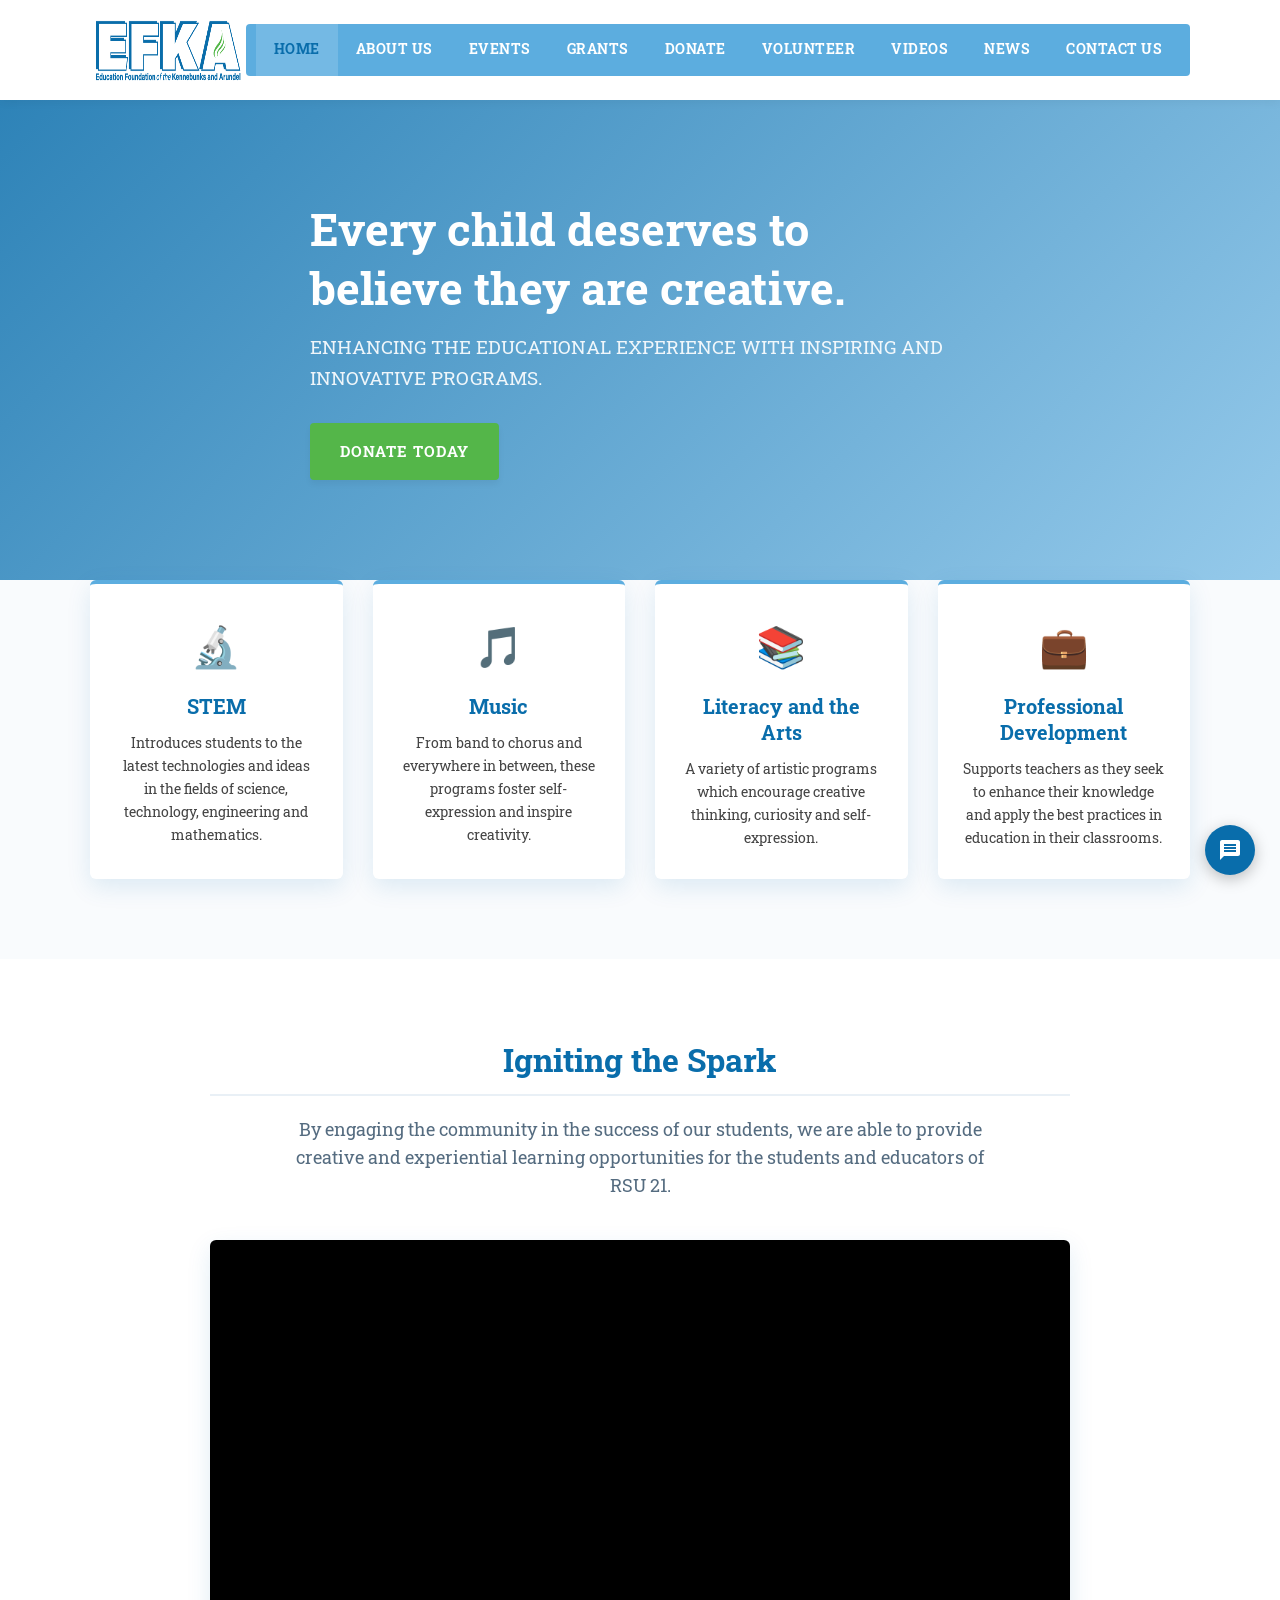
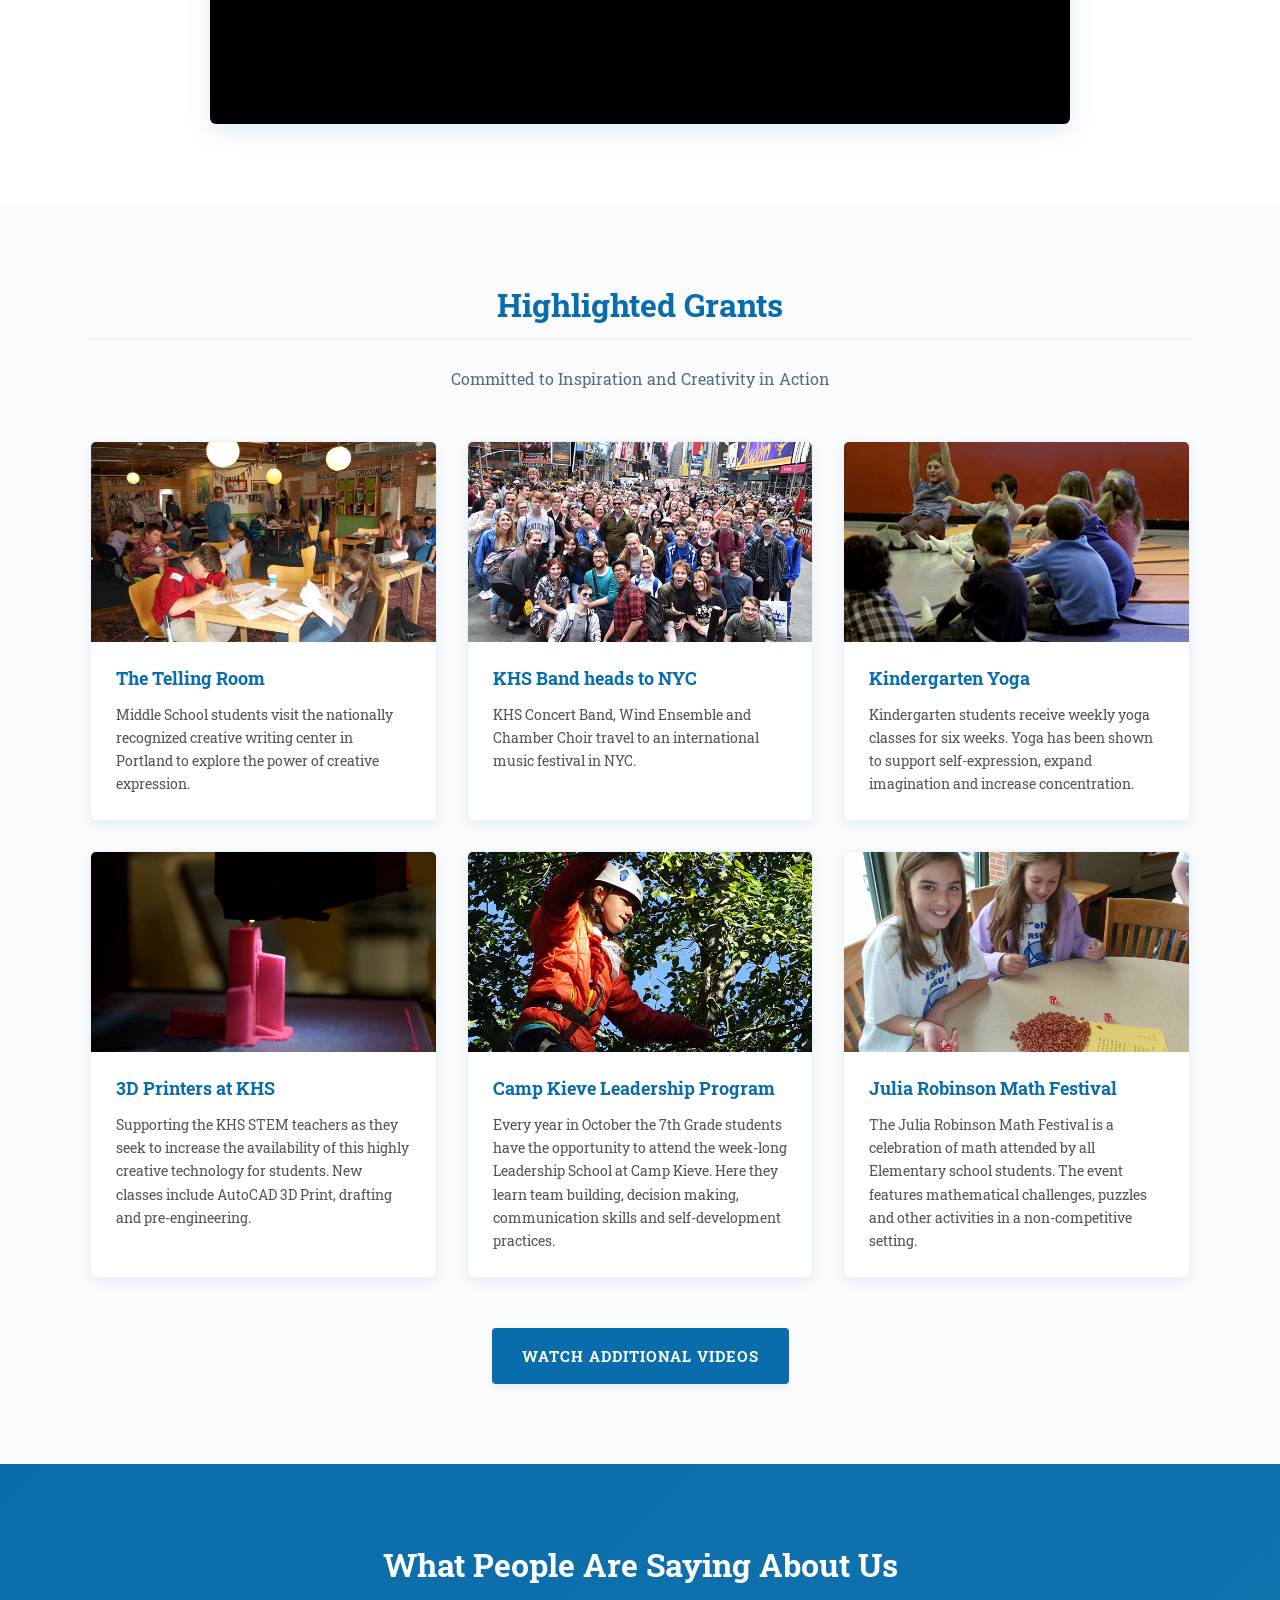
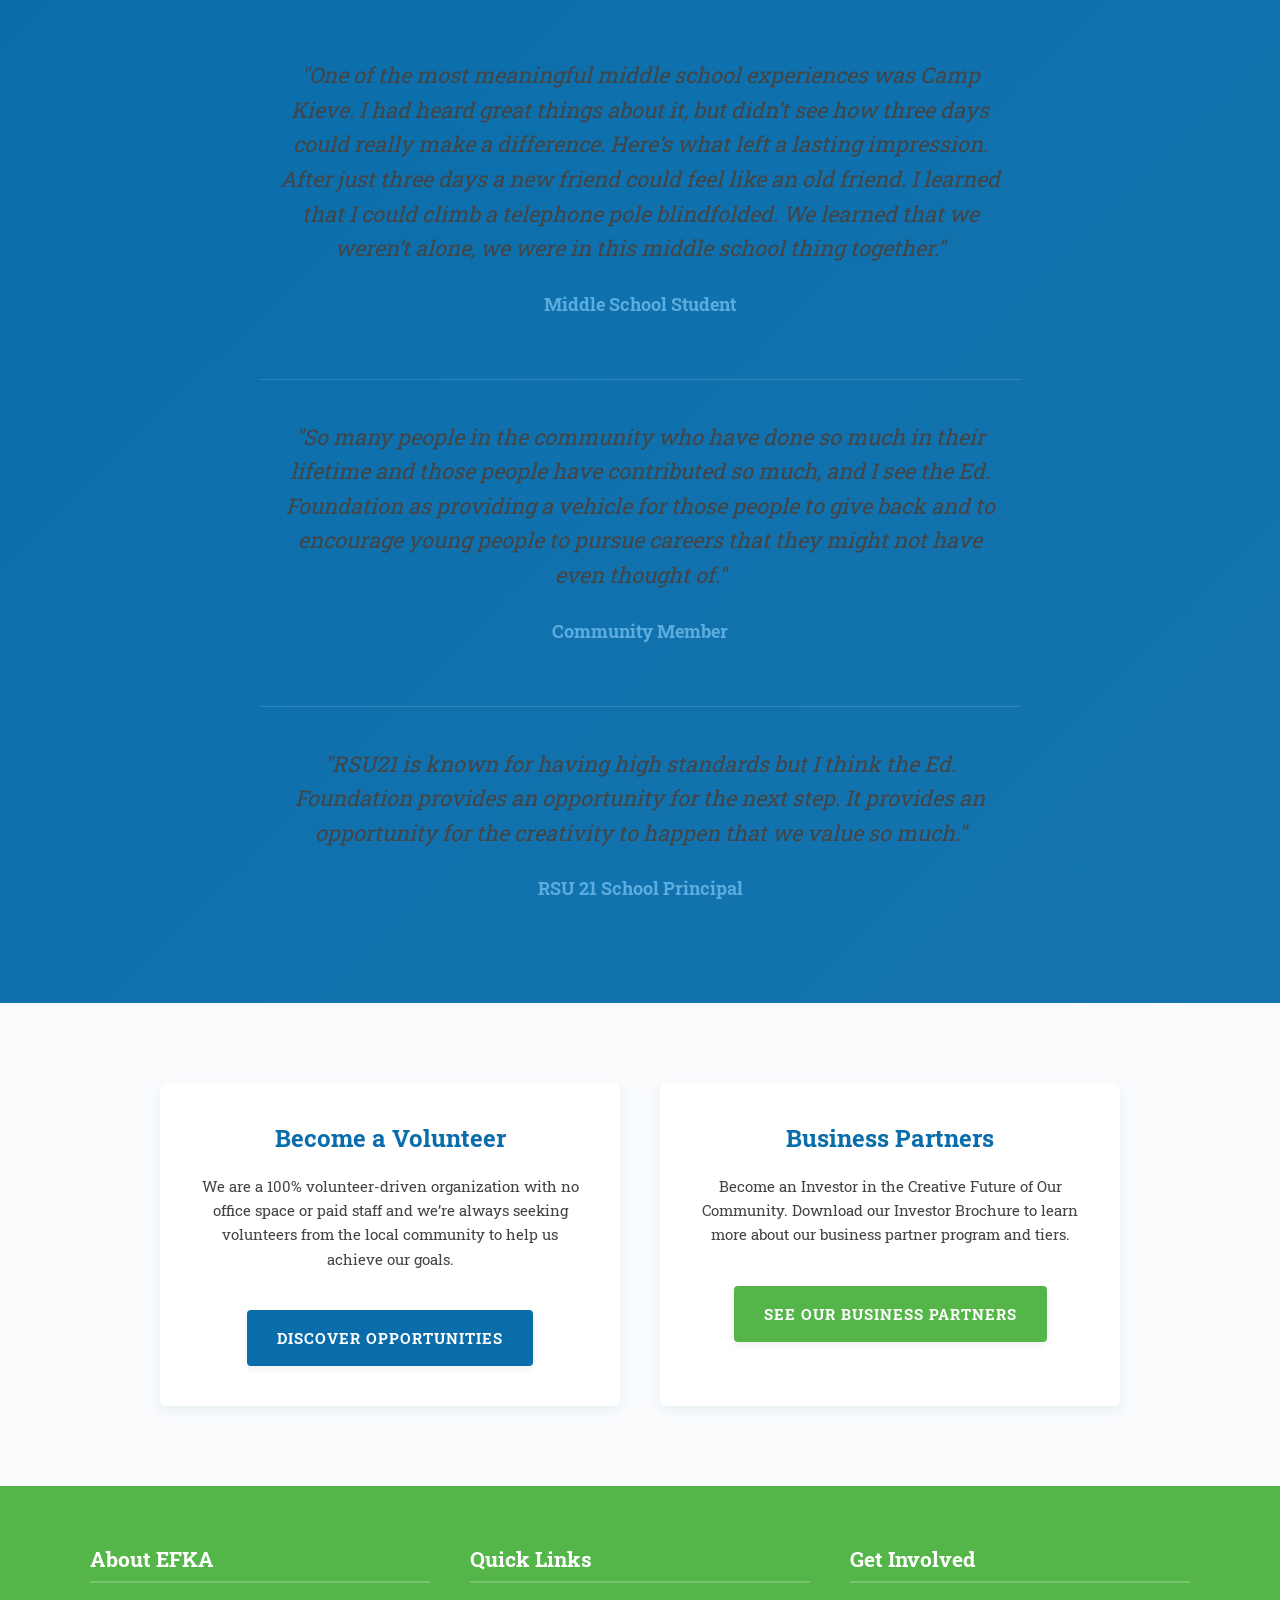
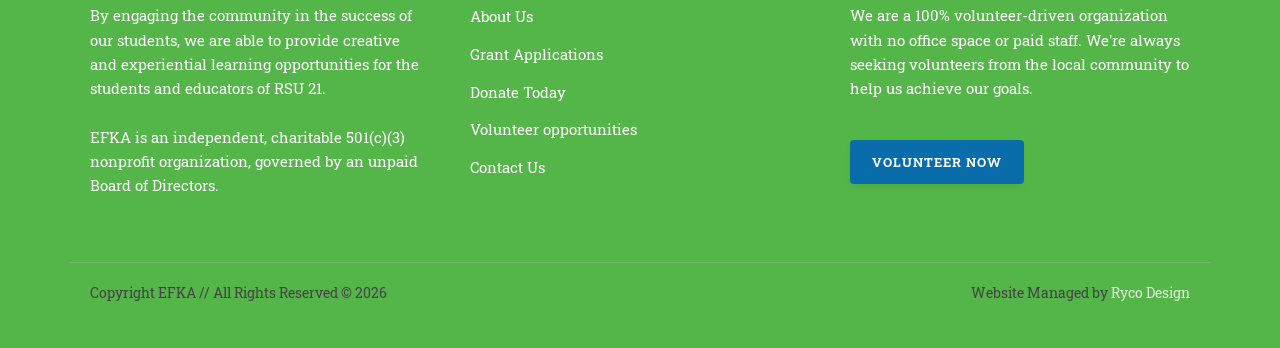
==== index.html @ 8a5f92c3 "feat: initialize website with new pages, styling, assets, and business partner program" ====
<!DOCTYPE html>
<html lang="en">
<head>
    <meta charset="UTF-8">
    <meta name="viewport" content="width=device-width, initial-scale=1.0">
    <title>Home - Education Foundation KA</title>
    <meta name="description" content="Enhancing the educational experience in public schools of Kennebunk, Kennebunkport, and Arundel with inspiring and innovative programs.">
    <link rel="stylesheet" href="css/style.css">
    <link rel="icon" type="image/png" href="assets/images/fav.png">
</head>
<body>

<header class="site-header">
    <div class="container header-container">
        <div class="logo">
            <a href="index.html">
                <img src="assets/images/efka_logo_web.png" alt="Education Foundation of the Kennebunks and Arundel">
            </a>
        </div>
        <button class="mobile-nav-toggle" aria-label="Toggle navigation">
            <span></span>
            <span></span>
            <span></span>
        </button>
        <nav class="nav-container">
            <ul class="main-menu">
                <li class="menu-item active"><a href="index.html">Home</a></li>
                <li class="menu-item "><a href="about-us.html">About Us</a></li>
                <li class="menu-item "><a href="events.html">Events</a></li>
                <li class="menu-item ">
                    <a href="grant-applications.html">Grants</a>
                    <div class="dropdown-menu">
                        <a href="grant-applications.html">Grant Applications</a>
                        <a href="proposal-form.html">Proposal Form</a>
                        <a href="micro-grant.html">Micro Grant</a>
                        <a href="reflection-form.html">Reflection Form</a>
                    </div>
                </li>
                <li class="menu-item ">
                    <a href="donate.html">Donate</a>
                    <div class="dropdown-menu">
                        <a href="donate.html">Donate Today</a>
                        <a href="business-partner-program.html">Business Partner Program</a>
                    </div>
                </li>
                <li class="menu-item "><a href="volunteer.html">Volunteer</a></li>
                <li class="menu-item "><a href="videos.html">Videos</a></li>
                <li class="menu-item "><a href="news.html">News</a></li>
                <li class="menu-item "><a href="contact-us.html">Contact Us</a></li>
            </ul>
        </nav>
    </div>
</header>

<section class="hero">
    <video class="hero-video-bg" autoplay loop muted playsinline>
        <source src="assets/videos/bcp-slide1.mp4" type="video/mp4">
    </video>
    <div class="hero-overlay"></div>
    <div class="container hero-content">
        <h1>Every child deserves to believe they are creative.</h1>
        <p>ENHANCING THE EDUCATIONAL EXPERIENCE WITH INSPIRING AND INNOVATIVE PROGRAMS.</p>
        <a href="donate.html" class="btn btn-accent">Donate Today</a>
    </div>
</section>

<section class="section-padding bg-light" style="padding-top: 40px;">
    <div class="container">
        <div class="pillars-grid">
            <div class="pillar-card">
                <div class="pillar-icon">🔬</div>
                <h3>STEM</h3>
                <p>Introduces students to the latest technologies and ideas in the fields of science, technology, engineering and mathematics.</p>
            </div>
            <div class="pillar-card">
                <div class="pillar-icon">🎵</div>
                <h3>Music</h3>
                <p>From band to chorus and everywhere in between, these programs foster self-expression and inspire creativity.</p>
            </div>
            <div class="pillar-card">
                <div class="pillar-icon">📚</div>
                <h3>Literacy and the Arts</h3>
                <p>A variety of artistic programs which encourage creative thinking, curiosity and self-expression.</p>
            </div>
            <div class="pillar-card">
                <div class="pillar-icon">💼</div>
                <h3>Professional Development</h3>
                <p>Supports teachers as they seek to enhance their knowledge and apply the best practices in education in their classrooms.</p>
            </div>
        </div>
    </div>
</section>

<section class="section-padding">
    <div class="container" style="max-width: 900px; text-align: center;">
        <h2 style="margin-bottom: 20px;">Igniting the Spark</h2>
        <p style="font-size: 1.1rem; max-width: 700px; margin: 0 auto 40px auto; color: var(--text-muted);">
            By engaging the community in the success of our students, we are able to provide creative and experiential learning opportunities for the students and educators of RSU 21.
        </p>
        <div class="video-container" style="box-shadow: var(--shadow-medium); border-radius: 6px;">
            <iframe src="https://player.vimeo.com/video/169864942" width="100%" height="100%" frameborder="0" allow="autoplay; fullscreen" allowfullscreen></iframe>
        </div>
    </div>
</section>

<section class="section-padding bg-light">
    <div class="container">
        <div class="text-center grants-section-header">
            <h2>Highlighted Grants</h2>
            <p class="text-muted">Committed to Inspiration and Creativity in Action</p>
        </div>
        <div class="grants-grid">
            <div class="grant-item">
                <div class="grant-img-wrapper">
                    <img src="assets/images/telling.jpg" alt="The Telling Room">
                </div>
                <div class="grant-item-content">
                    <h3>The Telling Room</h3>
                    <p>Middle School students visit the nationally recognized creative writing center in Portland to explore the power of creative expression.</p>
                </div>
            </div>
            <div class="grant-item">
                <div class="grant-img-wrapper">
                    <img src="assets/images/bandnyc.png" alt="KHS Band heads to NYC">
                </div>
                <div class="grant-item-content">
                    <h3>KHS Band heads to NYC</h3>
                    <p>KHS Concert Band, Wind Ensemble and Chamber Choir travel to an international music festival in NYC.</p>
                </div>
            </div>
            <div class="grant-item">
                <div class="grant-img-wrapper">
                    <img src="assets/images/kinderyoga.png" alt="Kindergarten Yoga">
                </div>
                <div class="grant-item-content">
                    <h3>Kindergarten Yoga</h3>
                    <p>Kindergarten students receive weekly yoga classes for six weeks. Yoga has been shown to support self-expression, expand imagination and increase concentration.</p>
                </div>
            </div>
            <div class="grant-item">
                <div class="grant-img-wrapper">
                    <img src="assets/images/3d.jpg" alt="3D Printers at Kennebunk High School">
                </div>
                <div class="grant-item-content">
                    <h3>3D Printers at KHS</h3>
                    <p>Supporting the KHS STEM teachers as they seek to increase the availability of this highly creative technology for students. New classes include AutoCAD 3D Print, drafting and pre-engineering.</p>
                </div>
            </div>
            <div class="grant-item">
                <div class="grant-img-wrapper">
                    <img src="assets/images/camp.jpg" alt="Camp Kieve Leadership Program">
                </div>
                <div class="grant-item-content">
                    <h3>Camp Kieve Leadership Program</h3>
                    <p>Every year in October the 7th Grade students have the opportunity to attend the week-long Leadership School at Camp Kieve. Here they learn team building, decision making, communication skills and self-development practices.</p>
                </div>
            </div>
            <div class="grant-item">
                <div class="grant-img-wrapper">
                    <img src="assets/images/math.jpg" alt="Julia Robinson Math Festival">
                </div>
                <div class="grant-item-content">
                    <h3>Julia Robinson Math Festival</h3>
                    <p>The Julia Robinson Math Festival is a celebration of math attended by all Elementary school students. The event features mathematical challenges, puzzles and other activities in a non-competitive setting.</p>
                </div>
            </div>
        </div>
        <div class="text-center" style="margin-top: 50px;">
            <a href="videos.html" class="btn btn-primary">Watch Additional Videos</a>
        </div>
    </div>
</section>

<section class="section-padding testimonials-section">
    <div class="container testimonial-container">
        <h2 class="text-center text-light" style="border: none; margin-bottom: 40px;">What People Are Saying About Us</h2>
        <div style="display: flex; flex-direction: column; gap: 40px;">
            <div class="testimonial-card">
                <p class="testimonial-quote">"One of the most meaningful middle school experiences was Camp Kieve. I had heard great things about it, but didn’t see how three days could really make a difference. Here’s what left a lasting impression. After just three days a new friend could feel like an old friend. I learned that I could climb a telephone pole blindfolded. We learned that we weren’t alone, we were in this middle school thing together."</p>
                <div class="testimonial-author">Middle School Student</div>
            </div>
            <div class="testimonial-card" style="border-top: 1px solid rgba(255,255,255,0.15); padding-top: 40px;">
                <p class="testimonial-quote">"So many people in the community who have done so much in their lifetime and those people have contributed so much, and I see the Ed. Foundation as providing a vehicle for those people to give back and to encourage young people to pursue careers that they might not have even thought of."</p>
                <div class="testimonial-author">Community Member</div>
            </div>
            <div class="testimonial-card" style="border-top: 1px solid rgba(255,255,255,0.15); padding-top: 40px;">
                <p class="testimonial-quote">"RSU21 is known for having high standards but I think the Ed. Foundation provides an opportunity for the next step. It provides an opportunity for the creativity to happen that we value so much."</p>
                <div class="testimonial-author">RSU 21 School Principal</div>
            </div>
        </div>
    </div>
</section>

<section class="section-padding bg-light" style="text-align: center;">
    <div class="container" style="display: grid; grid-template-columns: 1fr 1fr; gap: 40px; max-width: 1000px; margin: 0 auto;">
        <div style="background: white; padding: 40px; border-radius: 6px; box-shadow: var(--shadow-subtle);">
            <h3>Become a Volunteer</h3>
            <p style="font-size: 0.95rem; margin-top: 15px;">We are a 100% volunteer-driven organization with no office space or paid staff and we’re always seeking volunteers from the local community to help us achieve our goals.</p>
            <a href="volunteer.html" class="btn btn-primary" style="margin-top: 15px;">Discover Opportunities</a>
        </div>
        <div style="background: white; padding: 40px; border-radius: 6px; box-shadow: var(--shadow-subtle);">
            <h3>Business Partners</h3>
            <p style="font-size: 0.95rem; margin-top: 15px;">Become an Investor in the Creative Future of Our Community. Download our Investor Brochure to learn more about our business partner program and tiers.</p>
            <a href="business-partner-program.html" class="btn btn-accent" style="margin-top: 15px;">See Our Business Partners</a>
        </div>
    </div>
</section>

<footer class="site-footer">
    <div class="container footer-grid">
        <div class="footer-widget">
            <h3>About EFKA</h3>
            <p>By engaging the community in the success of our students, we are able to provide creative and experiential learning opportunities for the students and educators of RSU 21.</p>
            <p style="margin-top: 15px;">EFKA is an independent, charitable 501(c)(3) nonprofit organization, governed by an unpaid Board of Directors.</p>
        </div>
        <div class="footer-widget">
            <h3>Quick Links</h3>
            <ul class="footer-links">
                <li><a href="about-us.html">About Us</a></li>
                <li><a href="grant-applications.html">Grant Applications</a></li>
                <li><a href="donate.html">Donate Today</a></li>
                <li><a href="volunteer.html">Volunteer opportunities</a></li>
                <li><a href="contact-us.html">Contact Us</a></li>
            </ul>
        </div>
        <div class="footer-widget">
            <h3>Get Involved</h3>
            <p>We are a 100% volunteer-driven organization with no office space or paid staff. We're always seeking volunteers from the local community to help us achieve our goals.</p>
            <a href="volunteer.html" class="btn btn-primary" style="margin-top: 15px; font-size: 0.8rem; padding: 10px 20px;">Volunteer Now</a>
        </div>
    </div>
    <div class="container footer-bottom">
        <p>Copyright EFKA // All Rights Reserved &copy; 2026</p>
        <p>Website Managed by <a href="https://www.rycodesign.com" target="_blank" rel="noopener">Ryco Design</a></p>
    </div>
</footer>

<!-- Quick Contact Sliding Drawer Widget -->
<div class="quick-contact-container">
    <button class="quick-contact-trigger" aria-label="Toggle Quick Contact">
        <svg class="message-icon" viewBox="0 0 24 24"><path d="M20 2H4c-1.1 0-1.99.9-1.99 2L2 22l4-4h14c1.1 0 2-.9 2-2V4c0-1.1-.9-2-2-2zm-2 12H6v-2h12v2zm0-3H6V9h12v2zm0-3H6V6h12v2z"/></svg>
        <svg class="close-icon" viewBox="0 0 24 24"><path d="M19 6.41L17.59 5 12 10.59 6.41 5 5 6.41 10.59 12 5 17.59 6.41 19 12 13.41 17.59 19 19 17.59 13.41 12z"/></svg>
    </button>
    <div class="quick-contact-drawer">
        <h3>Quick Contact</h3>
        <p>Send us an email and we'll get back to you asap.</p>
        <form id="quick-contact-form" class="interactive-form">
            <div class="form-group">
                <input type="text" name="qc_name" placeholder="Name" required>
            </div>
            <div class="form-group">
                <input type="email" name="qc_email" placeholder="Email" required>
            </div>
            <div class="form-group">
                <textarea name="qc_message" placeholder="Message" required></textarea>
            </div>
            <div class="checkbox-group">
                <input type="checkbox" id="qc_gdpr" name="qc_gdpr" required>
                <label for="qc_gdpr">I consent to Education Foundation KA collecting my details through this form.</label>
            </div>
            <button type="submit" class="btn btn-accent" style="margin-top: 15px;">Send</button>
        </form>
    </div>
</div>

<script src="js/script.js"></script>
</body>
</html>
---- css/style.css ----
/* 
   EFKA - Education Foundation of the Kennebunks and Arundel
   Shared Brand Stylesheet
*/

@import url('https://fonts.googleapis.com/css2?family=Roboto+Slab:wght@300;400;500;700&display=swap');

:root {
    --primary: #096dab;
    --primary-rgb: 9, 109, 171;
    --primary-light: #5caddf;
    --primary-light-rgb: 92, 173, 223;
    --accent: #54b649;
    --accent-rgb: 84, 182, 73;
    
    --bg-white: #ffffff;
    --bg-light: #f9fbfd;
    --bg-dark: #111e29;
    
    --text-dark: #222222;
    --text-light: #ffffff;
    --text-muted: #556c80;
    
    --border-color: #d8e2eb;
    --border-color-light: #e9f0f6;
    
    --font-sans: 'Roboto Slab', Georgia, serif;
    --transition-smooth: all 0.3s cubic-bezier(0.25, 0.8, 0.25, 1);
    --shadow-subtle: 0 4px 12px rgba(9, 109, 171, 0.08);
    --shadow-medium: 0 8px 24px rgba(9, 109, 171, 0.12);
    --shadow-hover: 0 16px 32px rgba(9, 109, 171, 0.18);
    
    --header-height: 100px;
    --header-sticky-height: 80px;
}

/* ==========================================================================
   Base Reset
   ========================================================================== */
*, *::before, *::after {
    box-sizing: border-box;
    margin: 0;
    padding: 0;
}

body {
    font-family: var(--font-sans);
    font-size: 16px;
    line-height: 1.6;
    color: var(--text-dark);
    background-color: var(--bg-white);
    overflow-x: hidden;
}

a {
    color: var(--primary);
    text-decoration: none;
    transition: var(--transition-smooth);
}

a:hover {
    color: var(--primary-light);
}

ul, ol {
    list-style: none;
}

img {
    max-width: 100%;
    height: auto;
    display: block;
}

iframe {
    border: none;
}

h1, h2, h3, h4, h5, h6 {
    font-weight: 700;
    line-height: 1.3;
    color: var(--primary);
    margin-bottom: 0.8em;
}

h1 { font-size: 2.5rem; }
h2 { font-size: 2rem; border-bottom: 2px solid var(--border-color-light); padding-bottom: 0.4em; }
h3 { font-size: 1.5rem; }
h4 { font-size: 1.2rem; }

p {
    margin-bottom: 1.5rem;
    color: #444444;
}

/* ==========================================================================
   Common Utilities
   ========================================================================== */
.container {
    max-width: 1140px;
    margin: 0 auto;
    padding: 0 20px;
    position: relative;
}

.text-center { text-align: center; }
.text-light { color: var(--text-light) !important; }
.text-muted { color: var(--text-muted) !important; }

.section-padding {
    padding: 80px 0;
}

.bg-light {
    background-color: var(--bg-light);
}

.bg-primary {
    background-color: var(--primary);
    color: var(--text-light);
}

.bg-accent {
    background-color: var(--accent);
    color: var(--text-light);
}

/* Button System */
.btn {
    display: inline-block;
    padding: 14px 28px;
    font-size: 0.95rem;
    font-weight: 700;
    text-transform: uppercase;
    letter-spacing: 1px;
    border-radius: 4px;
    border: 2px solid transparent;
    cursor: pointer;
    transition: var(--transition-smooth);
    text-align: center;
    box-shadow: 0 4px 6px rgba(0, 0, 0, 0.05);
}

.btn-primary {
    background-color: var(--primary);
    color: var(--text-light);
}

.btn-primary:hover {
    background-color: var(--primary-light);
    color: var(--text-light);
    transform: translateY(-2px);
    box-shadow: 0 6px 12px rgba(9, 109, 171, 0.2);
}

.btn-accent {
    background-color: var(--accent);
    color: var(--text-light);
}

.btn-accent:hover {
    background-color: #459a3c;
    color: var(--text-light);
    transform: translateY(-2px);
    box-shadow: 0 6px 12px rgba(84, 182, 73, 0.2);
}

.btn-outline-white {
    background-color: transparent;
    color: var(--text-light);
    border-color: var(--text-light);
}

.btn-outline-white:hover {
    background-color: var(--text-light);
    color: var(--primary);
    transform: translateY(-2px);
}

/* ==========================================================================
   Header & Navigation
   ========================================================================== */
.site-header {
    background-color: var(--bg-white);
    box-shadow: 0 2px 10px rgba(0, 0, 0, 0.05);
    position: relative;
    z-index: 1000;
    transition: var(--transition-smooth);
}

.header-container {
    display: flex;
    justify-content: space-between;
    align-items: center;
    height: var(--header-height);
}

.logo a {
    display: block;
}

.logo img {
    height: 70px;
    width: auto;
    transition: var(--transition-smooth);
}

/* Main Navigation Menu */
.nav-container {
    background-color: var(--primary-light);
    border-radius: 4px;
    padding: 0 10px;
}

.main-menu {
    display: flex;
    align-items: center;
}

.menu-item {
    position: relative;
}

.menu-item > a {
    display: block;
    padding: 15px 18px;
    color: var(--text-light);
    font-size: 0.85rem;
    font-weight: 700;
    text-transform: uppercase;
    letter-spacing: 0.5px;
    white-space: nowrap;
}

.menu-item:hover > a,
.menu-item.active > a {
    color: var(--primary);
    background-color: rgba(255, 255, 255, 0.15);
}

/* Dropdowns */
.dropdown-menu {
    position: absolute;
    top: 100%;
    left: 0;
    background-color: var(--primary);
    min-width: 240px;
    box-shadow: var(--shadow-medium);
    opacity: 0;
    visibility: hidden;
    transform: translateY(10px);
    transition: var(--transition-smooth);
    border-top: 3px solid var(--accent);
    z-index: 1001;
}

.menu-item:hover .dropdown-menu {
    opacity: 1;
    visibility: visible;
    transform: translateY(0);
}

.dropdown-menu a {
    display: block;
    padding: 12px 20px;
    color: var(--text-light);
    font-size: 0.8rem;
    font-weight: 500;
    text-transform: uppercase;
    letter-spacing: 0.5px;
    border-bottom: 1px solid rgba(255, 255, 255, 0.05);
}

.dropdown-menu a:last-child {
    border-bottom: none;
}

.dropdown-menu a:hover {
    background-color: var(--primary-light);
    padding-left: 25px;
}

/* Mobile Nav Trigger */
.mobile-nav-toggle {
    display: none;
    background: none;
    border: none;
    cursor: pointer;
    padding: 10px;
}

.mobile-nav-toggle span {
    display: block;
    width: 25px;
    height: 3px;
    background-color: var(--primary);
    margin: 5px 0;
    transition: var(--transition-smooth);
}

.mobile-nav-toggle.active span:nth-child(1) {
    transform: translateY(8px) rotate(45deg);
}

.mobile-nav-toggle.active span:nth-child(2) {
    opacity: 0;
}

.mobile-nav-toggle.active span:nth-child(3) {
    transform: translateY(-8px) rotate(-45deg);
}

/* ==========================================================================
   Hero Section
   ========================================================================== */
.hero {
    position: relative;
    height: 480px;
    display: flex;
    align-items: center;
    color: var(--text-light);
    overflow: hidden;
}

.hero-video-bg {
    position: absolute;
    top: 50%;
    left: 50%;
    min-width: 100%;
    min-height: 100%;
    width: auto;
    height: auto;
    z-index: 1;
    transform: translate(-50%, -50%);
    object-fit: cover;
}

.hero-overlay {
    position: absolute;
    top: 0;
    left: 0;
    width: 100%;
    height: 100%;
    background: linear-gradient(135deg, rgba(9, 109, 171, 0.85) 0%, rgba(92, 173, 223, 0.65) 100%);
    z-index: 2;
}

.hero-content {
    position: relative;
    z-index: 3;
    max-width: 700px;
}

.hero-content h1 {
    color: var(--text-light);
    font-size: 2.8rem;
    margin-bottom: 15px;
}

.hero-content p {
    color: rgba(255, 255, 255, 0.9);
    font-size: 1.2rem;
    margin-bottom: 30px;
}

/* Page Intro/Hero Banner (for subpages) */
.page-intro {
    background: linear-gradient(135deg, var(--primary) 0%, var(--primary-light) 100%);
    color: var(--text-light);
    padding: 50px 0;
    position: relative;
}

.page-intro h1 {
    color: var(--text-light);
    margin-bottom: 10px;
    font-size: 2.2rem;
}

.page-intro p {
    color: rgba(255, 255, 255, 0.9);
    font-size: 1.1rem;
    margin-bottom: 0;
}

/* ==========================================================================
   Home Pillars of Support
   ========================================================================== */
.pillars-grid {
    display: grid;
    grid-template-columns: repeat(4, 1fr);
    gap: 30px;
    margin-top: -40px;
    position: relative;
    z-index: 10;
}

.pillar-card {
    background-color: var(--bg-white);
    padding: 30px 25px;
    border-radius: 6px;
    box-shadow: var(--shadow-medium);
    text-align: center;
    transition: var(--transition-smooth);
    border-top: 4px solid var(--primary-light);
}

.pillar-card:hover {
    transform: translateY(-5px);
    box-shadow: var(--shadow-hover);
    border-top-color: var(--accent);
}

.pillar-icon {
    font-size: 2.5rem;
    color: var(--primary);
    margin-bottom: 15px;
}

.pillar-card h3 {
    font-size: 1.25rem;
    margin-bottom: 12px;
}

.pillar-card p {
    font-size: 0.9rem;
    margin-bottom: 0;
}

/* ==========================================================================
   Grants in Action / Image Grids
   ========================================================================== */
.grants-section-header {
    margin-bottom: 50px;
}

.grants-grid {
    display: grid;
    grid-template-columns: repeat(3, 1fr);
    gap: 30px;
}

.grant-item {
    background-color: var(--bg-white);
    border-radius: 6px;
    overflow: hidden;
    box-shadow: var(--shadow-subtle);
    transition: var(--transition-smooth);
    border: 1px solid var(--border-color-light);
}

.grant-item:hover {
    transform: translateY(-4px);
    box-shadow: var(--shadow-medium);
}

.grant-img-wrapper {
    position: relative;
    overflow: hidden;
    height: 200px;
}

.grant-img-wrapper img {
    width: 100%;
    height: 100%;
    object-fit: cover;
    transition: var(--transition-smooth);
}

.grant-item:hover .grant-img-wrapper img {
    transform: scale(1.05);
}

.grant-item-content {
    padding: 25px;
}

.grant-item h3 {
    font-size: 1.15rem;
    margin-bottom: 12px;
    color: var(--primary);
}

.grant-item p {
    font-size: 0.9rem;
    color: #555;
    margin-bottom: 0;
}

/* ==========================================================================
   Testimonial Block
   ========================================================================== */
.testimonials-section {
    background: linear-gradient(135deg, var(--primary) 0%, rgba(9, 109, 171, 0.95) 100%);
    color: var(--text-light);
}

.testimonial-container {
    max-width: 800px;
    margin: 0 auto;
}

.testimonial-card {
    text-align: center;
    padding: 20px;
}

.testimonial-quote {
    font-size: 1.35rem;
    font-style: italic;
    line-height: 1.6;
    margin-bottom: 25px;
}

.testimonial-author {
    font-weight: 700;
    color: var(--primary-light);
    font-size: 1.1rem;
}

/* ==========================================================================
   Grids & Content Layouts (FAQ, Board, Forms)
   ========================================================================== */
.about-sections-grid {
    display: grid;
    grid-template-columns: 2fr 1fr;
    gap: 50px;
}

.faq-accordion {
    margin-top: 30px;
}

.faq-item {
    border-bottom: 1px solid var(--border-color);
    margin-bottom: 15px;
}

.faq-question {
    display: flex;
    justify-content: space-between;
    align-items: center;
    padding: 15px 0;
    cursor: pointer;
    font-weight: 700;
    color: var(--primary);
    font-size: 1.1rem;
    user-select: none;
}

.faq-answer {
    padding-bottom: 15px;
    display: none;
}

/* Board of Directors Grid */
.board-grid {
    display: grid;
    grid-template-columns: repeat(5, 1fr);
    gap: 20px;
    margin-top: 40px;
}

.board-member {
    text-align: center;
    background-color: var(--bg-light);
    padding: 20px 10px;
    border-radius: 4px;
    border: 1px solid var(--border-color-light);
}

.board-member img {
    width: 90px;
    height: 90px;
    border-radius: 50%;
    margin: 0 auto 15px auto;
    object-fit: cover;
    background-color: var(--border-color);
}

.board-member h4 {
    font-size: 0.95rem;
    margin-bottom: 5px;
    color: var(--text-dark);
}

.board-member p {
    font-size: 0.8rem;
    color: var(--text-muted);
    margin-bottom: 0;
}

/* Sponsor Grid */
.sponsor-section-title {
    margin: 40px 0 20px 0;
    text-transform: uppercase;
    font-size: 1.1rem;
    letter-spacing: 1px;
    color: var(--primary);
    border-left: 4px solid var(--accent);
    padding-left: 10px;
}

.sponsor-grid {
    display: flex;
    flex-wrap: wrap;
    gap: 30px;
    align-items: center;
    justify-content: center;
    margin-bottom: 50px;
}

.sponsor-logo {
    max-height: 80px;
    max-width: 180px;
    filter: grayscale(100%);
    opacity: 0.7;
    transition: var(--transition-smooth);
}

.sponsor-logo:hover {
    filter: grayscale(0%);
    opacity: 1;
    transform: scale(1.05);
}

.business-tiers-grid {
    display: grid;
    grid-template-columns: repeat(5, 1fr);
    gap: 20px;
}

.tier-card {
    background-color: var(--bg-light);
    border-radius: 6px;
    padding: 25px 15px;
    text-align: center;
    box-shadow: var(--shadow-subtle);
    border: 1px solid var(--border-color);
    transition: var(--transition-smooth);
}

.tier-card:hover {
    transform: translateY(-3px);
    box-shadow: var(--shadow-medium);
}

.tier-card h3 {
    margin-bottom: 10px;
}

.tier-amount {
    font-size: 1.5rem;
    font-weight: 700;
    color: var(--accent);
}

/* Committees Layout */
.committees-grid {
    display: grid;
    grid-template-columns: repeat(3, 1fr);
    gap: 30px;
}

.committee-card {
    background-color: var(--bg-white);
    border: 1px solid var(--border-color);
    border-radius: 6px;
    padding: 25px;
    box-shadow: var(--shadow-subtle);
}

.committee-card h3 {
    font-size: 1.25rem;
}

/* Videos Page Grid */
.videos-grid {
    display: grid;
    grid-template-columns: repeat(2, 1fr);
    gap: 35px;
}

.video-card {
    background-color: var(--bg-white);
    border-radius: 6px;
    overflow: hidden;
    box-shadow: var(--shadow-subtle);
    border: 1px solid var(--border-color-light);
}

.video-container {
    position: relative;
    padding-bottom: 56.25%; /* 16:9 */
    height: 0;
    overflow: hidden;
    background-color: #000;
}

.video-container iframe {
    position: absolute;
    top: 0;
    left: 0;
    width: 100%;
    height: 100%;
}

.video-info {
    padding: 20px;
}

.video-info h3 {
    font-size: 1.15rem;
    margin-bottom: 0;
}

/* ==========================================================================
   Form Styling (Micro-Grant, Reflection, Proposal, Contact)
   ========================================================================== */
.form-container {
    max-width: 900px;
    margin: 0 auto;
    background-color: var(--bg-white);
    padding: 40px;
    border-radius: 8px;
    box-shadow: var(--shadow-medium);
    border: 1px solid var(--border-color-light);
}

.form-info-box {
    background-color: rgba(9, 109, 171, 0.05);
    border-left: 4px solid var(--primary);
    padding: 20px;
    margin-bottom: 30px;
    border-radius: 0 4px 4px 0;
}

.form-info-box p:last-child {
    margin-bottom: 0;
}

.form-section-title {
    font-size: 1.3rem;
    color: var(--primary);
    border-bottom: 2px solid var(--primary-light);
    padding-bottom: 8px;
    margin: 35px 0 20px 0;
}

.form-section-title:first-of-type {
    margin-top: 0;
}

.form-grid {
    display: grid;
    grid-template-columns: repeat(2, 1fr);
    gap: 20px;
}

.form-group {
    margin-bottom: 20px;
}

.form-group.full-width {
    grid-column: span 2;
}

label {
    display: block;
    margin-bottom: 6px;
    font-weight: 500;
    color: var(--text-dark);
    font-size: 0.95rem;
}

.required-star {
    color: #d9534f;
    margin-left: 2px;
}

input[type="text"],
input[type="email"],
input[type="tel"],
input[type="date"],
select,
textarea {
    width: 100%;
    padding: 12px 16px;
    font-family: inherit;
    font-size: 0.95rem;
    color: var(--text-dark);
    background-color: #fdfdfd;
    border: 1px solid #c0d1df;
    border-radius: 4px;
    outline: none;
    transition: var(--transition-smooth);
}

input:focus,
select:focus,
textarea:focus {
    border-color: var(--primary);
    background-color: #ffffff;
    box-shadow: 0 0 0 3px rgba(9, 109, 171, 0.15);
}

textarea {
    resize: vertical;
    min-height: 120px;
}

/* Checkbox specific styles */
.checkbox-group {
    display: flex;
    align-items: flex-start;
    gap: 10px;
    margin-top: 10px;
}

.checkbox-group input[type="checkbox"] {
    margin-top: 5px;
    width: 18px;
    height: 18px;
    cursor: pointer;
}

.checkbox-group label {
    font-size: 0.9rem;
    color: #555;
    cursor: pointer;
    line-height: 1.4;
}

.form-actions {
    display: flex;
    justify-content: flex-end;
    gap: 15px;
    margin-top: 30px;
    border-top: 1px solid var(--border-color-light);
    padding-top: 20px;
}

/* Form success confirmation block */
.form-success-message {
    text-align: center;
    padding: 40px 20px;
}

.success-icon {
    font-size: 4rem;
    color: var(--accent);
    margin-bottom: 20px;
}

/* ==========================================================================
   Footer
   ========================================================================== */
.site-footer {
    background-color: var(--accent);
    color: var(--text-light);
    padding: 60px 0 20px 0;
}

.footer-grid {
    display: grid;
    grid-template-columns: repeat(3, 1fr);
    gap: 40px;
    margin-bottom: 40px;
}

.footer-widget h3 {
    color: var(--text-light);
    font-size: 1.3rem;
    margin-bottom: 20px;
    border-bottom: 2px solid rgba(255, 255, 255, 0.2);
    padding-bottom: 8px;
}

.footer-widget p {
    color: var(--text-light);
    font-size: 0.95rem;
}

.footer-links li {
    margin-bottom: 12px;
}

.footer-links a {
    color: var(--text-light);
    font-size: 0.95rem;
}

.footer-links a:hover {
    color: var(--primary);
    padding-left: 5px;
}

.footer-bottom {
    border-top: 1px solid rgba(255, 255, 255, 0.15);
    padding-top: 20px;
    display: flex;
    justify-content: space-between;
    align-items: center;
    font-size: 0.85rem;
}

.footer-bottom a {
    color: rgba(255, 255, 255, 0.8);
}

.footer-bottom a:hover {
    color: var(--text-light);
}

/* ==========================================================================
   Quick Contact sliding drawer
   ========================================================================== */
.quick-contact-container {
    position: fixed;
    right: 25px;
    bottom: 25px;
    z-index: 9999;
}

.quick-contact-trigger {
    width: 50px;
    height: 50px;
    border-radius: 50%;
    background-color: var(--primary);
    color: var(--text-light);
    border: none;
    box-shadow: 0 4px 15px rgba(0, 0, 0, 0.25);
    cursor: pointer;
    display: flex;
    align-items: center;
    justify-content: center;
    transition: var(--transition-smooth);
}

.quick-contact-trigger:hover {
    background-color: var(--primary-light);
    transform: scale(1.05);
}

.quick-contact-trigger svg {
    width: 24px;
    height: 24px;
    fill: currentColor;
}

.quick-contact-trigger .close-icon {
    display: none;
}

.quick-contact-trigger.active .message-icon {
    display: none;
}

.quick-contact-trigger.active .close-icon {
    display: block;
}

.quick-contact-drawer {
    position: absolute;
    bottom: 65px;
    right: 0;
    width: 320px;
    background-color: #e8e8e8;
    box-shadow: var(--shadow-hover);
    border-radius: 6px;
    padding: 25px;
    opacity: 0;
    visibility: hidden;
    transform: translateY(15px) scale(0.95);
    transform-origin: bottom right;
    transition: var(--transition-smooth);
    border: 1px solid var(--border-color);
}

.quick-contact-drawer.open {
    opacity: 1;
    visibility: visible;
    transform: translateY(0) scale(1);
}

.quick-contact-drawer h3 {
    font-size: 1.15rem;
    margin-bottom: 5px;
    color: var(--primary);
    text-transform: uppercase;
    letter-spacing: 0.5px;
}

.quick-contact-drawer p {
    font-size: 0.85rem;
    color: #666;
    margin-bottom: 15px;
}

.quick-contact-drawer .form-group {
    margin-bottom: 12px;
}

.quick-contact-drawer input[type="text"],
.quick-contact-drawer input[type="email"],
.quick-contact-drawer textarea {
    padding: 10px;
    font-size: 0.85rem;
    border: 1px solid #ccc;
    background-color: #f7f7f7;
}

.quick-contact-drawer textarea {
    min-height: 80px;
}

.quick-contact-drawer .checkbox-group label {
    font-size: 0.75rem;
}

.quick-contact-drawer .checkbox-group input[type="checkbox"] {
    width: 14px;
    height: 14px;
}

.quick-contact-drawer .btn {
    width: 100%;
    padding: 10px;
    font-size: 0.85rem;
}

/* ==========================================================================
   Responsive Breakpoints
   ========================================================================== */
@media (max-width: 1024px) {
    .pillars-grid {
        grid-template-columns: repeat(2, 1fr);
        margin-top: 20px;
    }
    
    .grants-grid {
        grid-template-columns: repeat(2, 1fr);
    }
    
    .about-sections-grid {
        grid-template-columns: 1fr;
        gap: 40px;
    }
    
    .board-grid {
        grid-template-columns: repeat(4, 1fr);
    }
    
    .business-tiers-grid {
        grid-template-columns: repeat(3, 1fr);
    }
    
    .committees-grid {
        grid-template-columns: repeat(2, 1fr);
    }
}

@media (max-width: 768px) {
    :root {
        --header-height: 70px;
    }
    
    h1 { font-size: 2rem; }
    h2 { font-size: 1.6rem; }
    
    .header-container {
        height: var(--header-height);
    }
    
    .logo img {
        height: 45px;
    }
    
    /* Navigation on mobile */
    .mobile-nav-toggle {
        display: block;
    }
    
    .nav-container {
        position: absolute;
        top: 100%;
        left: 0;
        width: 100%;
        background-color: var(--primary-light);
        border-radius: 0;
        box-shadow: 0 4px 10px rgba(0,0,0,0.1);
        max-height: 0;
        overflow: hidden;
        transition: max-height 0.4s ease-out;
        z-index: 999;
    }
    
    .nav-container.open {
        max-height: 500px;
    }
    
    .main-menu {
        flex-direction: column;
        align-items: stretch;
        padding: 10px 0;
    }
    
    .menu-item > a {
        padding: 12px 20px;
        border-bottom: 1px solid rgba(255, 255, 255, 0.08);
    }
    
    .menu-item:hover > a {
        background-color: rgba(255, 255, 255, 0.1);
    }
    
    /* Dropdowns in Mobile nav */
    .dropdown-menu {
        position: static;
        opacity: 1;
        visibility: visible;
        display: none; /* Controlled by JS trigger */
        box-shadow: none;
        transform: none;
        border-top: none;
        background-color: rgba(9, 109, 171, 0.3);
        padding-left: 15px;
    }
    
    .menu-item.active-submenu .dropdown-menu {
        display: block;
    }
    
    /* Hero */
    .hero {
        height: 380px;
    }
    
    .hero-content h1 {
        font-size: 2rem;
    }
    
    .hero-content p {
        font-size: 1rem;
    }
    
    /* Footer */
    .footer-grid {
        grid-template-columns: 1fr;
        gap: 30px;
    }
    
    .footer-bottom {
        flex-direction: column;
        text-align: center;
        gap: 10px;
    }
    
    .board-grid {
        grid-template-columns: repeat(3, 1fr);
    }
    
    .business-tiers-grid {
        grid-template-columns: repeat(2, 1fr);
    }
    
    .videos-grid {
        grid-template-columns: 1fr;
    }
    
    .form-grid {
        grid-template-columns: 1fr;
    }
    
    .form-group.full-width {
        grid-column: span 1;
    }
}

@media (max-width: 580px) {
    .pillars-grid {
        grid-template-columns: 1fr;
    }
    
    .grants-grid {
        grid-template-columns: 1fr;
    }
    
    .board-grid {
        grid-template-columns: repeat(2, 1fr);
    }
    
    .business-tiers-grid {
        grid-template-columns: 1fr;
    }
    
    .committees-grid {
        grid-template-columns: 1fr;
    }
    
    .form-container {
        padding: 20px;
    }
}
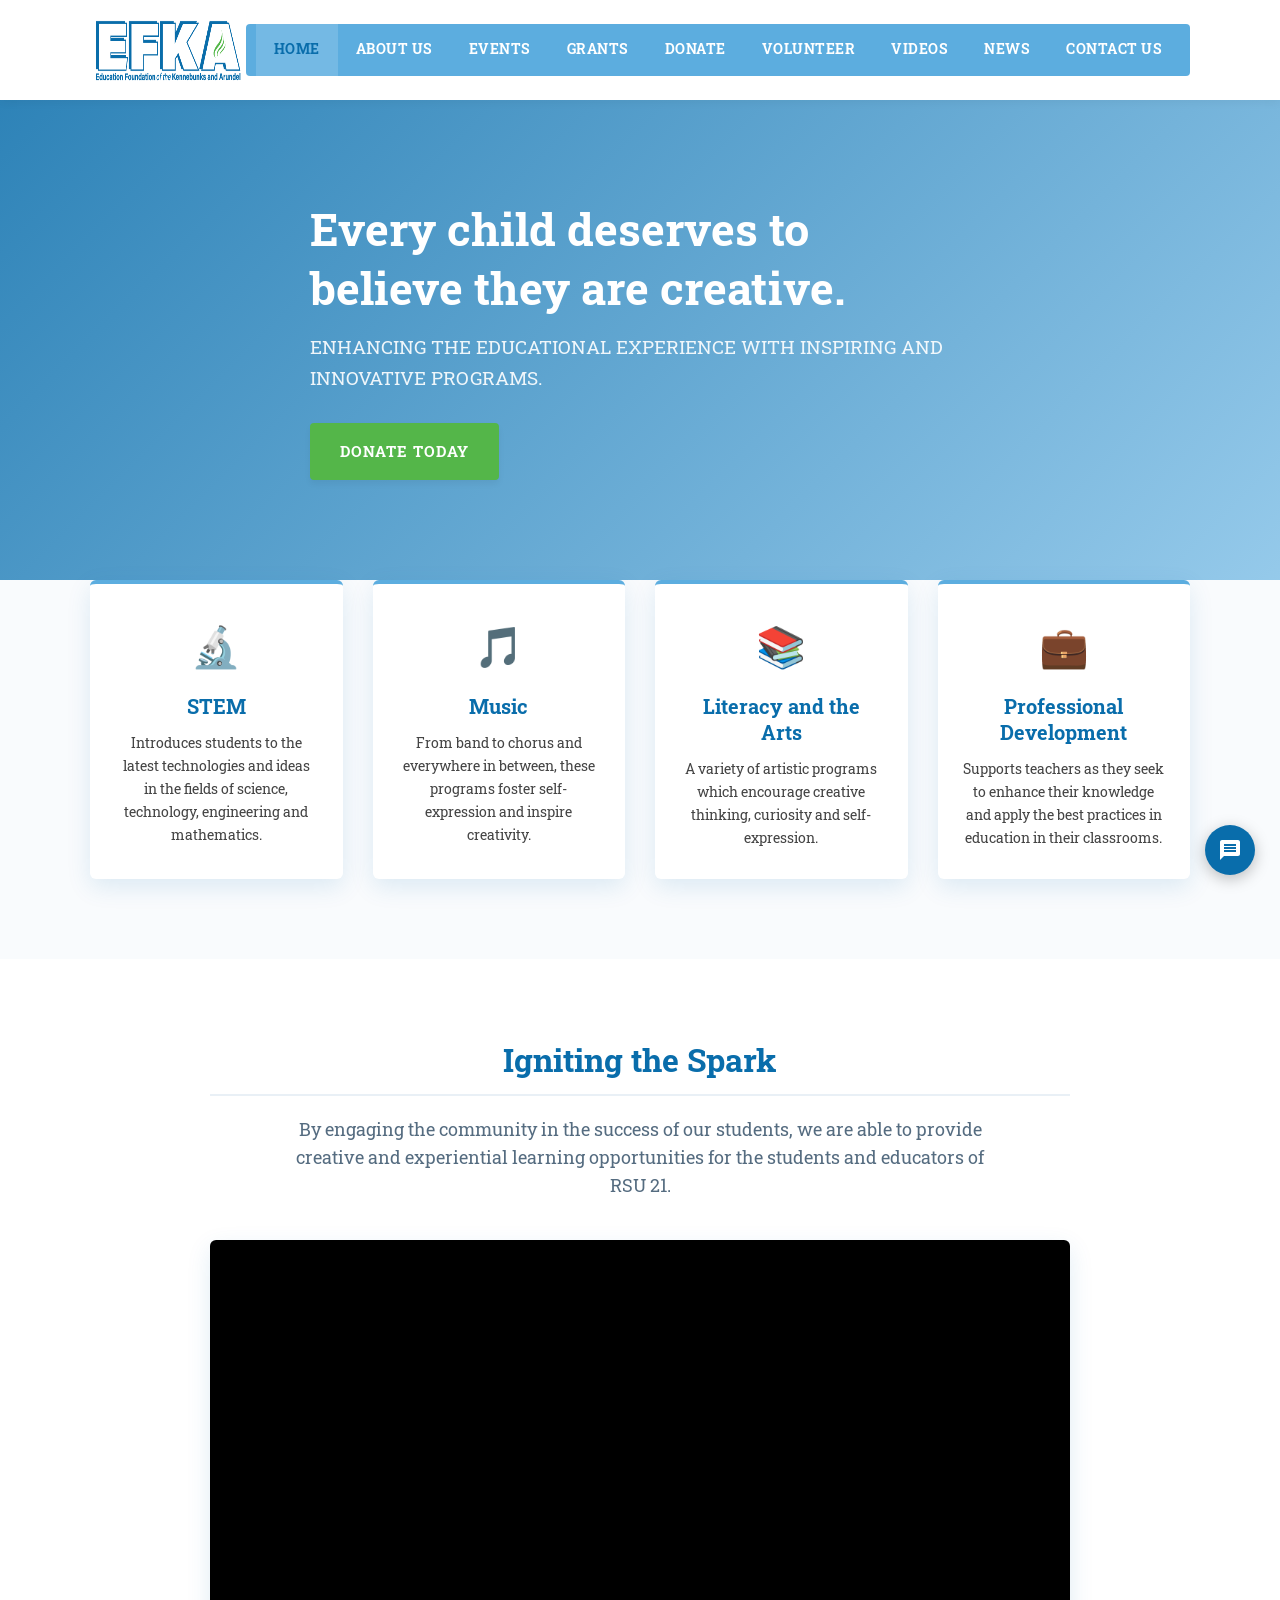
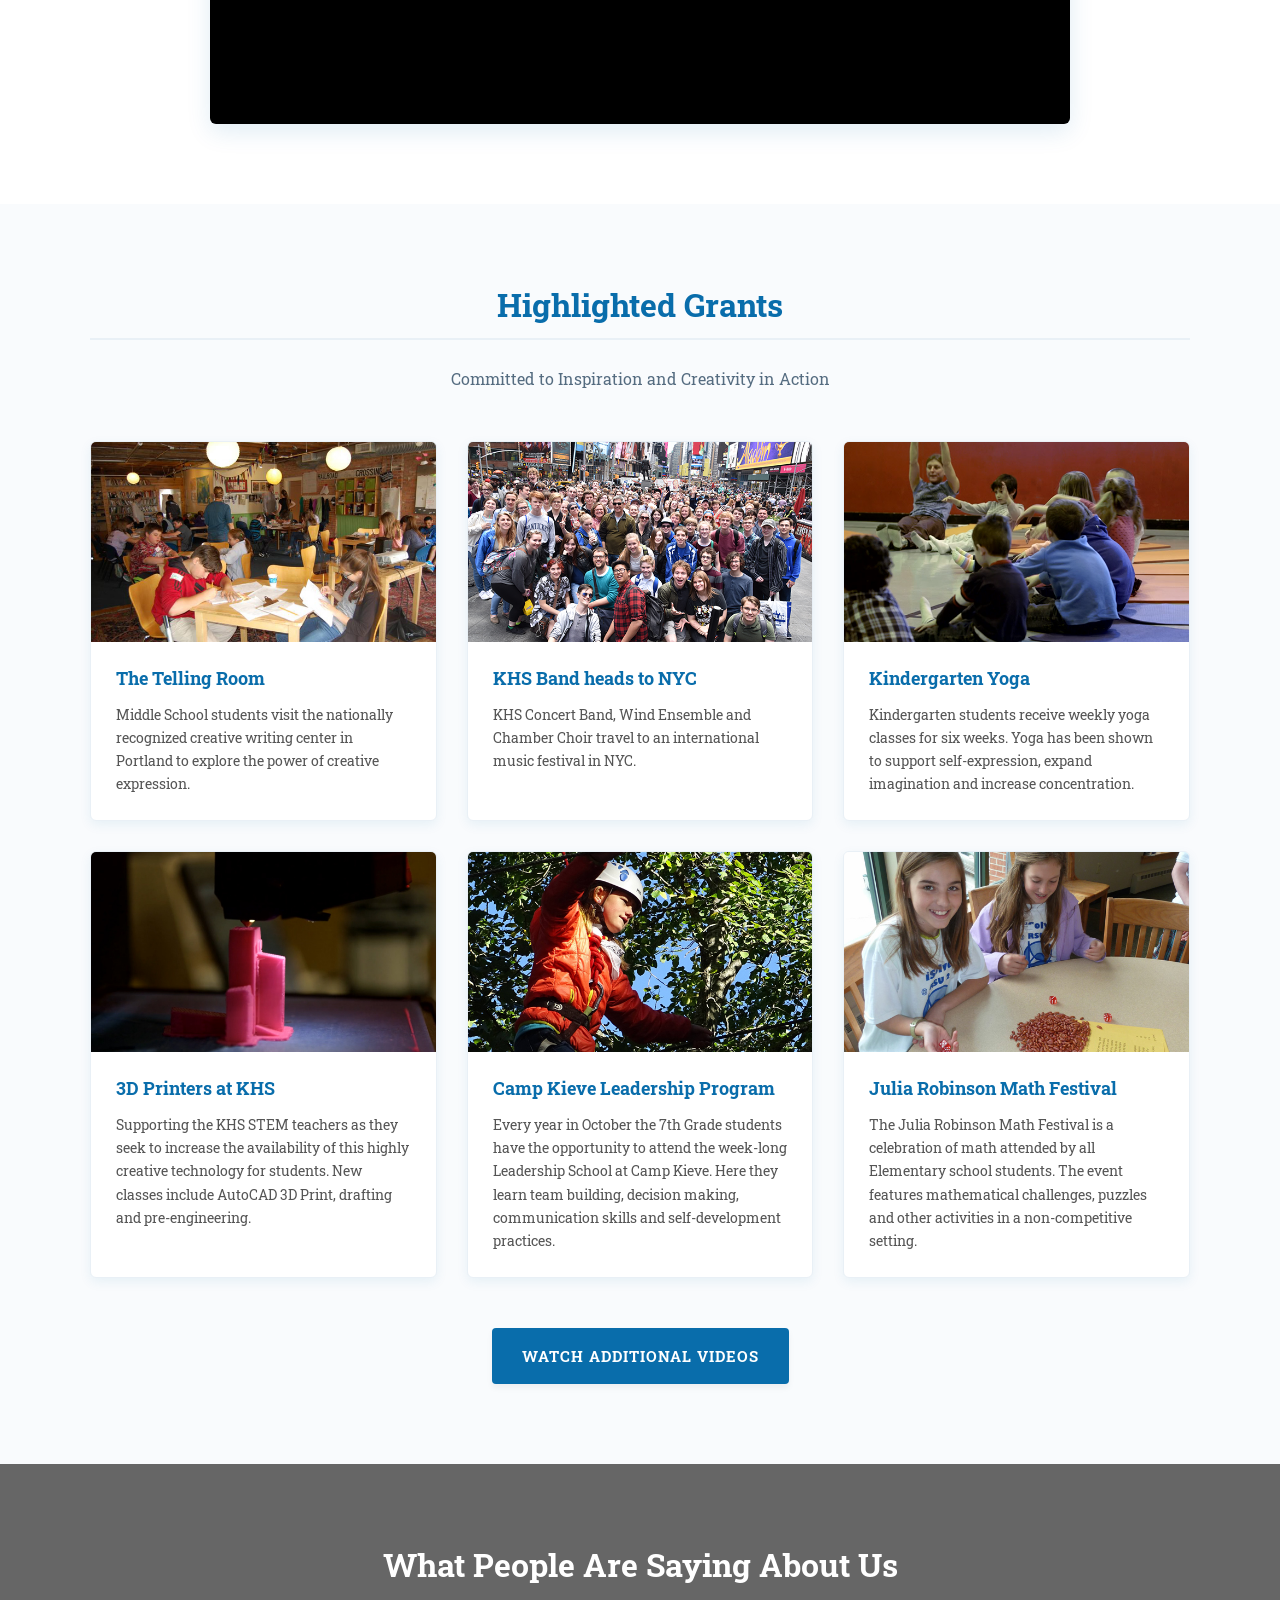
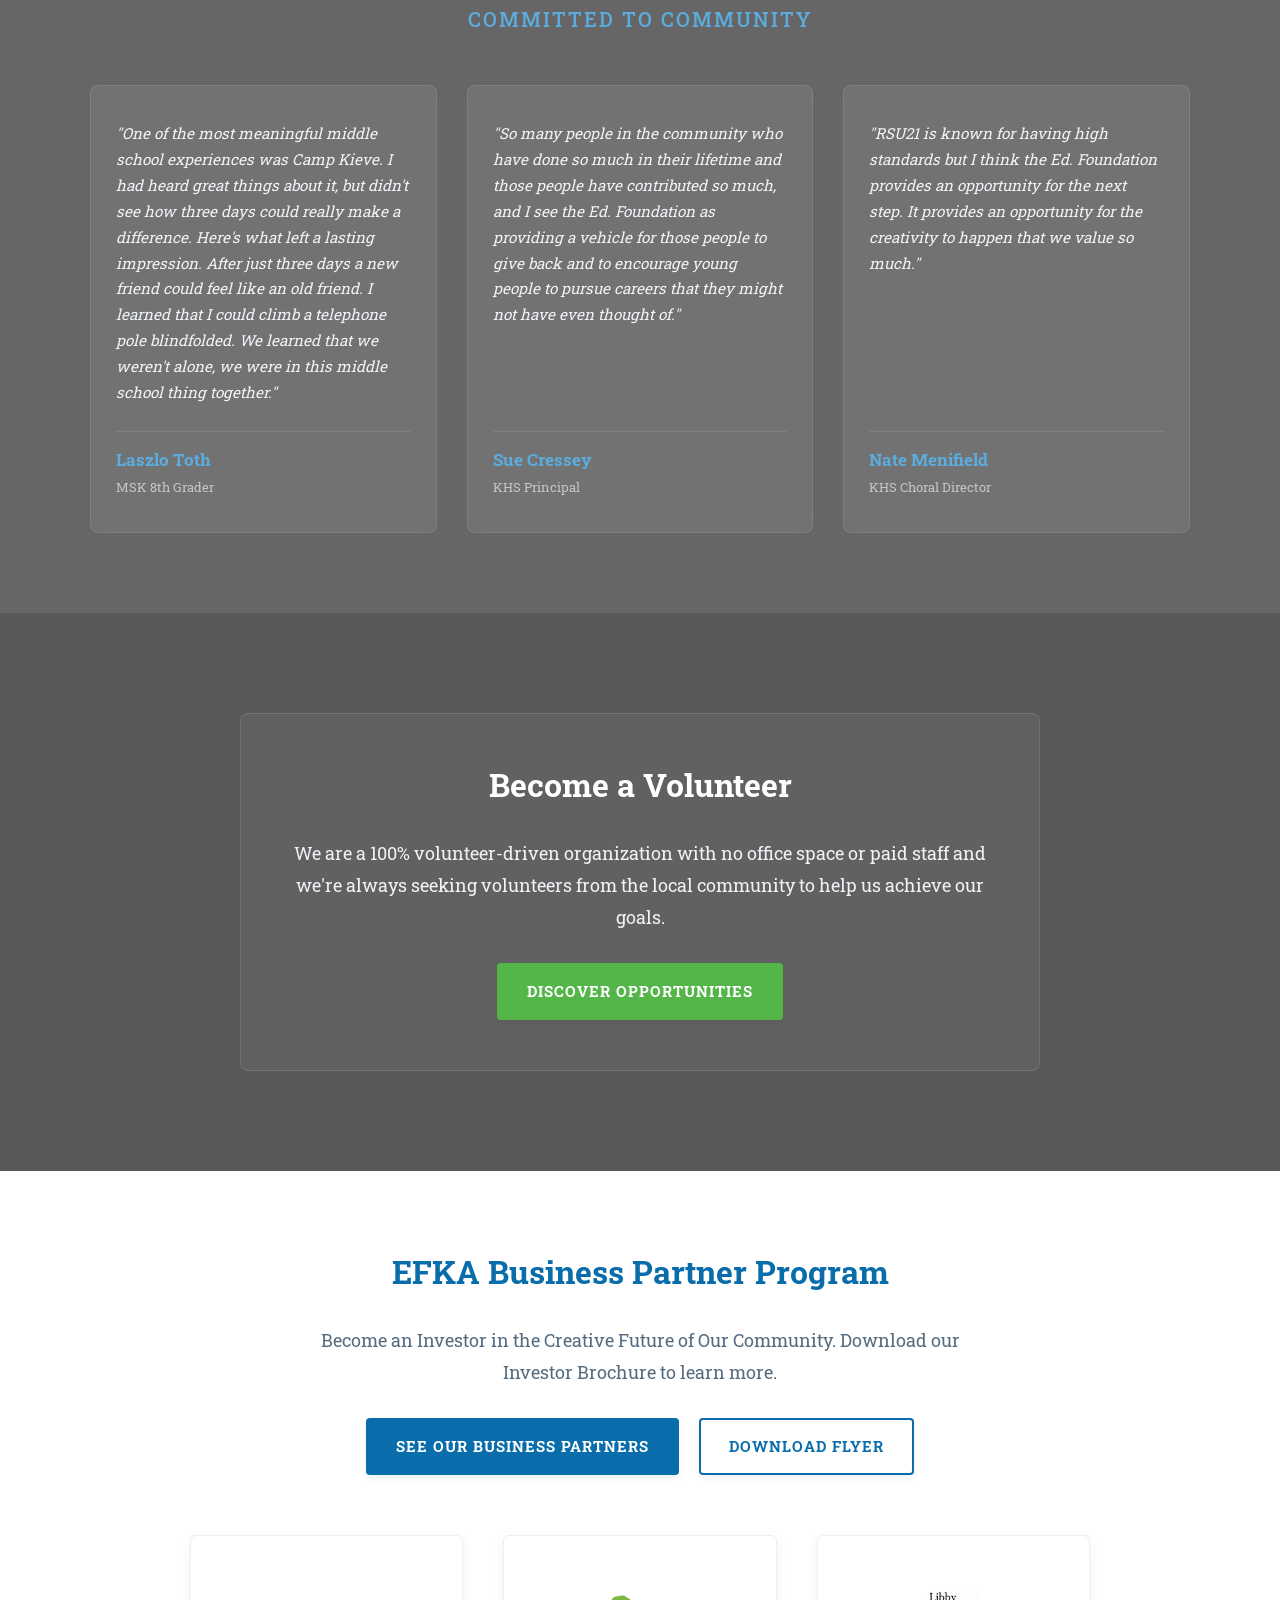
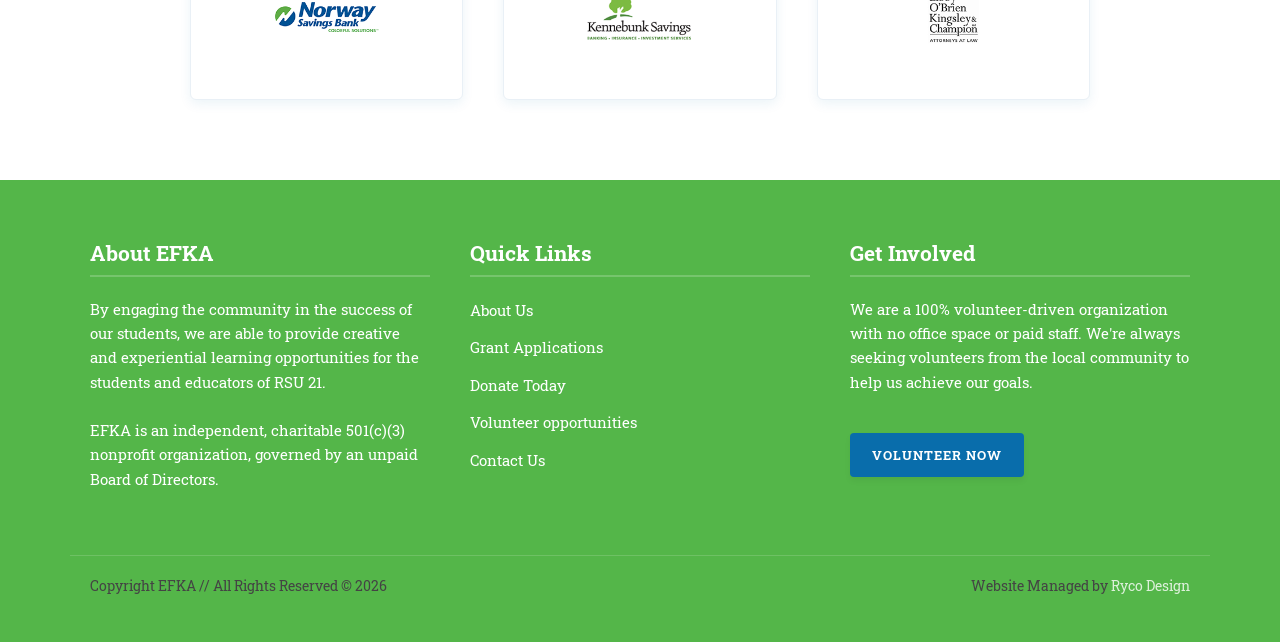
==== commit 394ec978: "feat: add base site styling and project assets for EFKA website" ====
--- a/index.html
+++ b/index.html
@@ -172,36 +172,70 @@
 </section>
 
 <section class="section-padding testimonials-section">
-    <div class="container testimonial-container">
-        <h2 class="text-center text-light" style="border: none; margin-bottom: 40px;">What People Are Saying About Us</h2>
-        <div style="display: flex; flex-direction: column; gap: 40px;">
+    <div class="container text-center">
+        <h2 class="text-light" style="border: none; margin-bottom: 5px;">What People Are Saying About Us</h2>
+        <p class="testimonials-subtitle">Committed to Community</p>
+        <div class="testimonials-grid">
             <div class="testimonial-card">
-                <p class="testimonial-quote">"One of the most meaningful middle school experiences was Camp Kieve. I had heard great things about it, but didn’t see how three days could really make a difference. Here’s what left a lasting impression. After just three days a new friend could feel like an old friend. I learned that I could climb a telephone pole blindfolded. We learned that we weren’t alone, we were in this middle school thing together."</p>
-                <div class="testimonial-author">Middle School Student</div>
-            </div>
-            <div class="testimonial-card" style="border-top: 1px solid rgba(255,255,255,0.15); padding-top: 40px;">
+                <p class="testimonial-quote">"One of the most meaningful middle school experiences was Camp Kieve. I had heard great things about it, but didn't see how three days could really make a difference. Here's what left a lasting impression. After just three days a new friend could feel like an old friend. I learned that I could climb a telephone pole blindfolded. We learned that we weren't alone, we were in this middle school thing together."</p>
+                <div class="testimonial-meta">
+                    <span class="testimonial-author">Laszlo Toth</span>
+                    <span class="testimonial-company">MSK 8th Grader</span>
+                </div>
+            </div>
+            <div class="testimonial-card">
                 <p class="testimonial-quote">"So many people in the community who have done so much in their lifetime and those people have contributed so much, and I see the Ed. Foundation as providing a vehicle for those people to give back and to encourage young people to pursue careers that they might not have even thought of."</p>
-                <div class="testimonial-author">Community Member</div>
-            </div>
-            <div class="testimonial-card" style="border-top: 1px solid rgba(255,255,255,0.15); padding-top: 40px;">
+                <div class="testimonial-meta">
+                    <span class="testimonial-author">Sue Cressey</span>
+                    <span class="testimonial-company">KHS Principal</span>
+                </div>
+            </div>
+            <div class="testimonial-card">
                 <p class="testimonial-quote">"RSU21 is known for having high standards but I think the Ed. Foundation provides an opportunity for the next step. It provides an opportunity for the creativity to happen that we value so much."</p>
-                <div class="testimonial-author">RSU 21 School Principal</div>
-            </div>
-        </div>
-    </div>
-</section>
-
-<section class="section-padding bg-light" style="text-align: center;">
-    <div class="container" style="display: grid; grid-template-columns: 1fr 1fr; gap: 40px; max-width: 1000px; margin: 0 auto;">
-        <div style="background: white; padding: 40px; border-radius: 6px; box-shadow: var(--shadow-subtle);">
-            <h3>Become a Volunteer</h3>
-            <p style="font-size: 0.95rem; margin-top: 15px;">We are a 100% volunteer-driven organization with no office space or paid staff and we’re always seeking volunteers from the local community to help us achieve our goals.</p>
-            <a href="volunteer.html" class="btn btn-primary" style="margin-top: 15px;">Discover Opportunities</a>
-        </div>
-        <div style="background: white; padding: 40px; border-radius: 6px; box-shadow: var(--shadow-subtle);">
-            <h3>Business Partners</h3>
-            <p style="font-size: 0.95rem; margin-top: 15px;">Become an Investor in the Creative Future of Our Community. Download our Investor Brochure to learn more about our business partner program and tiers.</p>
-            <a href="business-partner-program.html" class="btn btn-accent" style="margin-top: 15px;">See Our Business Partners</a>
+                <div class="testimonial-meta">
+                    <span class="testimonial-author">Nate Menifield</span>
+                    <span class="testimonial-company">KHS Choral Director</span>
+                </div>
+            </div>
+        </div>
+    </div>
+</section>
+
+<section class="volunteer-section section-padding">
+    <div class="container text-center">
+        <div class="volunteer-box">
+            <h2 class="text-light" style="border: none; margin-bottom: 20px;">Become a Volunteer</h2>
+            <p style="color: #f0f4f8; font-size: 1.1rem; max-width: 700px; margin: 0 auto 30px auto; line-height: 1.8;">
+                We are a 100% volunteer-driven organization with no office space or paid staff and we're always seeking volunteers from the local community to help us achieve our goals.
+            </p>
+            <a href="volunteer.html" class="btn btn-accent">Discover Opportunities</a>
+        </div>
+    </div>
+</section>
+
+<section class="business-partners-section section-padding bg-white">
+    <div class="container text-center">
+        <h2 style="border: none; margin-bottom: 20px; color: var(--primary);">EFKA Business Partner Program</h2>
+        <p style="font-size: 1.1rem; max-width: 700px; margin: 0 auto 30px auto; color: var(--text-muted); line-height: 1.8;">
+            Become an Investor in the Creative Future of Our Community. Download our Investor Brochure to learn more.
+        </p>
+        <div style="display: flex; justify-content: center; gap: 20px; margin-bottom: 60px; flex-wrap: wrap;">
+            <a href="business-partner-program.html" class="btn btn-primary">See Our Business Partners</a>
+            <a href="assets/pdf/efka_business_partner_flyer-1.pdf" target="_blank" class="btn btn-outline-primary">Download Flyer</a>
+        </div>
+        
+        <div class="partners-logos-container">
+            <div class="partners-logos-grid">
+                <div class="partner-logo-item">
+                    <img src="assets/images/nrway-1.png" alt="Norway Savings Bank">
+                </div>
+                <div class="partner-logo-item">
+                    <img src="assets/images/kenn-1.png" alt="Kennebunk Savings">
+                </div>
+                <div class="partner-logo-item">
+                    <img src="assets/images/libby.png" alt="Libby O'Brien Kingsley & Champion">
+                </div>
+            </div>
         </div>
     </div>
 </section>
--- a/css/style.css
+++ b/css/style.css
@@ -491,31 +491,88 @@
    Testimonial Block
    ========================================================================== */
 .testimonials-section {
-    background: linear-gradient(135deg, var(--primary) 0%, rgba(9, 109, 171, 0.95) 100%);
-    color: var(--text-light);
-}
-
-.testimonial-container {
-    max-width: 800px;
-    margin: 0 auto;
+    position: relative;
+    background-image: url('../assets/images/what-people-are-saying.jpg');
+    background-size: cover;
+    background-position: center;
+    background-repeat: no-repeat;
+    background-attachment: fixed;
+    color: var(--text-light);
+    z-index: 1;
+}
+
+.testimonials-section::before {
+    content: '';
+    position: absolute;
+    top: 0;
+    left: 0;
+    width: 100%;
+    height: 100%;
+    background-color: rgba(0, 0, 0, 0.6);
+    z-index: -1;
+}
+
+.testimonials-subtitle {
+    color: var(--primary-light);
+    font-size: 1.25rem;
+    font-weight: 500;
+    margin-bottom: 50px;
+    text-transform: uppercase;
+    letter-spacing: 2px;
+}
+
+.testimonials-grid {
+    display: grid;
+    grid-template-columns: repeat(3, 1fr);
+    gap: 30px;
 }
 
 .testimonial-card {
-    text-align: center;
-    padding: 20px;
+    background-color: rgba(255, 255, 255, 0.08);
+    backdrop-filter: blur(8px);
+    -webkit-backdrop-filter: blur(8px);
+    border: 1px solid rgba(255, 255, 255, 0.1);
+    border-radius: 8px;
+    padding: 35px 25px;
+    display: flex;
+    flex-direction: column;
+    justify-content: space-between;
+    text-align: left;
+    transition: var(--transition-smooth);
+}
+
+.testimonial-card:hover {
+    transform: translateY(-5px);
+    background-color: rgba(255, 255, 255, 0.12);
+    border-color: rgba(255, 255, 255, 0.2);
+    box-shadow: 0 15px 30px rgba(0, 0, 0, 0.3);
 }
 
 .testimonial-quote {
-    font-size: 1.35rem;
+    font-size: 0.95rem;
     font-style: italic;
-    line-height: 1.6;
+    line-height: 1.7;
+    color: #f0f4f8;
     margin-bottom: 25px;
 }
 
+.testimonial-meta {
+    display: flex;
+    flex-direction: column;
+    border-top: 1px solid rgba(255, 255, 255, 0.1);
+    padding-top: 15px;
+}
+
 .testimonial-author {
+    font-size: 1.05rem;
     font-weight: 700;
     color: var(--primary-light);
-    font-size: 1.1rem;
+}
+
+.testimonial-company {
+    font-size: 0.8rem;
+    color: rgba(255, 255, 255, 0.6);
+    margin-top: 3px;
 }
 
 /* ==========================================================================
@@ -1202,3 +1259,123 @@
         padding: 20px;
     }
 }
+
+/* ==========================================================================
+   Volunteer & Business Partners Blocks
+   ========================================================================== */
+.volunteer-section {
+    position: relative;
+    background-image: url('../assets/images/become-a-volunteer.jpg');
+    background-size: cover;
+    background-position: center;
+    background-repeat: no-repeat;
+    background-attachment: fixed;
+    padding: 100px 0;
+    z-index: 1;
+}
+
+.volunteer-section::before {
+    content: '';
+    position: absolute;
+    top: 0;
+    left: 0;
+    width: 100%;
+    height: 100%;
+    background-color: rgba(0, 0, 0, 0.65);
+    z-index: -1;
+}
+
+.volunteer-box {
+    max-width: 800px;
+    margin: 0 auto;
+    padding: 50px 40px;
+    border-radius: 8px;
+    background-color: rgba(255, 255, 255, 0.05);
+    backdrop-filter: blur(8px);
+    -webkit-backdrop-filter: blur(8px);
+    border: 1px solid rgba(255, 255, 255, 0.1);
+}
+
+.business-partners-section {
+    background-color: #ffffff;
+}
+
+.btn-outline-primary {
+    background-color: transparent;
+    color: var(--primary);
+    border-color: var(--primary);
+}
+
+.btn-outline-primary:hover {
+    background-color: var(--primary);
+    color: var(--text-light);
+    transform: translateY(-2px);
+    box-shadow: 0 6px 12px rgba(9, 109, 171, 0.2);
+}
+
+.partners-logos-grid {
+    display: grid;
+    grid-template-columns: repeat(3, 1fr);
+    gap: 40px;
+    align-items: center;
+    justify-content: center;
+    max-width: 900px;
+    margin: 0 auto;
+}
+
+.partner-logo-item {
+    display: flex;
+    justify-content: center;
+    align-items: center;
+    height: 165px;
+    padding: 25px;
+    background-color: #ffffff;
+    border: 1px solid var(--border-color-light);
+    border-radius: 6px;
+    box-shadow: var(--shadow-subtle);
+    transition: var(--transition-smooth);
+}
+
+.partner-logo-item:hover {
+    transform: translateY(-4px);
+    box-shadow: var(--shadow-medium);
+    border-color: var(--primary-light);
+}
+
+.partner-logo-item img {
+    max-height: 100%;
+    max-width: 100%;
+    object-fit: contain;
+}
+
+/* ==========================================================================
+   Responsive Overrides for Testimonials & Partners
+   ========================================================================== */
+@media (max-width: 992px) {
+    .testimonials-grid {
+        grid-template-columns: 1fr;
+        gap: 20px;
+    }
+}
+
+@media (max-width: 768px) {
+    .testimonials-section,
+    .volunteer-section {
+        background-attachment: scroll;
+        padding: 60px 0;
+    }
+    
+    .volunteer-box {
+        padding: 30px 20px;
+    }
+    
+    .partners-logos-grid {
+        grid-template-columns: 1fr;
+        gap: 20px;
+    }
+    
+    .partner-logo-item {
+        height: 120px;
+        padding: 15px;
+    }
+}
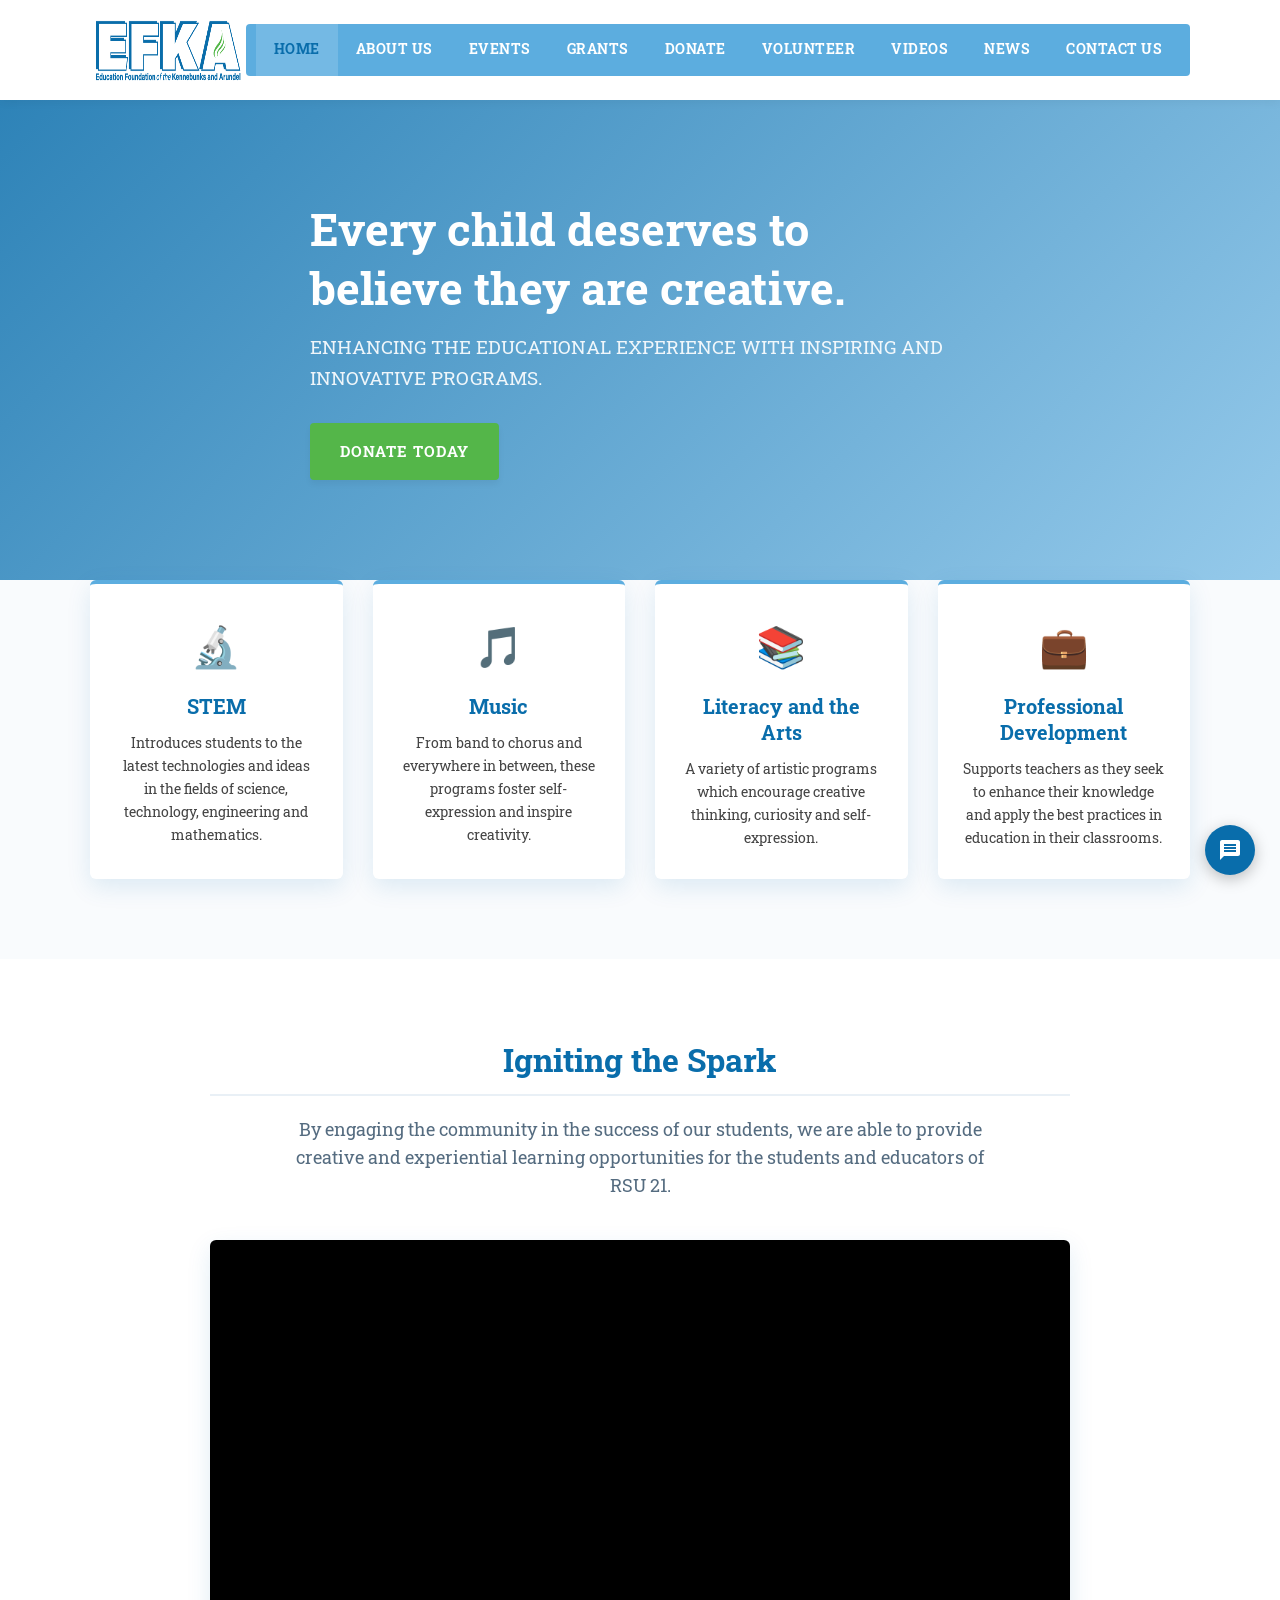
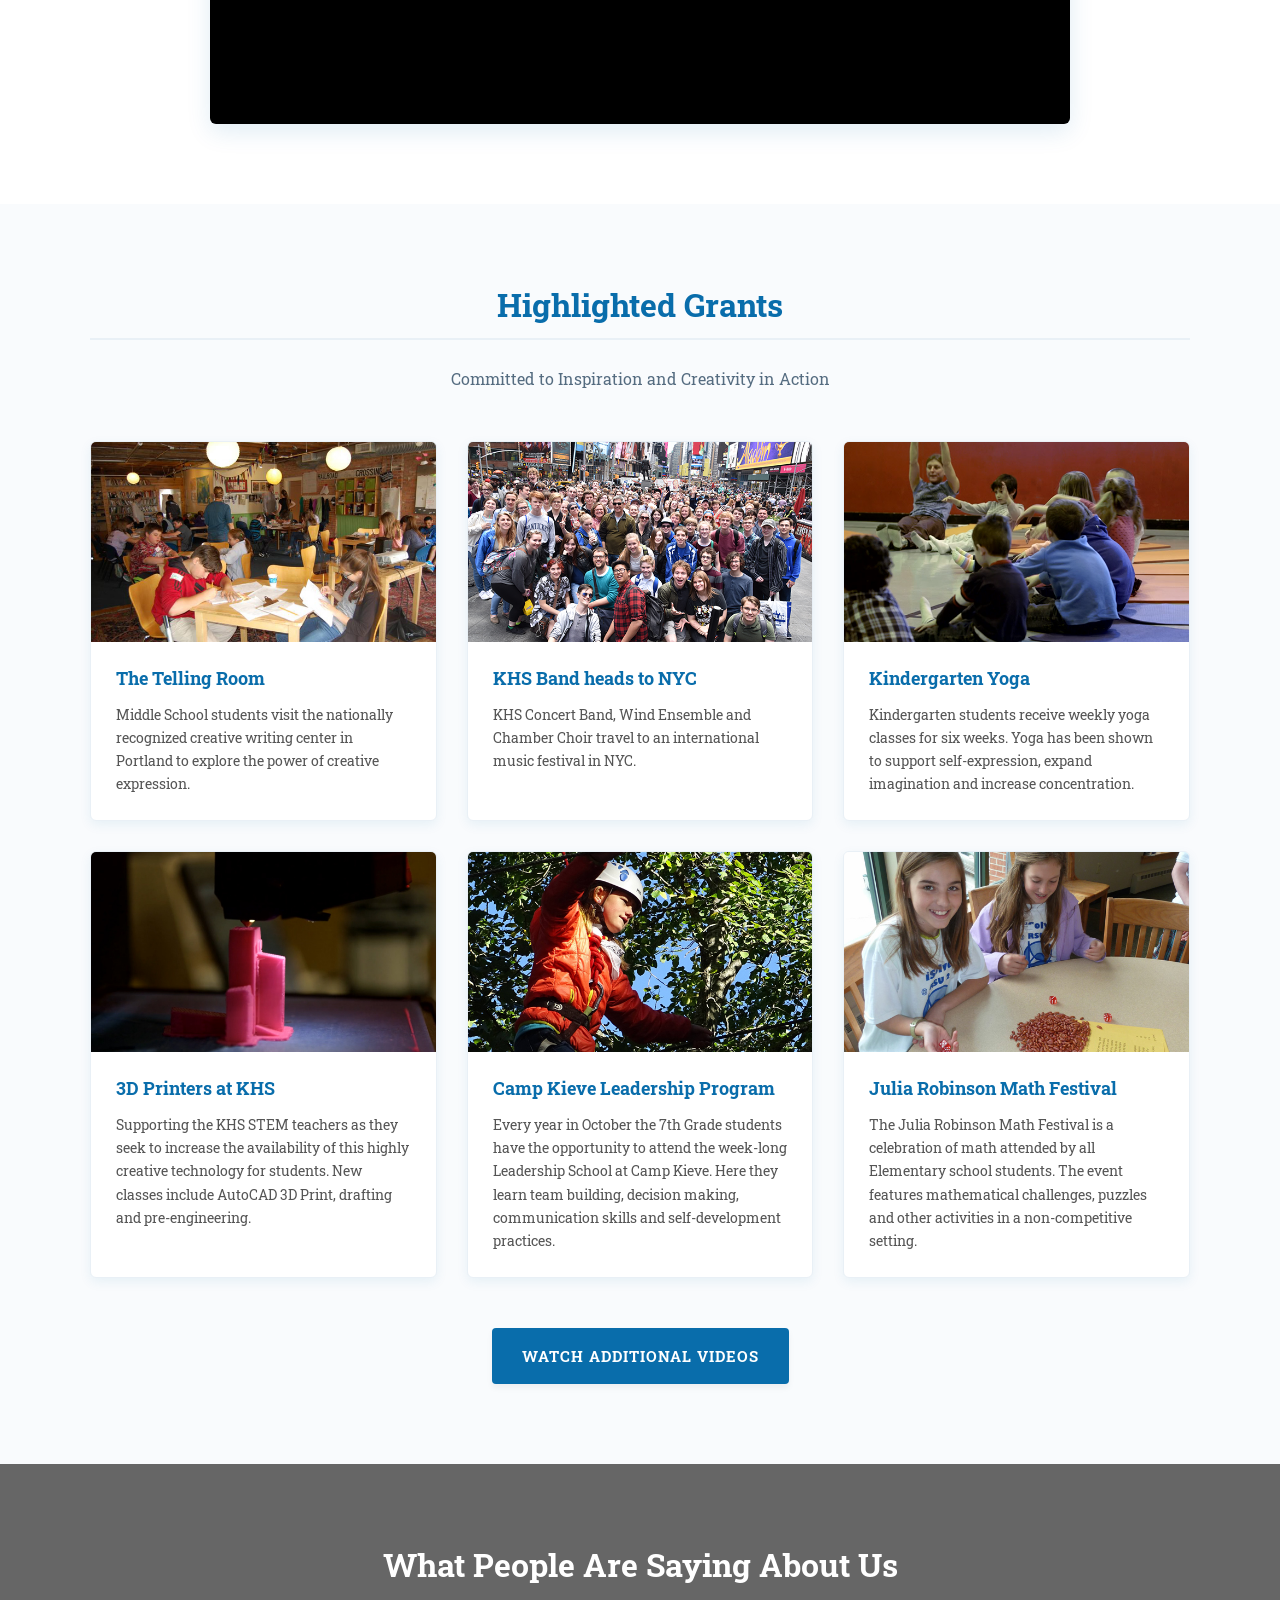
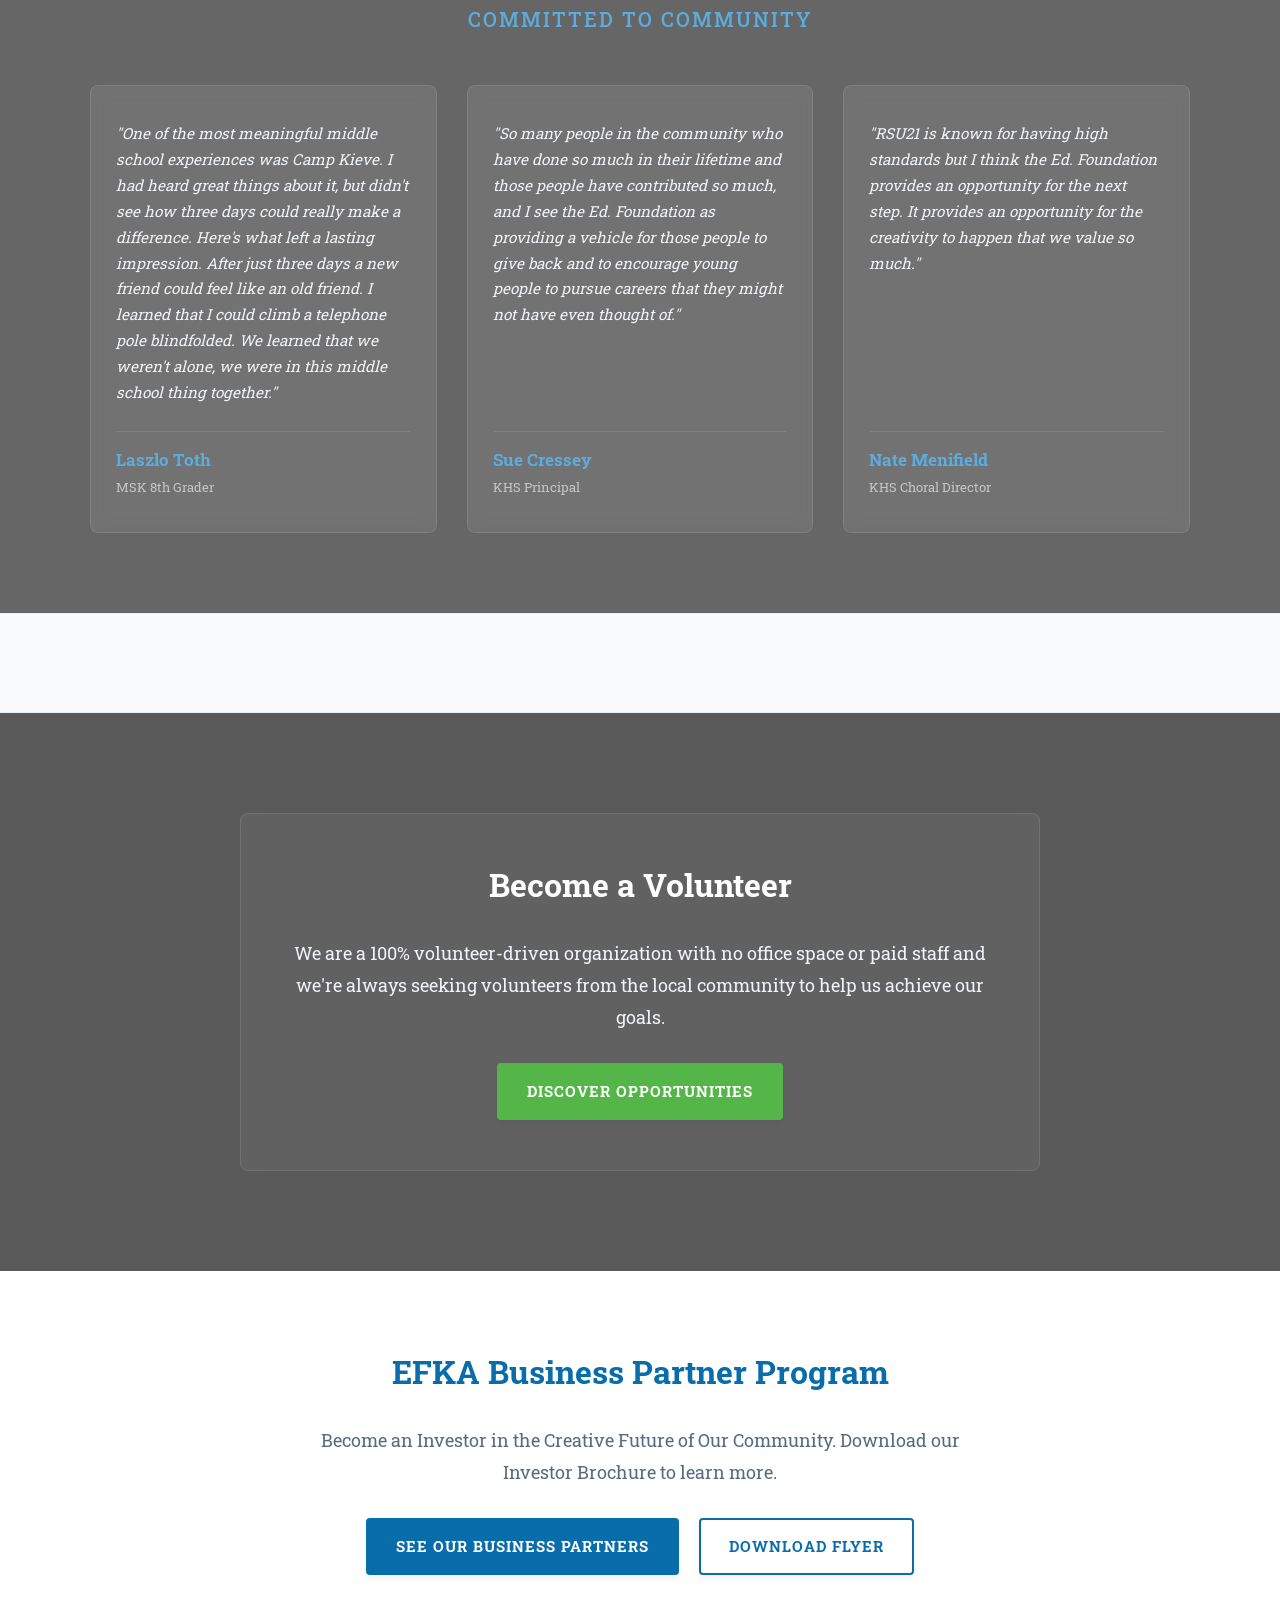
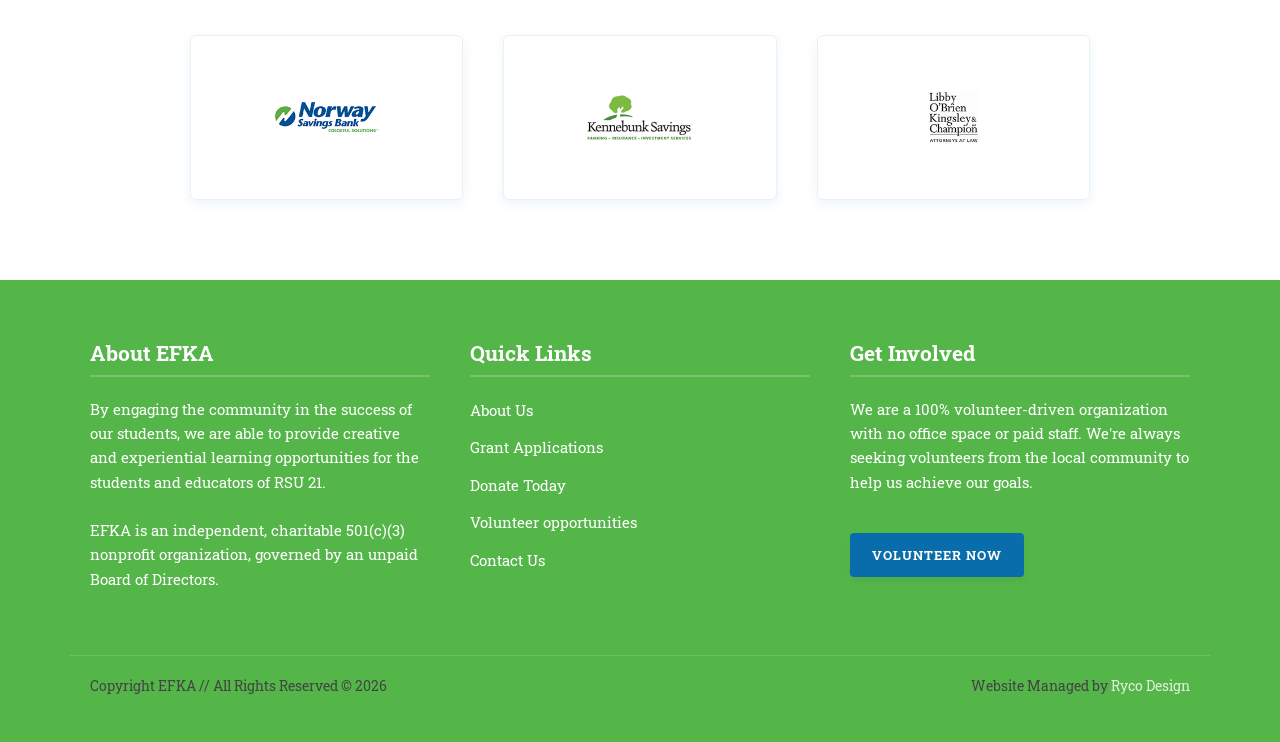
==== commit e670d1ad: "feat: implement global brand styles and add hero video background" ====
--- a/index.html
+++ b/index.html
@@ -201,6 +201,9 @@
     </div>
 </section>
 
+<!-- Visual separator between adjacent photo background blocks to prevent parallax overlap -->
+<div class="section-separator"></div>
+
 <section class="volunteer-section section-padding">
     <div class="container text-center">
         <div class="volunteer-box">
--- a/css/style.css
+++ b/css/style.css
@@ -1296,6 +1296,15 @@
     border: 1px solid rgba(255, 255, 255, 0.1);
 }
 
+.section-separator {
+    height: 100px;
+    background-color: var(--bg-light);
+    border-top: 1px solid var(--border-color-light);
+    border-bottom: 1px solid var(--border-color-light);
+    position: relative;
+    z-index: 2;
+}
+
 .business-partners-section {
     background-color: #ffffff;
 }
@@ -1369,6 +1378,10 @@
         padding: 30px 20px;
     }
     
+    .section-separator {
+        height: 60px;
+    }
+    
     .partners-logos-grid {
         grid-template-columns: 1fr;
         gap: 20px;
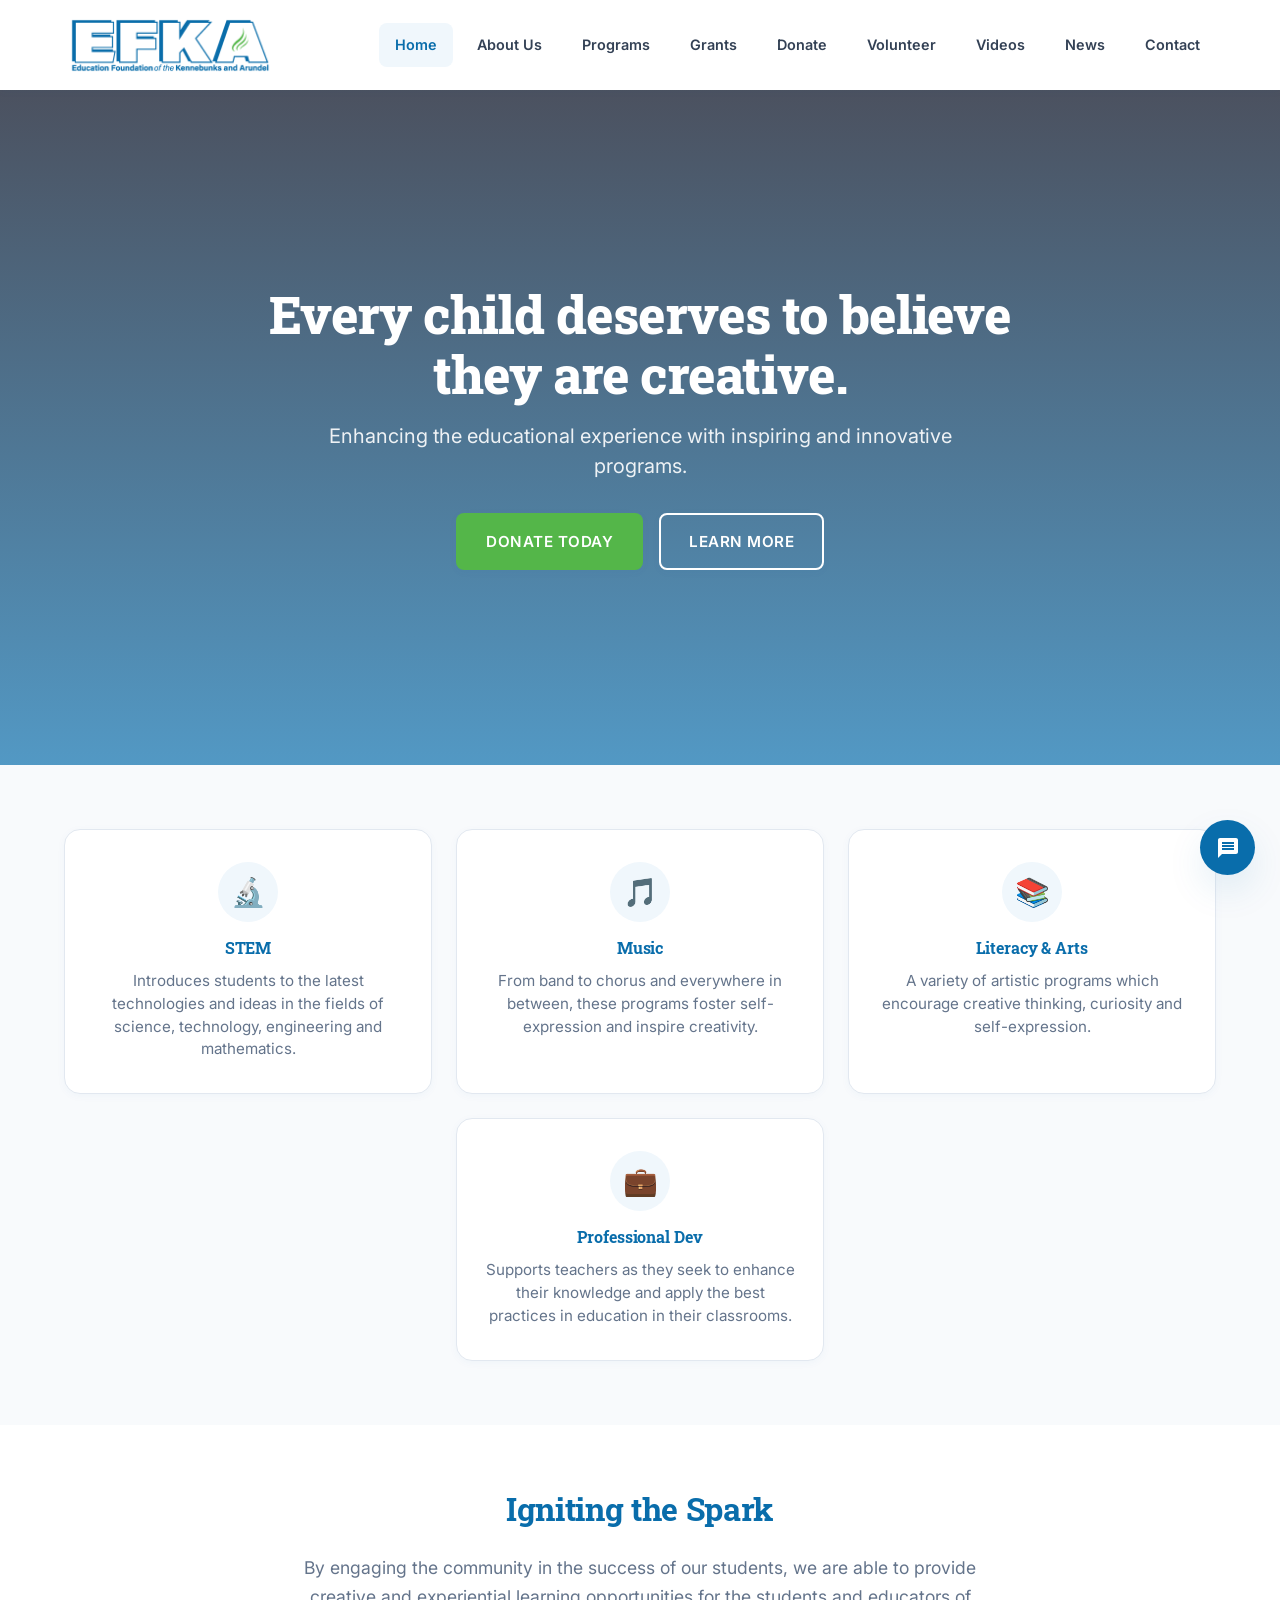
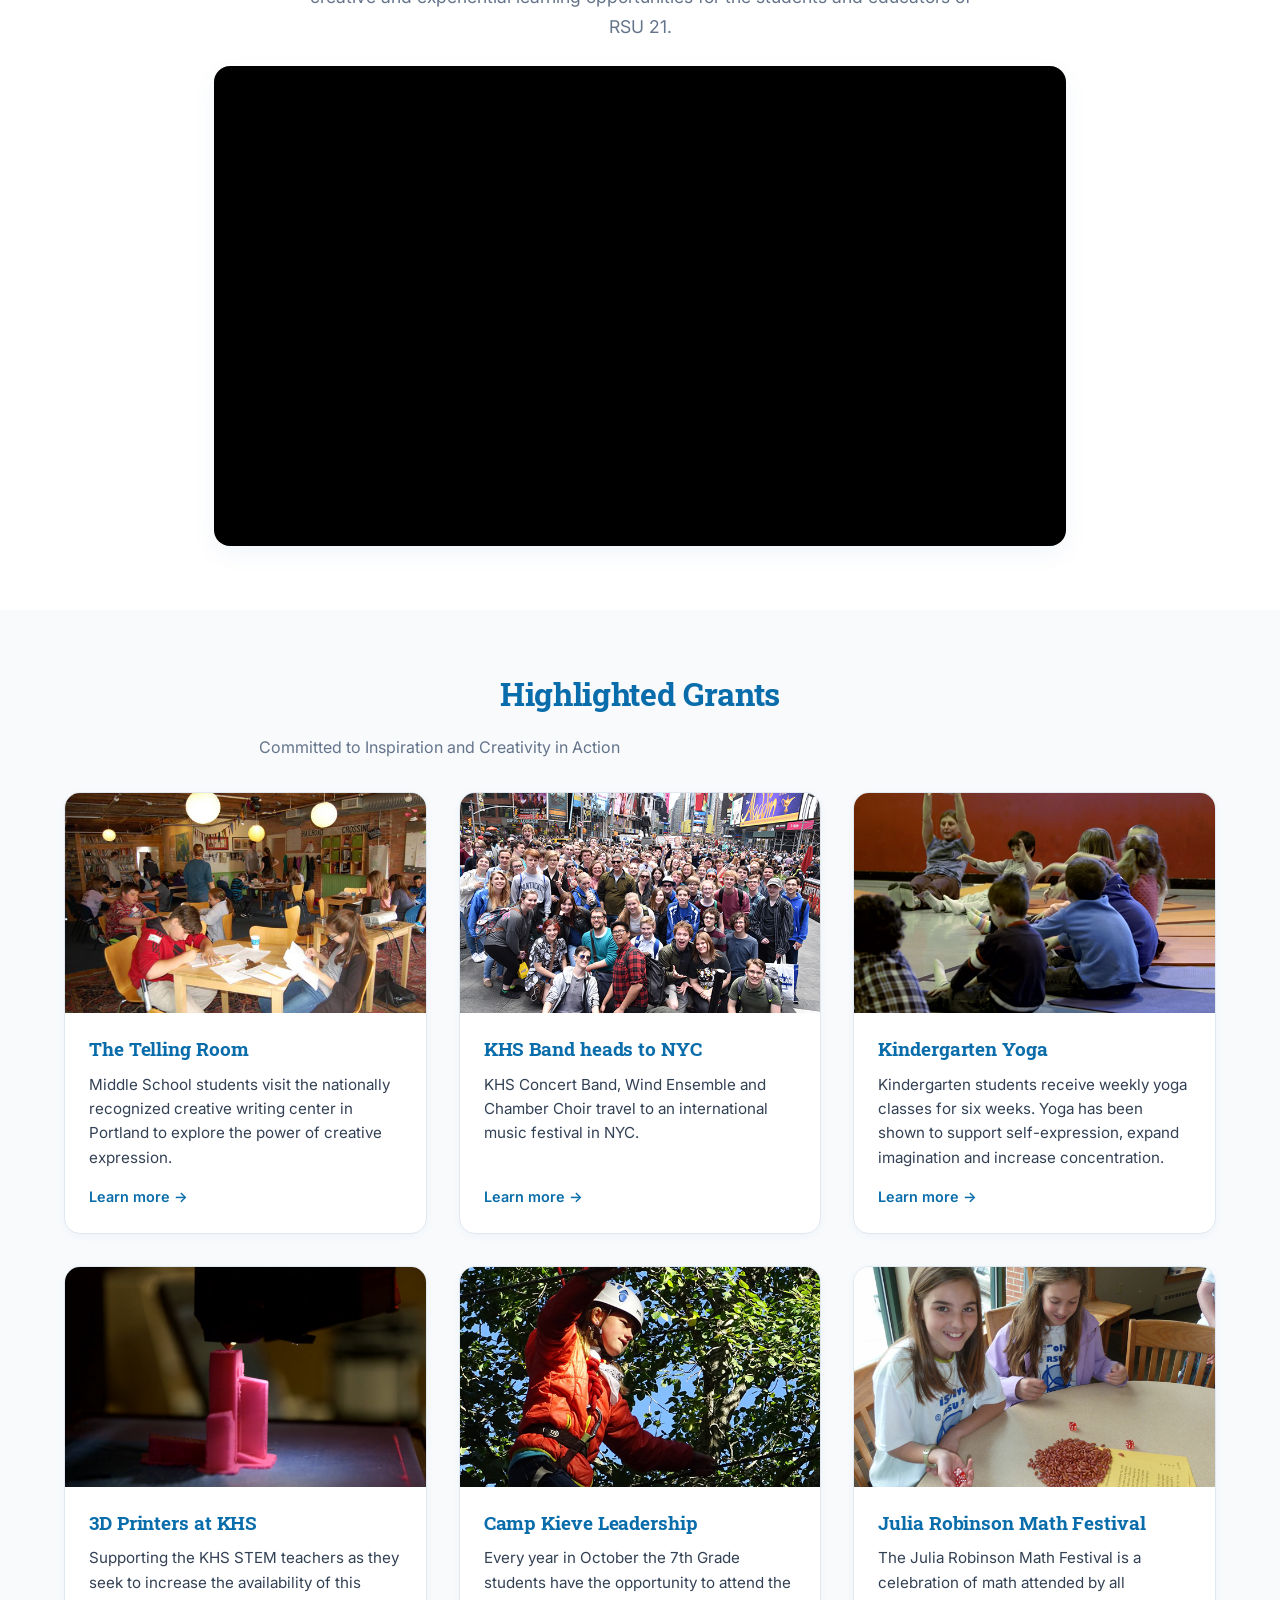
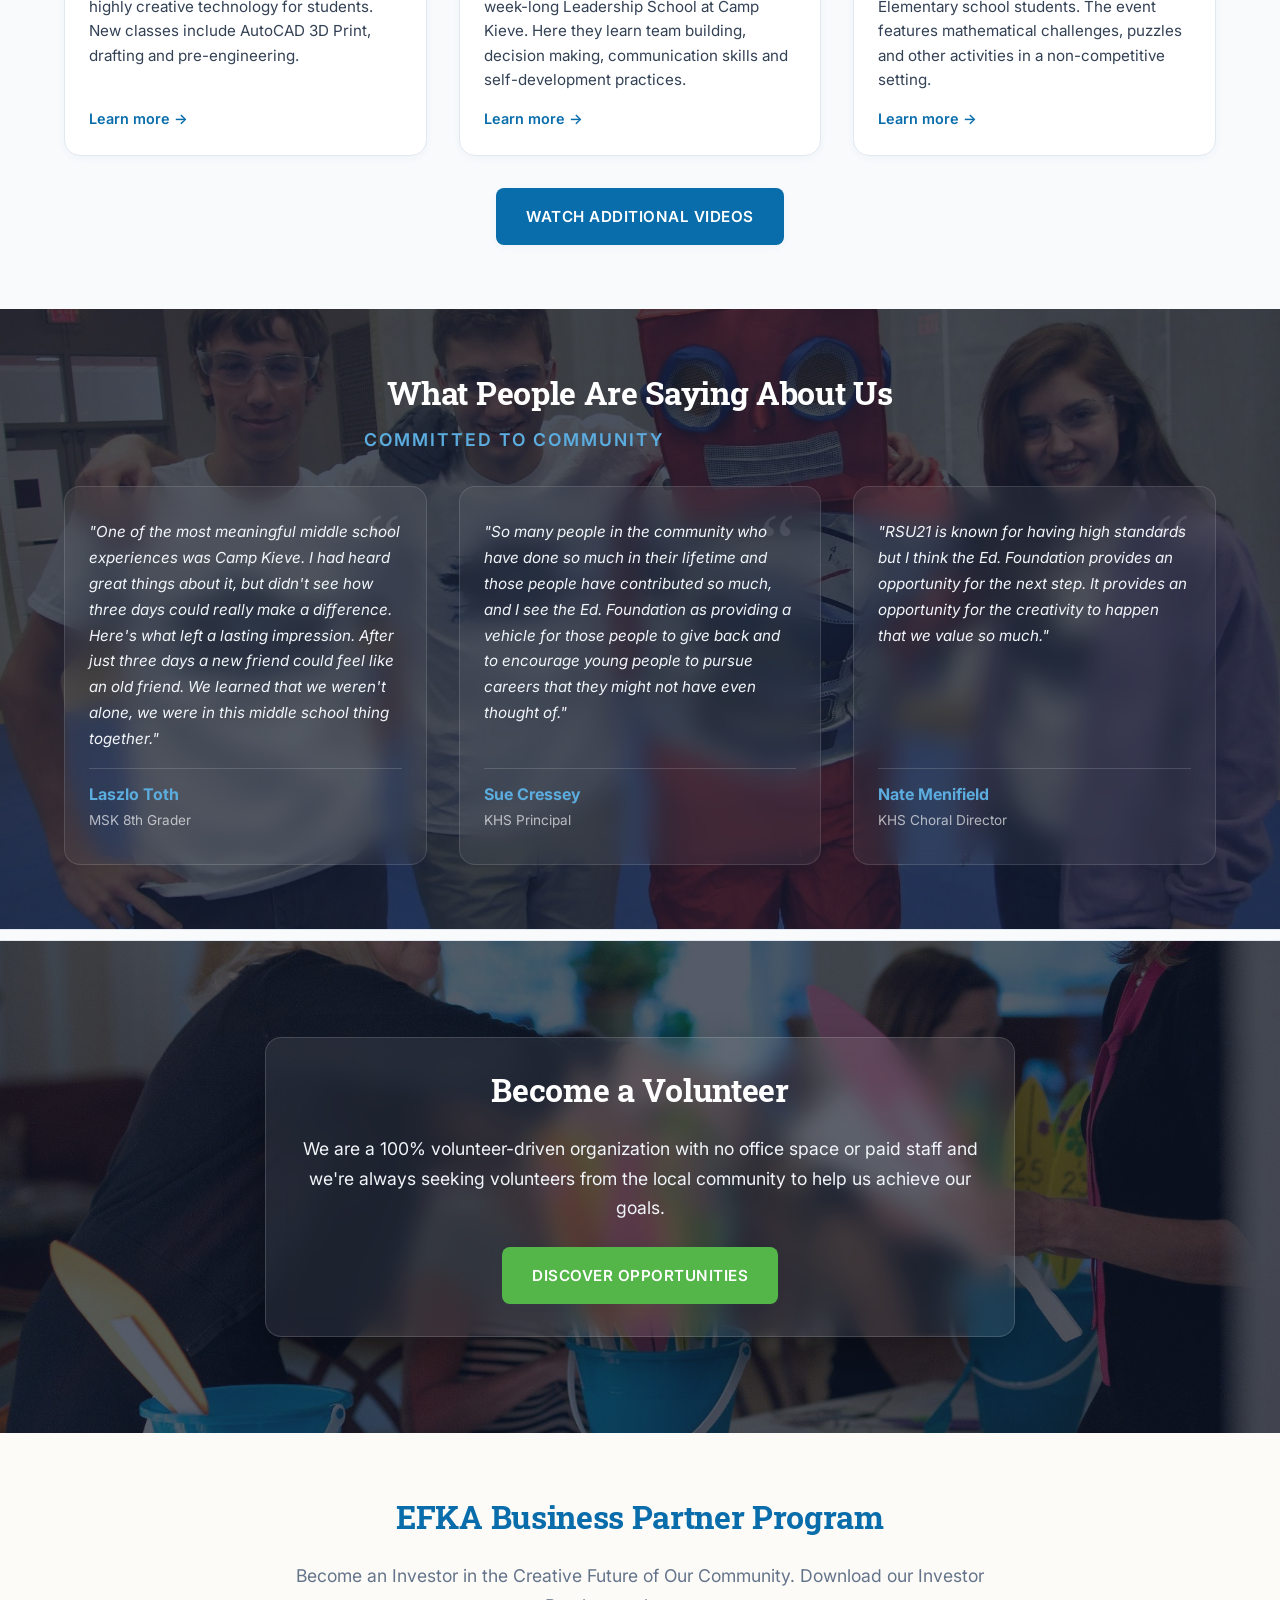
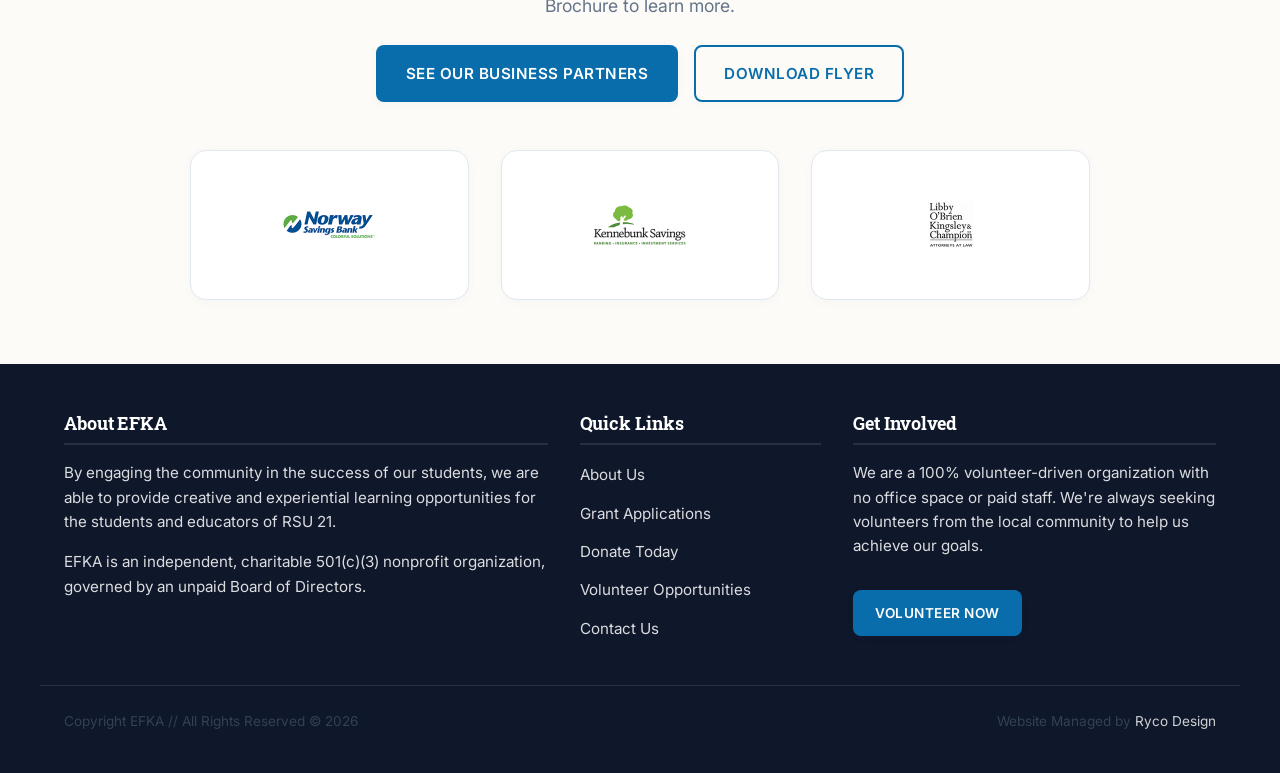
==== commit 38ae6e17: "refactor: update navigation menu to anchor links and clean up index page content" ====
--- a/index.html
+++ b/index.html
@@ -10,6 +10,8 @@
 </head>
 <body>
 
+<a href="#main-content" class="skip-link">Skip to main content</a>
+
 <header class="site-header">
     <div class="container header-container">
         <div class="logo">
@@ -17,18 +19,18 @@
                 <img src="assets/images/efka_logo_web.png" alt="Education Foundation of the Kennebunks and Arundel">
             </a>
         </div>
-        <button class="mobile-nav-toggle" aria-label="Toggle navigation">
+        <button class="mobile-nav-toggle" aria-label="Toggle navigation" aria-expanded="false">
             <span></span>
             <span></span>
             <span></span>
         </button>
-        <nav class="nav-container">
+        <nav class="nav-container" aria-label="Main Navigation">
             <ul class="main-menu">
-                <li class="menu-item active"><a href="index.html">Home</a></li>
-                <li class="menu-item "><a href="about-us.html">About Us</a></li>
-                <li class="menu-item "><a href="events.html">Events</a></li>
-                <li class="menu-item ">
-                    <a href="grant-applications.html">Grants</a>
+                <li class="menu-item active"><a href="#hero">Home</a></li>
+                <li class="menu-item"><a href="about-us.html">About Us</a></li>
+                <li class="menu-item"><a href="#programs">Programs</a></li>
+                <li class="menu-item">
+                    <a href="#grants">Grants</a>
                     <div class="dropdown-menu">
                         <a href="grant-applications.html">Grant Applications</a>
                         <a href="proposal-form.html">Proposal Form</a>
@@ -36,214 +38,231 @@
                         <a href="reflection-form.html">Reflection Form</a>
                     </div>
                 </li>
-                <li class="menu-item ">
+                <li class="menu-item">
                     <a href="donate.html">Donate</a>
                     <div class="dropdown-menu">
                         <a href="donate.html">Donate Today</a>
                         <a href="business-partner-program.html">Business Partner Program</a>
                     </div>
                 </li>
-                <li class="menu-item "><a href="volunteer.html">Volunteer</a></li>
-                <li class="menu-item "><a href="videos.html">Videos</a></li>
-                <li class="menu-item "><a href="news.html">News</a></li>
-                <li class="menu-item "><a href="contact-us.html">Contact Us</a></li>
+                <li class="menu-item">
+                    <a href="#volunteer">Volunteer</a>
+                    <div class="dropdown-menu">
+                        <a href="volunteer.html">Volunteer Opportunities</a>
+                    </div>
+                </li>
+                <li class="menu-item"><a href="videos.html">Videos</a></li>
+                <li class="menu-item"><a href="news.html">News</a></li>
+                <li class="menu-item"><a href="#contact">Contact</a></li>
             </ul>
         </nav>
     </div>
 </header>
 
-<section class="hero">
-    <video class="hero-video-bg" autoplay loop muted playsinline>
-        <source src="assets/videos/bcp-slide1.mp4" type="video/mp4">
-    </video>
-    <div class="hero-overlay"></div>
-    <div class="container hero-content">
-        <h1>Every child deserves to believe they are creative.</h1>
-        <p>ENHANCING THE EDUCATIONAL EXPERIENCE WITH INSPIRING AND INNOVATIVE PROGRAMS.</p>
-        <a href="donate.html" class="btn btn-accent">Donate Today</a>
-    </div>
-</section>
-
-<section class="section-padding bg-light" style="padding-top: 40px;">
-    <div class="container">
-        <div class="pillars-grid">
-            <div class="pillar-card">
-                <div class="pillar-icon">🔬</div>
-                <h3>STEM</h3>
-                <p>Introduces students to the latest technologies and ideas in the fields of science, technology, engineering and mathematics.</p>
-            </div>
-            <div class="pillar-card">
-                <div class="pillar-icon">🎵</div>
-                <h3>Music</h3>
-                <p>From band to chorus and everywhere in between, these programs foster self-expression and inspire creativity.</p>
-            </div>
-            <div class="pillar-card">
-                <div class="pillar-icon">📚</div>
-                <h3>Literacy and the Arts</h3>
-                <p>A variety of artistic programs which encourage creative thinking, curiosity and self-expression.</p>
-            </div>
-            <div class="pillar-card">
-                <div class="pillar-icon">💼</div>
-                <h3>Professional Development</h3>
-                <p>Supports teachers as they seek to enhance their knowledge and apply the best practices in education in their classrooms.</p>
-            </div>
-        </div>
-    </div>
-</section>
-
-<section class="section-padding">
-    <div class="container" style="max-width: 900px; text-align: center;">
-        <h2 style="margin-bottom: 20px;">Igniting the Spark</h2>
-        <p style="font-size: 1.1rem; max-width: 700px; margin: 0 auto 40px auto; color: var(--text-muted);">
-            By engaging the community in the success of our students, we are able to provide creative and experiential learning opportunities for the students and educators of RSU 21.
-        </p>
-        <div class="video-container" style="box-shadow: var(--shadow-medium); border-radius: 6px;">
-            <iframe src="https://player.vimeo.com/video/169864942" width="100%" height="100%" frameborder="0" allow="autoplay; fullscreen" allowfullscreen></iframe>
-        </div>
-    </div>
-</section>
-
-<section class="section-padding bg-light">
-    <div class="container">
-        <div class="text-center grants-section-header">
-            <h2>Highlighted Grants</h2>
-            <p class="text-muted">Committed to Inspiration and Creativity in Action</p>
-        </div>
-        <div class="grants-grid">
-            <div class="grant-item">
-                <div class="grant-img-wrapper">
-                    <img src="assets/images/telling.jpg" alt="The Telling Room">
+<main id="main-content">
+    <section class="hero" id="hero">
+        <video class="hero-video-bg" autoplay loop muted playsinline>
+            <source src="assets/videos/bcp-slide1.mp4" type="video/mp4">
+        </video>
+        <div class="hero-overlay"></div>
+        <div class="container hero-content">
+            <h1>Every child deserves to believe they are creative.</h1>
+            <p>Enhancing the educational experience with inspiring and innovative programs.</p>
+            <div class="hero-ctas">
+                <a href="donate.html" class="btn btn-accent">Donate Today</a>
+                <a href="#programs" class="btn btn-outline-white">Learn More</a>
+            </div>
+        </div>
+    </section>
+
+    <section class="section-padding bg-light" id="programs" aria-label="Programs Overview">
+        <div class="container">
+            <h2 class="sr-only">Our Programs</h2>
+            <div class="pillars-grid">
+                <article class="pillar-card">
+                    <div class="pillar-icon" aria-hidden="true">🔬</div>
+                    <h3>STEM</h3>
+                    <p>Introduces students to the latest technologies and ideas in the fields of science, technology, engineering and mathematics.</p>
+                </article>
+                <article class="pillar-card">
+                    <div class="pillar-icon" aria-hidden="true">🎵</div>
+                    <h3>Music</h3>
+                    <p>From band to chorus and everywhere in between, these programs foster self-expression and inspire creativity.</p>
+                </article>
+                <article class="pillar-card">
+                    <div class="pillar-icon" aria-hidden="true">📚</div>
+                    <h3>Literacy & Arts</h3>
+                    <p>A variety of artistic programs which encourage creative thinking, curiosity and self-expression.</p>
+                </article>
+                <article class="pillar-card">
+                    <div class="pillar-icon" aria-hidden="true">💼</div>
+                    <h3>Professional Dev</h3>
+                    <p>Supports teachers as they seek to enhance their knowledge and apply the best practices in education in their classrooms.</p>
+                </article>
+            </div>
+        </div>
+    </section>
+
+    <section class="section-padding bg-white" id="mission" aria-label="Our Mission">
+        <div class="container text-center" style="max-width: 900px;">
+            <h2 style="margin-bottom: var(--space-4);">Igniting the Spark</h2>
+            <p class="text-muted" style="font-size: 1.1rem; max-width: 700px; margin: 0 auto var(--space-5) auto; line-height: 1.7;">
+                By engaging the community in the success of our students, we are able to provide creative and experiential learning opportunities for the students and educators of RSU 21.
+            </p>
+            <div class="video-container" style="box-shadow: var(--shadow-md); border-radius: var(--radius-lg); overflow: hidden;">
+                <iframe src="https://player.vimeo.com/video/169864942" width="100%" height="100%" allow="autoplay; fullscreen" allowfullscreen title="Igniting the Spark Video"></iframe>
+            </div>
+        </div>
+    </section>
+
+    <section class="section-padding bg-light" id="grants" aria-label="Highlighted Grants">
+        <div class="container">
+            <div class="text-center grants-section-header">
+                <h2>Highlighted Grants</h2>
+                <p class="text-muted">Committed to Inspiration and Creativity in Action</p>
+            </div>
+            <div class="grants-grid">
+                <article class="grant-item">
+                    <div class="grant-img-wrapper">
+                        <img src="assets/images/telling.jpg" alt="The Telling Room class workshop">
+                    </div>
+                    <div class="grant-item-content">
+                        <h3>The Telling Room</h3>
+                        <p>Middle School students visit the nationally recognized creative writing center in Portland to explore the power of creative expression.</p>
+                        <a href="videos.html" class="text-link" style="margin-top: 15px; font-weight: 600; font-size: 0.9rem; display: inline-block;">Learn more &rarr;</a>
+                    </div>
+                </article>
+                <article class="grant-item">
+                    <div class="grant-img-wrapper">
+                        <img src="assets/images/bandnyc.png" alt="KHS Band and instruments">
+                    </div>
+                    <div class="grant-item-content">
+                        <h3>KHS Band heads to NYC</h3>
+                        <p>KHS Concert Band, Wind Ensemble and Chamber Choir travel to an international music festival in NYC.</p>
+                        <a href="videos.html" class="text-link" style="margin-top: 15px; font-weight: 600; font-size: 0.9rem; display: inline-block;">Learn more &rarr;</a>
+                    </div>
+                </article>
+                <article class="grant-item">
+                    <div class="grant-img-wrapper">
+                        <img src="assets/images/kinderyoga.png" alt="Kindergarten students doing Yoga">
+                    </div>
+                    <div class="grant-item-content">
+                        <h3>Kindergarten Yoga</h3>
+                        <p>Kindergarten students receive weekly yoga classes for six weeks. Yoga has been shown to support self-expression, expand imagination and increase concentration.</p>
+                        <a href="videos.html" class="text-link" style="margin-top: 15px; font-weight: 600; font-size: 0.9rem; display: inline-block;">Learn more &rarr;</a>
+                    </div>
+                </article>
+                <article class="grant-item">
+                    <div class="grant-img-wrapper">
+                        <img src="assets/images/3d.jpg" alt="3D printers at school laboratory">
+                    </div>
+                    <div class="grant-item-content">
+                        <h3>3D Printers at KHS</h3>
+                        <p>Supporting the KHS STEM teachers as they seek to increase the availability of this highly creative technology for students. New classes include AutoCAD 3D Print, drafting and pre-engineering.</p>
+                        <a href="videos.html" class="text-link" style="margin-top: 15px; font-weight: 600; font-size: 0.9rem; display: inline-block;">Learn more &rarr;</a>
+                    </div>
+                </article>
+                <article class="grant-item">
+                    <div class="grant-img-wrapper">
+                        <img src="assets/images/camp.jpg" alt="Camp Kieve Leadership Program group">
+                    </div>
+                    <div class="grant-item-content">
+                        <h3>Camp Kieve Leadership</h3>
+                        <p>Every year in October the 7th Grade students have the opportunity to attend the week-long Leadership School at Camp Kieve. Here they learn team building, decision making, communication skills and self-development practices.</p>
+                        <a href="videos.html" class="text-link" style="margin-top: 15px; font-weight: 600; font-size: 0.9rem; display: inline-block;">Learn more &rarr;</a>
+                    </div>
+                </article>
+                <article class="grant-item">
+                    <div class="grant-img-wrapper">
+                        <img src="assets/images/math.jpg" alt="Julia Robinson Math Festival puzzles">
+                    </div>
+                    <div class="grant-item-content">
+                        <h3>Julia Robinson Math Festival</h3>
+                        <p>The Julia Robinson Math Festival is a celebration of math attended by all Elementary school students. The event features mathematical challenges, puzzles and other activities in a non-competitive setting.</p>
+                        <a href="videos.html" class="text-link" style="margin-top: 15px; font-weight: 600; font-size: 0.9rem; display: inline-block;">Learn more &rarr;</a>
+                    </div>
+                </article>
+            </div>
+            <div class="text-center" style="margin-top: var(--space-6);">
+                <a href="videos.html" class="btn btn-primary">Watch Additional Videos</a>
+            </div>
+        </div>
+    </section>
+
+    <section class="section-padding testimonials-section" id="testimonials" aria-label="Testimonials">
+        <div class="container text-center">
+            <h2 class="text-light" style="border: none; margin-bottom: var(--space-1);">What People Are Saying About Us</h2>
+            <p class="testimonials-subtitle">Committed to Community</p>
+            <div class="testimonials-grid">
+                <article class="testimonial-card">
+                    <p class="testimonial-quote">"One of the most meaningful middle school experiences was Camp Kieve. I had heard great things about it, but didn't see how three days could really make a difference. Here's what left a lasting impression. After just three days a new friend could feel like an old friend. We learned that we weren't alone, we were in this middle school thing together."</p>
+                    <div class="testimonial-meta">
+                        <span class="testimonial-author">Laszlo Toth</span>
+                        <span class="testimonial-company">MSK 8th Grader</span>
+                    </div>
+                </article>
+                <article class="testimonial-card">
+                    <p class="testimonial-quote">"So many people in the community who have done so much in their lifetime and those people have contributed so much, and I see the Ed. Foundation as providing a vehicle for those people to give back and to encourage young people to pursue careers that they might not have even thought of."</p>
+                    <div class="testimonial-meta">
+                        <span class="testimonial-author">Sue Cressey</span>
+                        <span class="testimonial-company">KHS Principal</span>
+                    </div>
+                </article>
+                <article class="testimonial-card">
+                    <p class="testimonial-quote">"RSU21 is known for having high standards but I think the Ed. Foundation provides an opportunity for the next step. It provides an opportunity for the creativity to happen that we value so much."</p>
+                    <div class="testimonial-meta">
+                        <span class="testimonial-author">Nate Menifield</span>
+                        <span class="testimonial-company">KHS Choral Director</span>
+                    </div>
+                </article>
+            </div>
+        </div>
+    </section>
+
+    <!-- Visual separator between adjacent photo background blocks to prevent parallax overlap -->
+    <div class="section-separator"></div>
+
+    <section class="volunteer-section section-padding" id="volunteer" aria-label="Volunteer Opportunities">
+        <div class="container text-center">
+            <div class="volunteer-box">
+                <h2 class="text-light" style="border: none; margin-bottom: var(--space-4);">Become a Volunteer</h2>
+                <p style="color: #f1f5f9; font-size: 1.1rem; max-width: 700px; margin: 0 auto var(--space-5) auto; line-height: 1.7;">
+                    We are a 100% volunteer-driven organization with no office space or paid staff and we're always seeking volunteers from the local community to help us achieve our goals.
+                </p>
+                <a href="volunteer.html" class="btn btn-accent">Discover Opportunities</a>
+            </div>
+        </div>
+    </section>
+
+    <section class="business-partners-section section-padding" id="partners" aria-label="Business Partners">
+        <div class="container text-center">
+            <h2 style="border: none; margin-bottom: var(--space-4); color: var(--color-primary);">EFKA Business Partner Program</h2>
+            <p style="font-size: 1.1rem; max-width: 700px; margin: 0 auto var(--space-5) auto; color: var(--color-muted); line-height: 1.7;">
+                Become an Investor in the Creative Future of Our Community. Download our Investor Brochure to learn more.
+            </p>
+            <div style="display: flex; justify-content: center; gap: var(--space-4); margin-bottom: var(--space-7); flex-wrap: wrap;">
+                <a href="business-partner-program.html" class="btn btn-primary">See Our Business Partners</a>
+                <a href="assets/pdf/efka_business_partner_flyer-1.pdf" target="_blank" class="btn btn-outline-primary">Download Flyer</a>
+            </div>
+            
+            <div class="partners-logos-container">
+                <div class="partners-logos-grid">
+                    <div class="partner-logo-item">
+                        <img src="assets/images/nrway-1.png" alt="Norway Savings Bank Logo">
+                    </div>
+                    <div class="partner-logo-item">
+                        <img src="assets/images/kenn-1.png" alt="Kennebunk Savings Logo">
+                    </div>
+                    <div class="partner-logo-item">
+                        <img src="assets/images/libby.png" alt="Libby O'Brien Kingsley & Champion Logo">
+                    </div>
                 </div>
-                <div class="grant-item-content">
-                    <h3>The Telling Room</h3>
-                    <p>Middle School students visit the nationally recognized creative writing center in Portland to explore the power of creative expression.</p>
-                </div>
-            </div>
-            <div class="grant-item">
-                <div class="grant-img-wrapper">
-                    <img src="assets/images/bandnyc.png" alt="KHS Band heads to NYC">
-                </div>
-                <div class="grant-item-content">
-                    <h3>KHS Band heads to NYC</h3>
-                    <p>KHS Concert Band, Wind Ensemble and Chamber Choir travel to an international music festival in NYC.</p>
-                </div>
-            </div>
-            <div class="grant-item">
-                <div class="grant-img-wrapper">
-                    <img src="assets/images/kinderyoga.png" alt="Kindergarten Yoga">
-                </div>
-                <div class="grant-item-content">
-                    <h3>Kindergarten Yoga</h3>
-                    <p>Kindergarten students receive weekly yoga classes for six weeks. Yoga has been shown to support self-expression, expand imagination and increase concentration.</p>
-                </div>
-            </div>
-            <div class="grant-item">
-                <div class="grant-img-wrapper">
-                    <img src="assets/images/3d.jpg" alt="3D Printers at Kennebunk High School">
-                </div>
-                <div class="grant-item-content">
-                    <h3>3D Printers at KHS</h3>
-                    <p>Supporting the KHS STEM teachers as they seek to increase the availability of this highly creative technology for students. New classes include AutoCAD 3D Print, drafting and pre-engineering.</p>
-                </div>
-            </div>
-            <div class="grant-item">
-                <div class="grant-img-wrapper">
-                    <img src="assets/images/camp.jpg" alt="Camp Kieve Leadership Program">
-                </div>
-                <div class="grant-item-content">
-                    <h3>Camp Kieve Leadership Program</h3>
-                    <p>Every year in October the 7th Grade students have the opportunity to attend the week-long Leadership School at Camp Kieve. Here they learn team building, decision making, communication skills and self-development practices.</p>
-                </div>
-            </div>
-            <div class="grant-item">
-                <div class="grant-img-wrapper">
-                    <img src="assets/images/math.jpg" alt="Julia Robinson Math Festival">
-                </div>
-                <div class="grant-item-content">
-                    <h3>Julia Robinson Math Festival</h3>
-                    <p>The Julia Robinson Math Festival is a celebration of math attended by all Elementary school students. The event features mathematical challenges, puzzles and other activities in a non-competitive setting.</p>
-                </div>
-            </div>
-        </div>
-        <div class="text-center" style="margin-top: 50px;">
-            <a href="videos.html" class="btn btn-primary">Watch Additional Videos</a>
-        </div>
-    </div>
-</section>
-
-<section class="section-padding testimonials-section">
-    <div class="container text-center">
-        <h2 class="text-light" style="border: none; margin-bottom: 5px;">What People Are Saying About Us</h2>
-        <p class="testimonials-subtitle">Committed to Community</p>
-        <div class="testimonials-grid">
-            <div class="testimonial-card">
-                <p class="testimonial-quote">"One of the most meaningful middle school experiences was Camp Kieve. I had heard great things about it, but didn't see how three days could really make a difference. Here's what left a lasting impression. After just three days a new friend could feel like an old friend. I learned that I could climb a telephone pole blindfolded. We learned that we weren't alone, we were in this middle school thing together."</p>
-                <div class="testimonial-meta">
-                    <span class="testimonial-author">Laszlo Toth</span>
-                    <span class="testimonial-company">MSK 8th Grader</span>
-                </div>
-            </div>
-            <div class="testimonial-card">
-                <p class="testimonial-quote">"So many people in the community who have done so much in their lifetime and those people have contributed so much, and I see the Ed. Foundation as providing a vehicle for those people to give back and to encourage young people to pursue careers that they might not have even thought of."</p>
-                <div class="testimonial-meta">
-                    <span class="testimonial-author">Sue Cressey</span>
-                    <span class="testimonial-company">KHS Principal</span>
-                </div>
-            </div>
-            <div class="testimonial-card">
-                <p class="testimonial-quote">"RSU21 is known for having high standards but I think the Ed. Foundation provides an opportunity for the next step. It provides an opportunity for the creativity to happen that we value so much."</p>
-                <div class="testimonial-meta">
-                    <span class="testimonial-author">Nate Menifield</span>
-                    <span class="testimonial-company">KHS Choral Director</span>
-                </div>
-            </div>
-        </div>
-    </div>
-</section>
-
-<!-- Visual separator between adjacent photo background blocks to prevent parallax overlap -->
-<div class="section-separator"></div>
-
-<section class="volunteer-section section-padding">
-    <div class="container text-center">
-        <div class="volunteer-box">
-            <h2 class="text-light" style="border: none; margin-bottom: 20px;">Become a Volunteer</h2>
-            <p style="color: #f0f4f8; font-size: 1.1rem; max-width: 700px; margin: 0 auto 30px auto; line-height: 1.8;">
-                We are a 100% volunteer-driven organization with no office space or paid staff and we're always seeking volunteers from the local community to help us achieve our goals.
-            </p>
-            <a href="volunteer.html" class="btn btn-accent">Discover Opportunities</a>
-        </div>
-    </div>
-</section>
-
-<section class="business-partners-section section-padding bg-white">
-    <div class="container text-center">
-        <h2 style="border: none; margin-bottom: 20px; color: var(--primary);">EFKA Business Partner Program</h2>
-        <p style="font-size: 1.1rem; max-width: 700px; margin: 0 auto 30px auto; color: var(--text-muted); line-height: 1.8;">
-            Become an Investor in the Creative Future of Our Community. Download our Investor Brochure to learn more.
-        </p>
-        <div style="display: flex; justify-content: center; gap: 20px; margin-bottom: 60px; flex-wrap: wrap;">
-            <a href="business-partner-program.html" class="btn btn-primary">See Our Business Partners</a>
-            <a href="assets/pdf/efka_business_partner_flyer-1.pdf" target="_blank" class="btn btn-outline-primary">Download Flyer</a>
-        </div>
-        
-        <div class="partners-logos-container">
-            <div class="partners-logos-grid">
-                <div class="partner-logo-item">
-                    <img src="assets/images/nrway-1.png" alt="Norway Savings Bank">
-                </div>
-                <div class="partner-logo-item">
-                    <img src="assets/images/kenn-1.png" alt="Kennebunk Savings">
-                </div>
-                <div class="partner-logo-item">
-                    <img src="assets/images/libby.png" alt="Libby O'Brien Kingsley & Champion">
-                </div>
-            </div>
-        </div>
-    </div>
-</section>
-
-<footer class="site-footer">
+            </div>
+        </div>
+    </section>
+</main>
+
+<footer class="site-footer" id="contact">
     <div class="container footer-grid">
         <div class="footer-widget">
             <h3>About EFKA</h3>
@@ -256,14 +275,14 @@
                 <li><a href="about-us.html">About Us</a></li>
                 <li><a href="grant-applications.html">Grant Applications</a></li>
                 <li><a href="donate.html">Donate Today</a></li>
-                <li><a href="volunteer.html">Volunteer opportunities</a></li>
+                <li><a href="volunteer.html">Volunteer Opportunities</a></li>
                 <li><a href="contact-us.html">Contact Us</a></li>
             </ul>
         </div>
         <div class="footer-widget">
             <h3>Get Involved</h3>
             <p>We are a 100% volunteer-driven organization with no office space or paid staff. We're always seeking volunteers from the local community to help us achieve our goals.</p>
-            <a href="volunteer.html" class="btn btn-primary" style="margin-top: 15px; font-size: 0.8rem; padding: 10px 20px;">Volunteer Now</a>
+            <a href="volunteer.html" class="btn btn-primary" style="margin-top: 15px; font-size: 0.85rem; padding: 10px 20px;">Volunteer Now</a>
         </div>
     </div>
     <div class="container footer-bottom">
@@ -274,28 +293,28 @@
 
 <!-- Quick Contact Sliding Drawer Widget -->
 <div class="quick-contact-container">
-    <button class="quick-contact-trigger" aria-label="Toggle Quick Contact">
+    <button class="quick-contact-trigger" aria-label="Toggle Quick Contact" aria-haspopup="dialog" aria-expanded="false">
         <svg class="message-icon" viewBox="0 0 24 24"><path d="M20 2H4c-1.1 0-1.99.9-1.99 2L2 22l4-4h14c1.1 0 2-.9 2-2V4c0-1.1-.9-2-2-2zm-2 12H6v-2h12v2zm0-3H6V9h12v2zm0-3H6V6h12v2z"/></svg>
         <svg class="close-icon" viewBox="0 0 24 24"><path d="M19 6.41L17.59 5 12 10.59 6.41 5 5 6.41 10.59 12 5 17.59 6.41 19 12 13.41 17.59 19 19 17.59 13.41 12z"/></svg>
     </button>
-    <div class="quick-contact-drawer">
+    <div class="quick-contact-drawer" role="dialog" aria-label="Quick Contact Form">
         <h3>Quick Contact</h3>
         <p>Send us an email and we'll get back to you asap.</p>
         <form id="quick-contact-form" class="interactive-form">
             <div class="form-group">
-                <input type="text" name="qc_name" placeholder="Name" required>
+                <input type="text" name="qc_name" placeholder="Name" aria-label="Your Name" required>
             </div>
             <div class="form-group">
-                <input type="email" name="qc_email" placeholder="Email" required>
+                <input type="email" name="qc_email" placeholder="Email" aria-label="Your Email Address" required>
             </div>
             <div class="form-group">
-                <textarea name="qc_message" placeholder="Message" required></textarea>
+                <textarea name="qc_message" placeholder="Message" aria-label="Your Message" required></textarea>
             </div>
             <div class="checkbox-group">
                 <input type="checkbox" id="qc_gdpr" name="qc_gdpr" required>
                 <label for="qc_gdpr">I consent to Education Foundation KA collecting my details through this form.</label>
             </div>
-            <button type="submit" class="btn btn-accent" style="margin-top: 15px;">Send</button>
+            <button type="submit" class="btn btn-accent">Send Message</button>
         </form>
     </div>
 </div>
--- a/css/style.css
+++ b/css/style.css
@@ -3,7 +3,7 @@
    Shared Brand Stylesheet
 */
 
-@import url('https://fonts.googleapis.com/css2?family=Roboto+Slab:wght@300;400;500;700&display=swap');
+@import url('https://fonts.googleapis.com/css2?family=Inter:wght@300;400;500;600;700;800&family=Roboto+Slab:wght@300;400;500;700&display=swap');
 
 :root {
     --primary: #096dab;
@@ -14,24 +14,53 @@
     --accent-rgb: 84, 182, 73;
     
     --bg-white: #ffffff;
-    --bg-light: #f9fbfd;
-    --bg-dark: #111e29;
-    
-    --text-dark: #222222;
+    --bg-light: #f8fafc;
+    --bg-dark: #0f172a;
+    
+    --text-dark: #1e293b;
     --text-light: #ffffff;
-    --text-muted: #556c80;
-    
-    --border-color: #d8e2eb;
-    --border-color-light: #e9f0f6;
-    
-    --font-sans: 'Roboto Slab', Georgia, serif;
-    --transition-smooth: all 0.3s cubic-bezier(0.25, 0.8, 0.25, 1);
-    --shadow-subtle: 0 4px 12px rgba(9, 109, 171, 0.08);
-    --shadow-medium: 0 8px 24px rgba(9, 109, 171, 0.12);
-    --shadow-hover: 0 16px 32px rgba(9, 109, 171, 0.18);
-    
-    --header-height: 100px;
+    --text-muted: #64748b;
+    
+    --border-color: #e2e8f0;
+    --border-color-light: #f1f5f9;
+    
+    --font-sans: 'Inter', system-ui, -apple-system, BlinkMacSystemFont, "Segoe UI", Roboto, sans-serif;
+    --font-serif: 'Roboto Slab', Georgia, serif;
+    --transition-smooth: all 0.3s cubic-bezier(0.4, 0, 0.2, 1);
+    --shadow-subtle: 0 4px 6px -1px rgba(9, 109, 171, 0.05), 0 2px 4px -1px rgba(9, 109, 171, 0.025);
+    --shadow-medium: 0 10px 15px -3px rgba(9, 109, 171, 0.08), 0 4px 6px -2px rgba(9, 109, 171, 0.04);
+    --shadow-hover: 0 20px 25px -5px rgba(9, 109, 171, 0.12), 0 10px 10px -5px rgba(9, 109, 171, 0.06);
+    
+    --header-height: 90px;
     --header-sticky-height: 80px;
+
+    /* New design system tokens */
+    --color-bg: #ffffff;
+    --color-surface: #ffffff;
+    --color-text: #1e293b;
+    --color-text-charcoal: #334155;
+    --color-muted: #64748b;
+    --color-primary: #096dab;
+    --color-primary-hover: #075687;
+    --color-accent: #54b649;
+    --color-accent-hover: #459a3c;
+    --color-tint-blue: #f0f7fc;
+    --color-tint-gray: #f8fafc;
+    --color-tint-cream: #fdfbf7;
+    --radius-md: 8px;
+    --radius-lg: 16px;
+    --shadow-sm: 0 2px 8px rgba(9, 109, 171, 0.04);
+    --shadow-md: 0 8px 24px rgba(9, 109, 171, 0.06);
+    --shadow-lg: 0 16px 36px rgba(9, 109, 171, 0.1);
+    --space-1: 4px;
+    --space-2: 8px;
+    --space-3: 12px;
+    --space-4: 16px;
+    --space-5: 24px;
+    --space-6: 32px;
+    --space-7: 48px;
+    --space-8: 64px;
+    --space-9: 96px;
 }
 
 /* ==========================================================================
@@ -43,23 +72,30 @@
     padding: 0;
 }
 
+html {
+    scroll-behavior: smooth;
+    scroll-padding-top: var(--header-height);
+}
+
 body {
     font-family: var(--font-sans);
     font-size: 16px;
-    line-height: 1.6;
-    color: var(--text-dark);
-    background-color: var(--bg-white);
+    line-height: 1.65;
+    color: var(--color-text-charcoal);
+    background-color: var(--color-bg);
     overflow-x: hidden;
+    -webkit-font-smoothing: antialiased;
+    -moz-osx-font-smoothing: grayscale;
 }
 
 a {
-    color: var(--primary);
+    color: var(--color-primary);
     text-decoration: none;
     transition: var(--transition-smooth);
 }
 
 a:hover {
-    color: var(--primary-light);
+    color: var(--color-primary-hover);
 }
 
 ul, ol {
@@ -77,51 +113,101 @@
 }
 
 h1, h2, h3, h4, h5, h6 {
+    font-family: var(--font-serif);
     font-weight: 700;
-    line-height: 1.3;
-    color: var(--primary);
-    margin-bottom: 0.8em;
-}
-
-h1 { font-size: 2.5rem; }
-h2 { font-size: 2rem; border-bottom: 2px solid var(--border-color-light); padding-bottom: 0.4em; }
-h3 { font-size: 1.5rem; }
-h4 { font-size: 1.2rem; }
+    line-height: 1.25;
+    color: var(--color-primary);
+    margin-bottom: var(--space-3);
+}
+
+h1 { 
+    font-size: 48px; 
+    letter-spacing: -0.02em;
+}
+
+h2 { 
+    font-size: 32px; 
+    letter-spacing: -0.01em;
+    position: relative;
+    padding-bottom: var(--space-2);
+}
+
+h3 { 
+    font-size: 22px; 
+    letter-spacing: -0.005em;
+}
+
+h4 { 
+    font-size: 18px; 
+}
 
 p {
-    margin-bottom: 1.5rem;
-    color: #444444;
-}
-
-/* ==========================================================================
-   Common Utilities
-   ========================================================================== */
+    margin-bottom: var(--space-4);
+    color: var(--color-text-charcoal);
+    max-width: 75ch;
+}
+
+/* Skip Link for accessibility */
+.skip-link {
+    position: absolute;
+    top: -100px;
+    left: 20px;
+    background: var(--color-primary);
+    color: white;
+    padding: 10px 20px;
+    z-index: 9999;
+    border-radius: var(--radius-md);
+    transition: top 0.2s;
+    font-weight: 600;
+}
+
+.skip-link:focus {
+    top: 20px;
+}
+
+/* Screen reader only utility */
+.sr-only {
+    position: absolute;
+    width: 1px;
+    height: 1px;
+    padding: 0;
+    margin: -1px;
+    overflow: hidden;
+    clip: rect(0, 0, 0, 0);
+    white-space: nowrap;
+    border: 0;
+}
+
 .container {
-    max-width: 1140px;
+    max-width: 1200px;
     margin: 0 auto;
-    padding: 0 20px;
+    padding: 0 var(--space-5);
     position: relative;
 }
 
 .text-center { text-align: center; }
 .text-light { color: var(--text-light) !important; }
-.text-muted { color: var(--text-muted) !important; }
+.text-muted { color: var(--color-muted) !important; }
 
 .section-padding {
-    padding: 80px 0;
+    padding: var(--space-8) 0;
 }
 
 .bg-light {
-    background-color: var(--bg-light);
+    background-color: var(--color-tint-gray);
+}
+
+.bg-white {
+    background-color: var(--color-bg);
 }
 
 .bg-primary {
-    background-color: var(--primary);
+    background-color: var(--color-primary);
     color: var(--text-light);
 }
 
 .bg-accent {
-    background-color: var(--accent);
+    background-color: var(--color-accent);
     color: var(--text-light);
 }
 
@@ -130,39 +216,57 @@
     display: inline-block;
     padding: 14px 28px;
     font-size: 0.95rem;
-    font-weight: 700;
+    font-weight: 600;
     text-transform: uppercase;
-    letter-spacing: 1px;
-    border-radius: 4px;
+    letter-spacing: 0.5px;
+    border-radius: var(--radius-md);
     border: 2px solid transparent;
     cursor: pointer;
     transition: var(--transition-smooth);
     text-align: center;
-    box-shadow: 0 4px 6px rgba(0, 0, 0, 0.05);
+    box-shadow: var(--shadow-sm);
+}
+
+.btn:focus-visible {
+    outline: 3px solid var(--color-primary);
+    outline-offset: 2px;
 }
 
 .btn-primary {
-    background-color: var(--primary);
+    background-color: var(--color-primary);
     color: var(--text-light);
 }
 
 .btn-primary:hover {
-    background-color: var(--primary-light);
+    background-color: var(--color-primary-hover);
     color: var(--text-light);
     transform: translateY(-2px);
-    box-shadow: 0 6px 12px rgba(9, 109, 171, 0.2);
+    box-shadow: var(--shadow-md);
 }
 
 .btn-accent {
-    background-color: var(--accent);
+    background-color: var(--color-accent);
     color: var(--text-light);
 }
 
 .btn-accent:hover {
-    background-color: #459a3c;
+    background-color: var(--color-accent-hover);
     color: var(--text-light);
     transform: translateY(-2px);
-    box-shadow: 0 6px 12px rgba(84, 182, 73, 0.2);
+    box-shadow: var(--shadow-md);
+}
+
+.btn-outline-primary {
+    background-color: transparent;
+    color: var(--color-primary);
+    border-color: var(--color-primary);
+}
+
+.btn-outline-primary:hover {
+    background-color: var(--color-primary);
+    color: var(--text-light);
+    transform: translateY(-2px);
+    box-shadow: var(--shadow-md);
 }
 
 .btn-outline-white {
@@ -173,7 +277,7 @@
 
 .btn-outline-white:hover {
     background-color: var(--text-light);
-    color: var(--primary);
+    color: var(--color-primary);
     transform: translateY(-2px);
 }
 
@@ -181,40 +285,50 @@
    Header & Navigation
    ========================================================================== */
 .site-header {
-    background-color: var(--bg-white);
-    box-shadow: 0 2px 10px rgba(0, 0, 0, 0.05);
-    position: relative;
+    background-color: var(--color-bg);
+    box-shadow: var(--shadow-sm);
+    position: sticky;
+    top: 0;
     z-index: 1000;
     transition: var(--transition-smooth);
+    width: 100%;
 }
 
 .header-container {
     display: flex;
     justify-content: space-between;
     align-items: center;
+    max-width: 1200px;
+    margin: 0 auto;
+    padding: 0 var(--space-5);
     height: var(--header-height);
 }
 
+.logo {
+    margin: 0;
+}
+
 .logo a {
-    display: block;
+    display: flex;
+    align-items: center;
 }
 
 .logo img {
-    height: 70px;
+    height: 60px;
     width: auto;
     transition: var(--transition-smooth);
 }
 
 /* Main Navigation Menu */
 .nav-container {
-    background-color: var(--primary-light);
-    border-radius: 4px;
-    padding: 0 10px;
+    display: flex;
+    align-items: center;
 }
 
 .main-menu {
     display: flex;
     align-items: center;
+    gap: var(--space-2);
 }
 
 .menu-item {
@@ -223,19 +337,19 @@
 
 .menu-item > a {
     display: block;
-    padding: 15px 18px;
-    color: var(--text-light);
-    font-size: 0.85rem;
-    font-weight: 700;
-    text-transform: uppercase;
-    letter-spacing: 0.5px;
-    white-space: nowrap;
+    padding: 10px 16px;
+    color: var(--color-text-charcoal);
+    font-size: 0.9rem;
+    font-weight: 600;
+    text-transform: capitalize;
+    border-radius: var(--radius-md);
+    transition: var(--transition-smooth);
 }
 
 .menu-item:hover > a,
 .menu-item.active > a {
-    color: var(--primary);
-    background-color: rgba(255, 255, 255, 0.15);
+    color: var(--color-primary);
+    background-color: var(--color-tint-blue);
 }
 
 /* Dropdowns */
@@ -243,14 +357,16 @@
     position: absolute;
     top: 100%;
     left: 0;
-    background-color: var(--primary);
+    background-color: var(--color-bg);
     min-width: 240px;
-    box-shadow: var(--shadow-medium);
+    box-shadow: var(--shadow-lg);
+    border-radius: var(--radius-md);
+    padding: var(--space-2) 0;
+    border: 1px solid var(--border-color);
     opacity: 0;
     visibility: hidden;
     transform: translateY(10px);
     transition: var(--transition-smooth);
-    border-top: 3px solid var(--accent);
     z-index: 1001;
 }
 
@@ -262,22 +378,17 @@
 
 .dropdown-menu a {
     display: block;
-    padding: 12px 20px;
-    color: var(--text-light);
-    font-size: 0.8rem;
+    padding: 10px 20px;
+    color: var(--color-text-charcoal);
+    font-size: 0.85rem;
     font-weight: 500;
-    text-transform: uppercase;
-    letter-spacing: 0.5px;
-    border-bottom: 1px solid rgba(255, 255, 255, 0.05);
-}
-
-.dropdown-menu a:last-child {
-    border-bottom: none;
+    transition: var(--transition-smooth);
 }
 
 .dropdown-menu a:hover {
-    background-color: var(--primary-light);
-    padding-left: 25px;
+    background-color: var(--color-tint-blue);
+    color: var(--color-primary);
+    padding-left: 24px;
 }
 
 /* Mobile Nav Trigger */
@@ -287,13 +398,14 @@
     border: none;
     cursor: pointer;
     padding: 10px;
+    z-index: 1002;
 }
 
 .mobile-nav-toggle span {
     display: block;
     width: 25px;
     height: 3px;
-    background-color: var(--primary);
+    background-color: var(--color-primary);
     margin: 5px 0;
     transition: var(--transition-smooth);
 }
@@ -315,11 +427,14 @@
    ========================================================================== */
 .hero {
     position: relative;
-    height: 480px;
+    min-height: 600px;
+    height: 75vh;
     display: flex;
     align-items: center;
+    justify-content: center;
     color: var(--text-light);
     overflow: hidden;
+    text-align: center;
 }
 
 .hero-video-bg {
@@ -341,39 +456,57 @@
     left: 0;
     width: 100%;
     height: 100%;
-    background: linear-gradient(135deg, rgba(9, 109, 171, 0.85) 0%, rgba(92, 173, 223, 0.65) 100%);
+    background: linear-gradient(to bottom, rgba(15, 23, 42, 0.75), rgba(9, 109, 171, 0.7));
     z-index: 2;
 }
 
 .hero-content {
     position: relative;
     z-index: 3;
-    max-width: 700px;
+    max-width: 850px;
+    padding: var(--space-6) var(--space-5);
 }
 
 .hero-content h1 {
     color: var(--text-light);
-    font-size: 2.8rem;
-    margin-bottom: 15px;
+    font-size: 52px;
+    font-weight: 800;
+    line-height: 1.15;
+    margin-bottom: var(--space-4);
+    letter-spacing: -0.02em;
+    font-family: var(--font-serif);
 }
 
 .hero-content p {
     color: rgba(255, 255, 255, 0.9);
-    font-size: 1.2rem;
-    margin-bottom: 30px;
+    font-size: 20px;
+    line-height: 1.5;
+    margin-bottom: var(--space-6);
+    text-transform: none; /* mixed sentence case */
+    font-family: var(--font-sans);
+    max-width: 680px;
+    margin-left: auto;
+    margin-right: auto;
+}
+
+.hero-ctas {
+    display: flex;
+    gap: var(--space-4);
+    justify-content: center;
+    flex-wrap: wrap;
 }
 
 /* Page Intro/Hero Banner (for subpages) */
 .page-intro {
-    background: linear-gradient(135deg, var(--primary) 0%, var(--primary-light) 100%);
-    color: var(--text-light);
-    padding: 50px 0;
+    background: linear-gradient(135deg, var(--color-primary) 0%, var(--primary-light) 100%);
+    color: var(--text-light);
+    padding: var(--space-7) 0;
     position: relative;
 }
 
 .page-intro h1 {
     color: var(--text-light);
-    margin-bottom: 10px;
+    margin-bottom: var(--space-2);
     font-size: 2.2rem;
 }
 
@@ -388,76 +521,104 @@
    ========================================================================== */
 .pillars-grid {
     display: grid;
-    grid-template-columns: repeat(4, 1fr);
-    gap: 30px;
-    margin-top: -40px;
+    grid-template-columns: repeat(3, 1fr);
+    gap: var(--space-5);
     position: relative;
     z-index: 10;
 }
 
+@media (min-width: 1025px) {
+    .pillars-grid .pillar-card:nth-child(4) {
+        grid-column: 2;
+    }
+}
+
 .pillar-card {
-    background-color: var(--bg-white);
-    padding: 30px 25px;
-    border-radius: 6px;
-    box-shadow: var(--shadow-medium);
+    background-color: var(--color-surface);
+    padding: var(--space-6) var(--space-5);
+    border-radius: var(--radius-lg);
+    box-shadow: var(--shadow-sm);
     text-align: center;
     transition: var(--transition-smooth);
-    border-top: 4px solid var(--primary-light);
+    border: 1px solid var(--border-color);
+    display: flex;
+    flex-direction: column;
+    height: 100%;
 }
 
 .pillar-card:hover {
-    transform: translateY(-5px);
-    box-shadow: var(--shadow-hover);
-    border-top-color: var(--accent);
+    transform: translateY(-6px);
+    box-shadow: var(--shadow-lg);
+    border-color: var(--color-primary);
 }
 
 .pillar-icon {
-    font-size: 2.5rem;
-    color: var(--primary);
-    margin-bottom: 15px;
+    font-size: 28px;
+    width: 60px;
+    height: 60px;
+    background-color: var(--color-tint-blue);
+    border-radius: 50%;
+    display: flex;
+    align-items: center;
+    justify-content: center;
+    margin: 0 auto var(--space-4) auto;
+    transition: var(--transition-smooth);
+}
+
+.pillar-card:hover .pillar-icon {
+    background-color: var(--color-primary);
+    color: var(--text-light);
 }
 
 .pillar-card h3 {
-    font-size: 1.25rem;
-    margin-bottom: 12px;
+    font-size: var(--space-4);
+    font-weight: 700;
+    margin-bottom: var(--space-3);
+    font-family: var(--font-serif);
 }
 
 .pillar-card p {
-    font-size: 0.9rem;
+    font-size: 0.95rem;
+    color: var(--color-muted);
     margin-bottom: 0;
+    line-height: 1.5;
 }
 
 /* ==========================================================================
    Grants in Action / Image Grids
    ========================================================================== */
 .grants-section-header {
-    margin-bottom: 50px;
+    margin-bottom: var(--space-6);
 }
 
 .grants-grid {
     display: grid;
     grid-template-columns: repeat(3, 1fr);
-    gap: 30px;
+    gap: var(--space-6);
 }
 
 .grant-item {
-    background-color: var(--bg-white);
-    border-radius: 6px;
+    background-color: var(--color-surface);
+    border-radius: var(--radius-lg);
     overflow: hidden;
-    box-shadow: var(--shadow-subtle);
-    transition: var(--transition-smooth);
-    border: 1px solid var(--border-color-light);
+    box-shadow: var(--shadow-sm);
+    transition: var(--transition-smooth);
+    border: 1px solid var(--border-color);
+    display: flex;
+    flex-direction: column;
+    height: 100%;
 }
 
 .grant-item:hover {
-    transform: translateY(-4px);
-    box-shadow: var(--shadow-medium);
+    transform: translateY(-6px);
+    box-shadow: var(--shadow-lg);
+    border-color: var(--color-primary);
 }
 
 .grant-img-wrapper {
     position: relative;
     overflow: hidden;
-    height: 200px;
+    height: 220px;
 }
 
 .grant-img-wrapper img {
@@ -472,19 +633,26 @@
 }
 
 .grant-item-content {
-    padding: 25px;
+    padding: var(--space-5);
+    display: flex;
+    flex-direction: column;
+    flex-grow: 1;
 }
 
 .grant-item h3 {
-    font-size: 1.15rem;
-    margin-bottom: 12px;
-    color: var(--primary);
+    font-size: 19px;
+    font-weight: 700;
+    margin-bottom: var(--space-3);
+    color: var(--color-primary);
+    font-family: var(--font-serif);
 }
 
 .grant-item p {
-    font-size: 0.9rem;
-    color: #555;
+    font-size: 0.95rem;
+    color: var(--color-text-charcoal);
     margin-bottom: 0;
+    line-height: 1.6;
+    flex-grow: 1;
 }
 
 /* ==========================================================================
@@ -496,7 +664,8 @@
     background-size: cover;
     background-position: center;
     background-repeat: no-repeat;
-    background-attachment: fixed;
+    background-attachment: scroll;
+    padding: var(--space-8) 0;
     color: var(--text-light);
     z-index: 1;
 }
@@ -508,15 +677,15 @@
     left: 0;
     width: 100%;
     height: 100%;
-    background-color: rgba(0, 0, 0, 0.6);
+    background-color: rgba(15, 23, 42, 0.75);
     z-index: -1;
 }
 
 .testimonials-subtitle {
     color: var(--primary-light);
-    font-size: 1.25rem;
-    font-weight: 500;
-    margin-bottom: 50px;
+    font-size: 1.1rem;
+    font-weight: 600;
+    margin-bottom: var(--space-6);
     text-transform: uppercase;
     letter-spacing: 2px;
 }
@@ -524,55 +693,69 @@
 .testimonials-grid {
     display: grid;
     grid-template-columns: repeat(3, 1fr);
-    gap: 30px;
+    gap: var(--space-6);
 }
 
 .testimonial-card {
-    background-color: rgba(255, 255, 255, 0.08);
-    backdrop-filter: blur(8px);
-    -webkit-backdrop-filter: blur(8px);
-    border: 1px solid rgba(255, 255, 255, 0.1);
-    border-radius: 8px;
-    padding: 35px 25px;
+    background-color: rgba(255, 255, 255, 0.06);
+    backdrop-filter: blur(12px);
+    -webkit-backdrop-filter: blur(12px);
+    border: 1px solid rgba(255, 255, 255, 0.12);
+    border-radius: var(--radius-lg);
+    padding: var(--space-6) var(--space-5);
     display: flex;
     flex-direction: column;
     justify-content: space-between;
     text-align: left;
     transition: var(--transition-smooth);
+    position: relative;
+}
+
+.testimonial-card::before {
+    content: '“';
+    position: absolute;
+    top: 15px;
+    right: 25px;
+    font-size: 80px;
+    color: rgba(255, 255, 255, 0.1);
+    font-family: Georgia, serif;
+    line-height: 1;
 }
 
 .testimonial-card:hover {
     transform: translateY(-5px);
-    background-color: rgba(255, 255, 255, 0.12);
-    border-color: rgba(255, 255, 255, 0.2);
-    box-shadow: 0 15px 30px rgba(0, 0, 0, 0.3);
+    background-color: rgba(255, 255, 255, 0.1);
+    border-color: rgba(255, 255, 255, 0.25);
+    box-shadow: 0 20px 40px rgba(0, 0, 0, 0.4);
 }
 
 .testimonial-quote {
     font-size: 0.95rem;
     font-style: italic;
     line-height: 1.7;
-    color: #f0f4f8;
-    margin-bottom: 25px;
+    color: #f1f5f9;
+    margin-bottom: var(--space-4);
+    position: relative;
+    z-index: 2;
 }
 
 .testimonial-meta {
     display: flex;
     flex-direction: column;
-    border-top: 1px solid rgba(255, 255, 255, 0.1);
-    padding-top: 15px;
+    border-top: 1px solid rgba(255, 255, 255, 0.15);
+    padding-top: var(--space-3);
 }
 
 .testimonial-author {
-    font-size: 1.05rem;
+    font-size: 1rem;
     font-weight: 700;
     color: var(--primary-light);
 }
 
 .testimonial-company {
-    font-size: 0.8rem;
-    color: rgba(255, 255, 255, 0.6);
-    margin-top: 3px;
+    font-size: 0.85rem;
+    color: rgba(255, 255, 255, 0.65);
+    margin-top: 2px;
 }
 
 /* ==========================================================================
@@ -913,52 +1096,57 @@
    Footer
    ========================================================================== */
 .site-footer {
-    background-color: var(--accent);
-    color: var(--text-light);
-    padding: 60px 0 20px 0;
+    background-color: var(--bg-dark);
+    color: var(--text-light);
+    padding: var(--space-7) 0 var(--space-5) 0;
 }
 
 .footer-grid {
     display: grid;
-    grid-template-columns: repeat(3, 1fr);
-    gap: 40px;
-    margin-bottom: 40px;
+    grid-template-columns: 2fr 1fr 1.5fr;
+    gap: var(--space-6);
+    margin-bottom: var(--space-6);
 }
 
 .footer-widget h3 {
     color: var(--text-light);
-    font-size: 1.3rem;
-    margin-bottom: 20px;
-    border-bottom: 2px solid rgba(255, 255, 255, 0.2);
-    padding-bottom: 8px;
+    font-size: 1.15rem;
+    font-weight: 700;
+    margin-bottom: var(--space-4);
+    border-bottom: 2px solid rgba(255, 255, 255, 0.1);
+    padding-bottom: var(--space-2);
+    font-family: var(--font-serif);
 }
 
 .footer-widget p {
-    color: var(--text-light);
+    color: rgba(255, 255, 255, 0.85);
     font-size: 0.95rem;
+    line-height: 1.6;
 }
 
 .footer-links li {
-    margin-bottom: 12px;
+    margin-bottom: var(--space-3);
 }
 
 .footer-links a {
-    color: var(--text-light);
+    color: rgba(255, 255, 255, 0.85);
     font-size: 0.95rem;
+    transition: var(--transition-smooth);
 }
 
 .footer-links a:hover {
-    color: var(--primary);
-    padding-left: 5px;
+    color: var(--primary-light);
+    padding-left: 6px;
 }
 
 .footer-bottom {
-    border-top: 1px solid rgba(255, 255, 255, 0.15);
-    padding-top: 20px;
+    border-top: 1px solid rgba(255, 255, 255, 0.1);
+    padding-top: var(--space-5);
     display: flex;
     justify-content: space-between;
     align-items: center;
     font-size: 0.85rem;
+    color: rgba(255, 255, 255, 0.6);
 }
 
 .footer-bottom a {
@@ -980,13 +1168,13 @@
 }
 
 .quick-contact-trigger {
-    width: 50px;
-    height: 50px;
+    width: 55px;
+    height: 55px;
     border-radius: 50%;
-    background-color: var(--primary);
+    background-color: var(--color-primary);
     color: var(--text-light);
     border: none;
-    box-shadow: 0 4px 15px rgba(0, 0, 0, 0.25);
+    box-shadow: var(--shadow-lg);
     cursor: pointer;
     display: flex;
     align-items: center;
@@ -995,7 +1183,7 @@
 }
 
 .quick-contact-trigger:hover {
-    background-color: var(--primary-light);
+    background-color: var(--color-primary-hover);
     transform: scale(1.05);
 }
 
@@ -1019,13 +1207,13 @@
 
 .quick-contact-drawer {
     position: absolute;
-    bottom: 65px;
+    bottom: 70px;
     right: 0;
-    width: 320px;
-    background-color: #e8e8e8;
-    box-shadow: var(--shadow-hover);
-    border-radius: 6px;
-    padding: 25px;
+    width: 340px;
+    background-color: var(--color-surface);
+    box-shadow: var(--shadow-lg);
+    border-radius: var(--radius-lg);
+    padding: var(--space-5);
     opacity: 0;
     visibility: hidden;
     transform: translateY(15px) scale(0.95);
@@ -1041,223 +1229,52 @@
 }
 
 .quick-contact-drawer h3 {
-    font-size: 1.15rem;
-    margin-bottom: 5px;
-    color: var(--primary);
-    text-transform: uppercase;
-    letter-spacing: 0.5px;
+    font-size: 1.2rem;
+    margin-bottom: var(--space-2);
+    color: var(--color-primary);
+    font-family: var(--font-serif);
 }
 
 .quick-contact-drawer p {
-    font-size: 0.85rem;
-    color: #666;
-    margin-bottom: 15px;
+    font-size: 0.9rem;
+    color: var(--color-muted);
+    margin-bottom: var(--space-4);
+    line-height: 1.4;
 }
 
 .quick-contact-drawer .form-group {
-    margin-bottom: 12px;
+    margin-bottom: var(--space-3);
 }
 
 .quick-contact-drawer input[type="text"],
 .quick-contact-drawer input[type="email"],
 .quick-contact-drawer textarea {
-    padding: 10px;
-    font-size: 0.85rem;
-    border: 1px solid #ccc;
-    background-color: #f7f7f7;
+    padding: 10px 14px;
+    font-size: 0.9rem;
+    border: 1px solid var(--border-color);
+    background-color: var(--color-tint-gray);
+    border-radius: var(--radius-md);
 }
 
 .quick-contact-drawer textarea {
-    min-height: 80px;
+    min-height: 90px;
 }
 
 .quick-contact-drawer .checkbox-group label {
     font-size: 0.75rem;
+    color: var(--color-muted);
 }
 
 .quick-contact-drawer .checkbox-group input[type="checkbox"] {
-    width: 14px;
-    height: 14px;
+    width: 16px;
+    height: 16px;
 }
 
 .quick-contact-drawer .btn {
     width: 100%;
-    padding: 10px;
-    font-size: 0.85rem;
-}
-
-/* ==========================================================================
-   Responsive Breakpoints
-   ========================================================================== */
-@media (max-width: 1024px) {
-    .pillars-grid {
-        grid-template-columns: repeat(2, 1fr);
-        margin-top: 20px;
-    }
-    
-    .grants-grid {
-        grid-template-columns: repeat(2, 1fr);
-    }
-    
-    .about-sections-grid {
-        grid-template-columns: 1fr;
-        gap: 40px;
-    }
-    
-    .board-grid {
-        grid-template-columns: repeat(4, 1fr);
-    }
-    
-    .business-tiers-grid {
-        grid-template-columns: repeat(3, 1fr);
-    }
-    
-    .committees-grid {
-        grid-template-columns: repeat(2, 1fr);
-    }
-}
-
-@media (max-width: 768px) {
-    :root {
-        --header-height: 70px;
-    }
-    
-    h1 { font-size: 2rem; }
-    h2 { font-size: 1.6rem; }
-    
-    .header-container {
-        height: var(--header-height);
-    }
-    
-    .logo img {
-        height: 45px;
-    }
-    
-    /* Navigation on mobile */
-    .mobile-nav-toggle {
-        display: block;
-    }
-    
-    .nav-container {
-        position: absolute;
-        top: 100%;
-        left: 0;
-        width: 100%;
-        background-color: var(--primary-light);
-        border-radius: 0;
-        box-shadow: 0 4px 10px rgba(0,0,0,0.1);
-        max-height: 0;
-        overflow: hidden;
-        transition: max-height 0.4s ease-out;
-        z-index: 999;
-    }
-    
-    .nav-container.open {
-        max-height: 500px;
-    }
-    
-    .main-menu {
-        flex-direction: column;
-        align-items: stretch;
-        padding: 10px 0;
-    }
-    
-    .menu-item > a {
-        padding: 12px 20px;
-        border-bottom: 1px solid rgba(255, 255, 255, 0.08);
-    }
-    
-    .menu-item:hover > a {
-        background-color: rgba(255, 255, 255, 0.1);
-    }
-    
-    /* Dropdowns in Mobile nav */
-    .dropdown-menu {
-        position: static;
-        opacity: 1;
-        visibility: visible;
-        display: none; /* Controlled by JS trigger */
-        box-shadow: none;
-        transform: none;
-        border-top: none;
-        background-color: rgba(9, 109, 171, 0.3);
-        padding-left: 15px;
-    }
-    
-    .menu-item.active-submenu .dropdown-menu {
-        display: block;
-    }
-    
-    /* Hero */
-    .hero {
-        height: 380px;
-    }
-    
-    .hero-content h1 {
-        font-size: 2rem;
-    }
-    
-    .hero-content p {
-        font-size: 1rem;
-    }
-    
-    /* Footer */
-    .footer-grid {
-        grid-template-columns: 1fr;
-        gap: 30px;
-    }
-    
-    .footer-bottom {
-        flex-direction: column;
-        text-align: center;
-        gap: 10px;
-    }
-    
-    .board-grid {
-        grid-template-columns: repeat(3, 1fr);
-    }
-    
-    .business-tiers-grid {
-        grid-template-columns: repeat(2, 1fr);
-    }
-    
-    .videos-grid {
-        grid-template-columns: 1fr;
-    }
-    
-    .form-grid {
-        grid-template-columns: 1fr;
-    }
-    
-    .form-group.full-width {
-        grid-column: span 1;
-    }
-}
-
-@media (max-width: 580px) {
-    .pillars-grid {
-        grid-template-columns: 1fr;
-    }
-    
-    .grants-grid {
-        grid-template-columns: 1fr;
-    }
-    
-    .board-grid {
-        grid-template-columns: repeat(2, 1fr);
-    }
-    
-    .business-tiers-grid {
-        grid-template-columns: 1fr;
-    }
-    
-    .committees-grid {
-        grid-template-columns: 1fr;
-    }
-    
-    .form-container {
-        padding: 20px;
-    }
+    padding: 12px;
+    font-size: 0.9rem;
+    margin-top: var(--space-3);
 }
 
 /* ==========================================================================
@@ -1269,8 +1286,8 @@
     background-size: cover;
     background-position: center;
     background-repeat: no-repeat;
-    background-attachment: fixed;
-    padding: 100px 0;
+    background-attachment: scroll;
+    padding: var(--space-9) 0;
     z-index: 1;
 }
 
@@ -1281,51 +1298,39 @@
     left: 0;
     width: 100%;
     height: 100%;
-    background-color: rgba(0, 0, 0, 0.65);
+    background-color: rgba(15, 23, 42, 0.7);
     z-index: -1;
 }
 
 .volunteer-box {
-    max-width: 800px;
+    max-width: 750px;
     margin: 0 auto;
-    padding: 50px 40px;
-    border-radius: 8px;
-    background-color: rgba(255, 255, 255, 0.05);
-    backdrop-filter: blur(8px);
-    -webkit-backdrop-filter: blur(8px);
-    border: 1px solid rgba(255, 255, 255, 0.1);
+    padding: var(--space-6) var(--space-5);
+    border-radius: var(--radius-lg);
+    background-color: rgba(255, 255, 255, 0.08);
+    backdrop-filter: blur(12px);
+    -webkit-backdrop-filter: blur(12px);
+    border: 1px solid rgba(255, 255, 255, 0.15);
+    box-shadow: 0 20px 40px rgba(0, 0, 0, 0.3);
 }
 
 .section-separator {
-    height: 100px;
-    background-color: var(--bg-light);
-    border-top: 1px solid var(--border-color-light);
-    border-bottom: 1px solid var(--border-color-light);
+    height: var(--space-3);
+    background-color: var(--color-tint-gray);
+    border-top: 1px solid var(--border-color);
+    border-bottom: 1px solid var(--border-color);
     position: relative;
     z-index: 2;
 }
 
 .business-partners-section {
-    background-color: #ffffff;
-}
-
-.btn-outline-primary {
-    background-color: transparent;
-    color: var(--primary);
-    border-color: var(--primary);
-}
-
-.btn-outline-primary:hover {
-    background-color: var(--primary);
-    color: var(--text-light);
-    transform: translateY(-2px);
-    box-shadow: 0 6px 12px rgba(9, 109, 171, 0.2);
+    background-color: var(--color-tint-cream);
 }
 
 .partners-logos-grid {
     display: grid;
     grid-template-columns: repeat(3, 1fr);
-    gap: 40px;
+    gap: var(--space-6);
     align-items: center;
     justify-content: center;
     max-width: 900px;
@@ -1336,19 +1341,19 @@
     display: flex;
     justify-content: center;
     align-items: center;
-    height: 165px;
-    padding: 25px;
-    background-color: #ffffff;
-    border: 1px solid var(--border-color-light);
-    border-radius: 6px;
-    box-shadow: var(--shadow-subtle);
+    height: 150px;
+    padding: var(--space-5);
+    background-color: var(--color-surface);
+    border: 1px solid var(--border-color);
+    border-radius: var(--radius-lg);
+    box-shadow: var(--shadow-sm);
     transition: var(--transition-smooth);
 }
 
 .partner-logo-item:hover {
     transform: translateY(-4px);
-    box-shadow: var(--shadow-medium);
-    border-color: var(--primary-light);
+    box-shadow: var(--shadow-md);
+    border-color: var(--color-primary);
 }
 
 .partner-logo-item img {
@@ -1358,37 +1363,199 @@
 }
 
 /* ==========================================================================
-   Responsive Overrides for Testimonials & Partners
+   Responsive Breakpoints
    ========================================================================== */
-@media (max-width: 992px) {
+@media (max-width: 1024px) {
+    .pillars-grid {
+        grid-template-columns: repeat(2, 1fr);
+    }
+    
+    .grants-grid {
+        grid-template-columns: repeat(2, 1fr);
+    }
+    
+    .testimonials-grid {
+        grid-template-columns: repeat(2, 1fr);
+    }
+    
+    .testimonials-grid .testimonial-card:nth-child(3) {
+        grid-column: span 2;
+    }
+    
+    .about-sections-grid {
+        grid-template-columns: 1fr;
+        gap: var(--space-6);
+    }
+    
+    .board-grid {
+        grid-template-columns: repeat(3, 1fr);
+    }
+    
+    .business-tiers-grid {
+        grid-template-columns: repeat(3, 1fr);
+    }
+    
+    .committees-grid {
+        grid-template-columns: repeat(2, 1fr);
+    }
+}
+
+@media (max-width: 768px) {
+    :root {
+        --header-height: 80px;
+    }
+    
+    h1 { font-size: 34px; }
+    h2 { font-size: 26px; }
+    h3 { font-size: 20px; }
+    
+    .header-container {
+        padding: 0 var(--space-4);
+    }
+    
+    .logo img {
+        height: 50px;
+    }
+    
+    /* Navigation on mobile */
+    .mobile-nav-toggle {
+        display: block;
+    }
+    
+    .nav-container {
+        position: absolute;
+        top: 100%;
+        left: 0;
+        width: 100%;
+        background-color: var(--color-bg);
+        border-top: 1px solid var(--border-color);
+        box-shadow: var(--shadow-md);
+        max-height: 0;
+        overflow: hidden;
+        transition: max-height 0.3s ease-in-out;
+        z-index: 999;
+    }
+    
+    .nav-container.open {
+        max-height: 80vh;
+        overflow-y: auto;
+    }
+    
+    .main-menu {
+        flex-direction: column;
+        align-items: stretch;
+        gap: 0;
+        padding: var(--space-3) 0;
+    }
+    
+    .menu-item > a {
+        padding: var(--space-4) var(--space-5);
+        border-radius: 0;
+        border-bottom: 1px solid var(--border-color-light);
+    }
+    
+    .menu-item:hover > a {
+        background-color: var(--color-tint-blue);
+    }
+    
+    /* Dropdowns in Mobile nav */
+    .dropdown-menu {
+        position: static;
+        opacity: 1;
+        visibility: visible;
+        display: none; /* Controlled by JS trigger */
+        box-shadow: none;
+        transform: none;
+        border: none;
+        border-radius: 0;
+        background-color: var(--color-tint-gray);
+        padding-left: var(--space-5);
+    }
+    
+    .menu-item.active-submenu .dropdown-menu {
+        display: block;
+    }
+    
+    /* Hero */
+    .hero {
+        min-height: 500px;
+        height: 60vh;
+    }
+    
+    .hero-content h1 {
+        font-size: 36px;
+    }
+    
+    .hero-content p {
+        font-size: 16px;
+    }
+    
+    /* Grids to 1 col on mobile */
+    .pillars-grid {
+        grid-template-columns: 1fr;
+    }
+    
+    .pillars-grid .pillar-card:nth-child(4) {
+        grid-column: auto;
+    }
+    
+    .grants-grid {
+        grid-template-columns: 1fr;
+    }
+    
     .testimonials-grid {
         grid-template-columns: 1fr;
-        gap: 20px;
-    }
-}
-
-@media (max-width: 768px) {
-    .testimonials-section,
+    }
+    
+    .testimonials-grid .testimonial-card:nth-child(3) {
+        grid-column: auto;
+    }
+    
+    /* Footer */
+    .footer-grid {
+        grid-template-columns: 1fr;
+        gap: var(--space-5);
+    }
+    
+    .footer-bottom {
+        flex-direction: column;
+        text-align: center;
+        gap: var(--space-3);
+    }
+    
     .volunteer-section {
-        background-attachment: scroll;
-        padding: 60px 0;
+        padding: var(--space-7) 0;
     }
     
     .volunteer-box {
-        padding: 30px 20px;
-    }
-    
-    .section-separator {
-        height: 60px;
+        padding: var(--space-5) var(--space-4);
     }
     
     .partners-logos-grid {
         grid-template-columns: 1fr;
-        gap: 20px;
+        gap: var(--space-4);
     }
     
     .partner-logo-item {
         height: 120px;
-        padding: 15px;
-    }
-}
+        padding: var(--space-4);
+    }
+}
+
+@media (max-width: 480px) {
+    .board-grid {
+        grid-template-columns: repeat(2, 1fr);
+    }
+    
+    .business-tiers-grid {
+        grid-template-columns: 1fr;
+    }
+    
+    .committees-grid {
+        grid-template-columns: 1fr;
+    }
+    
+    .form-container {
+        padding: var(--space-4) var(--space-3);
+    }
+}
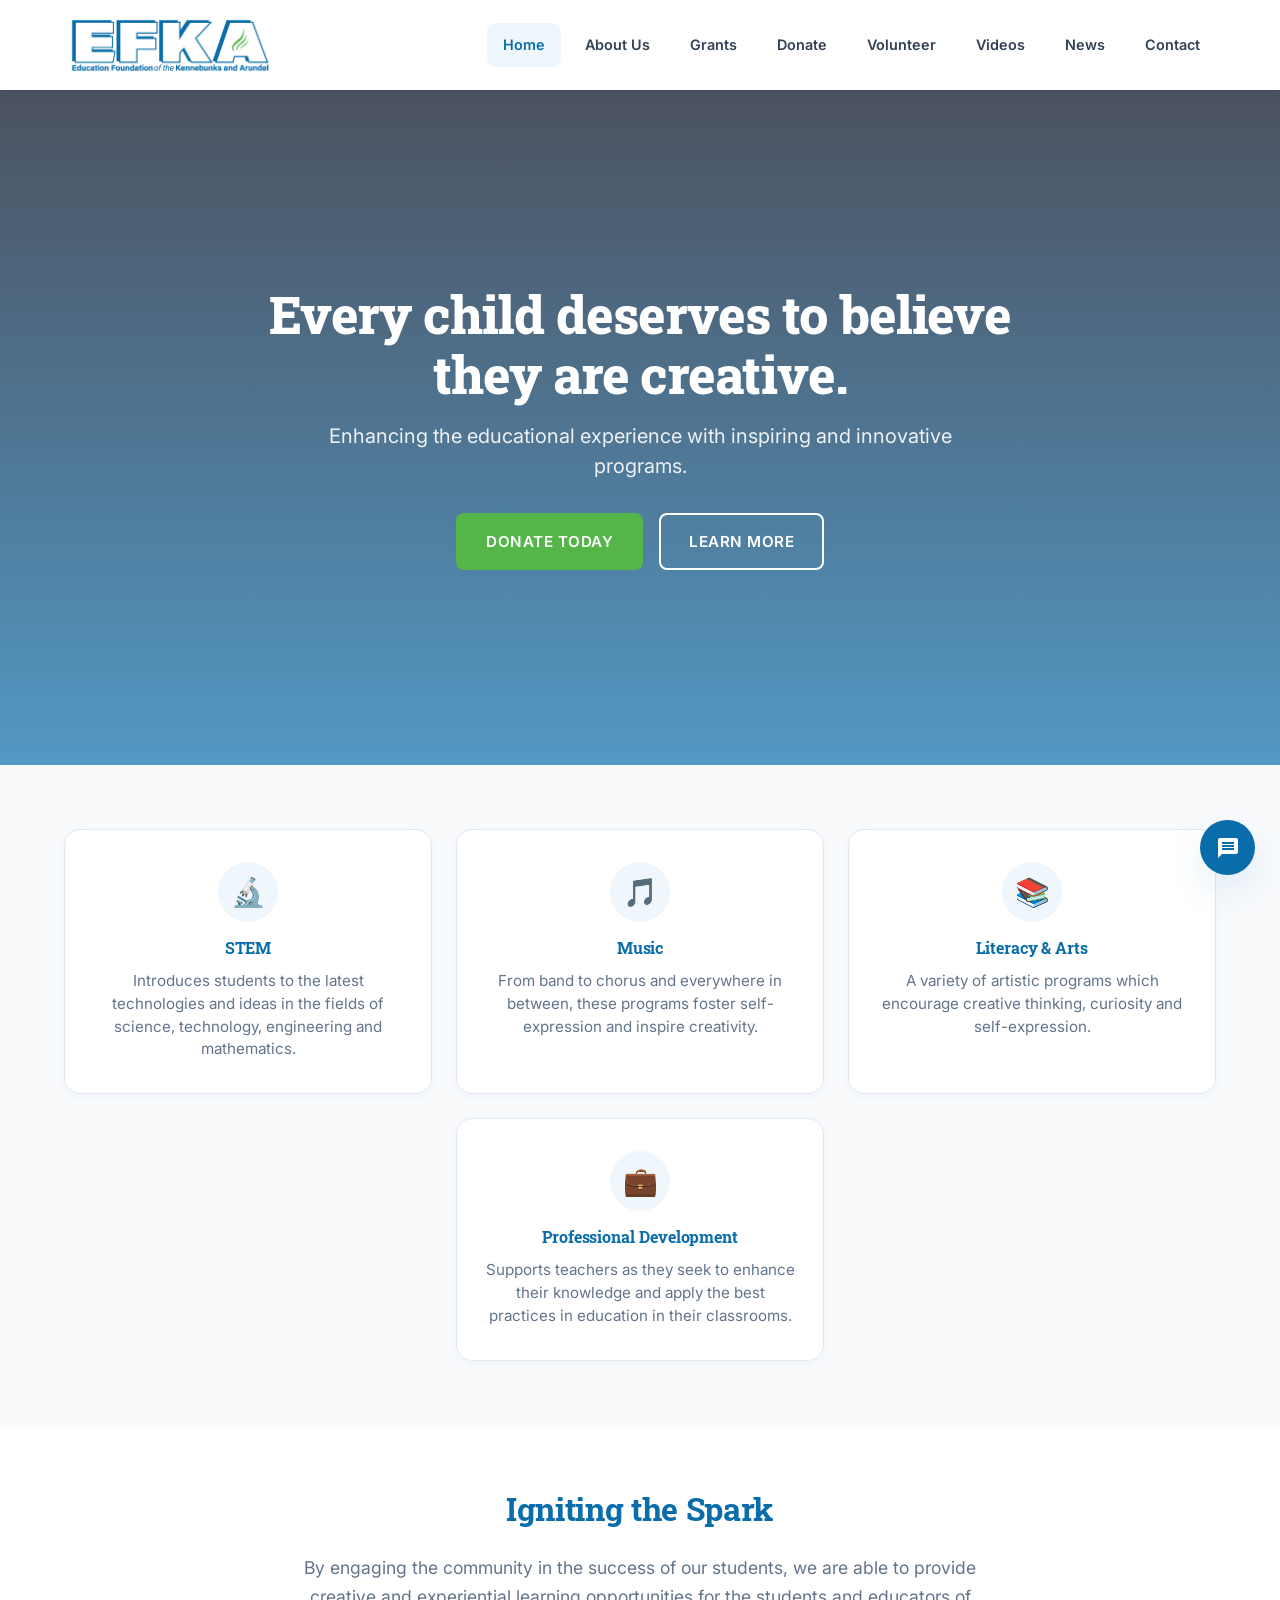
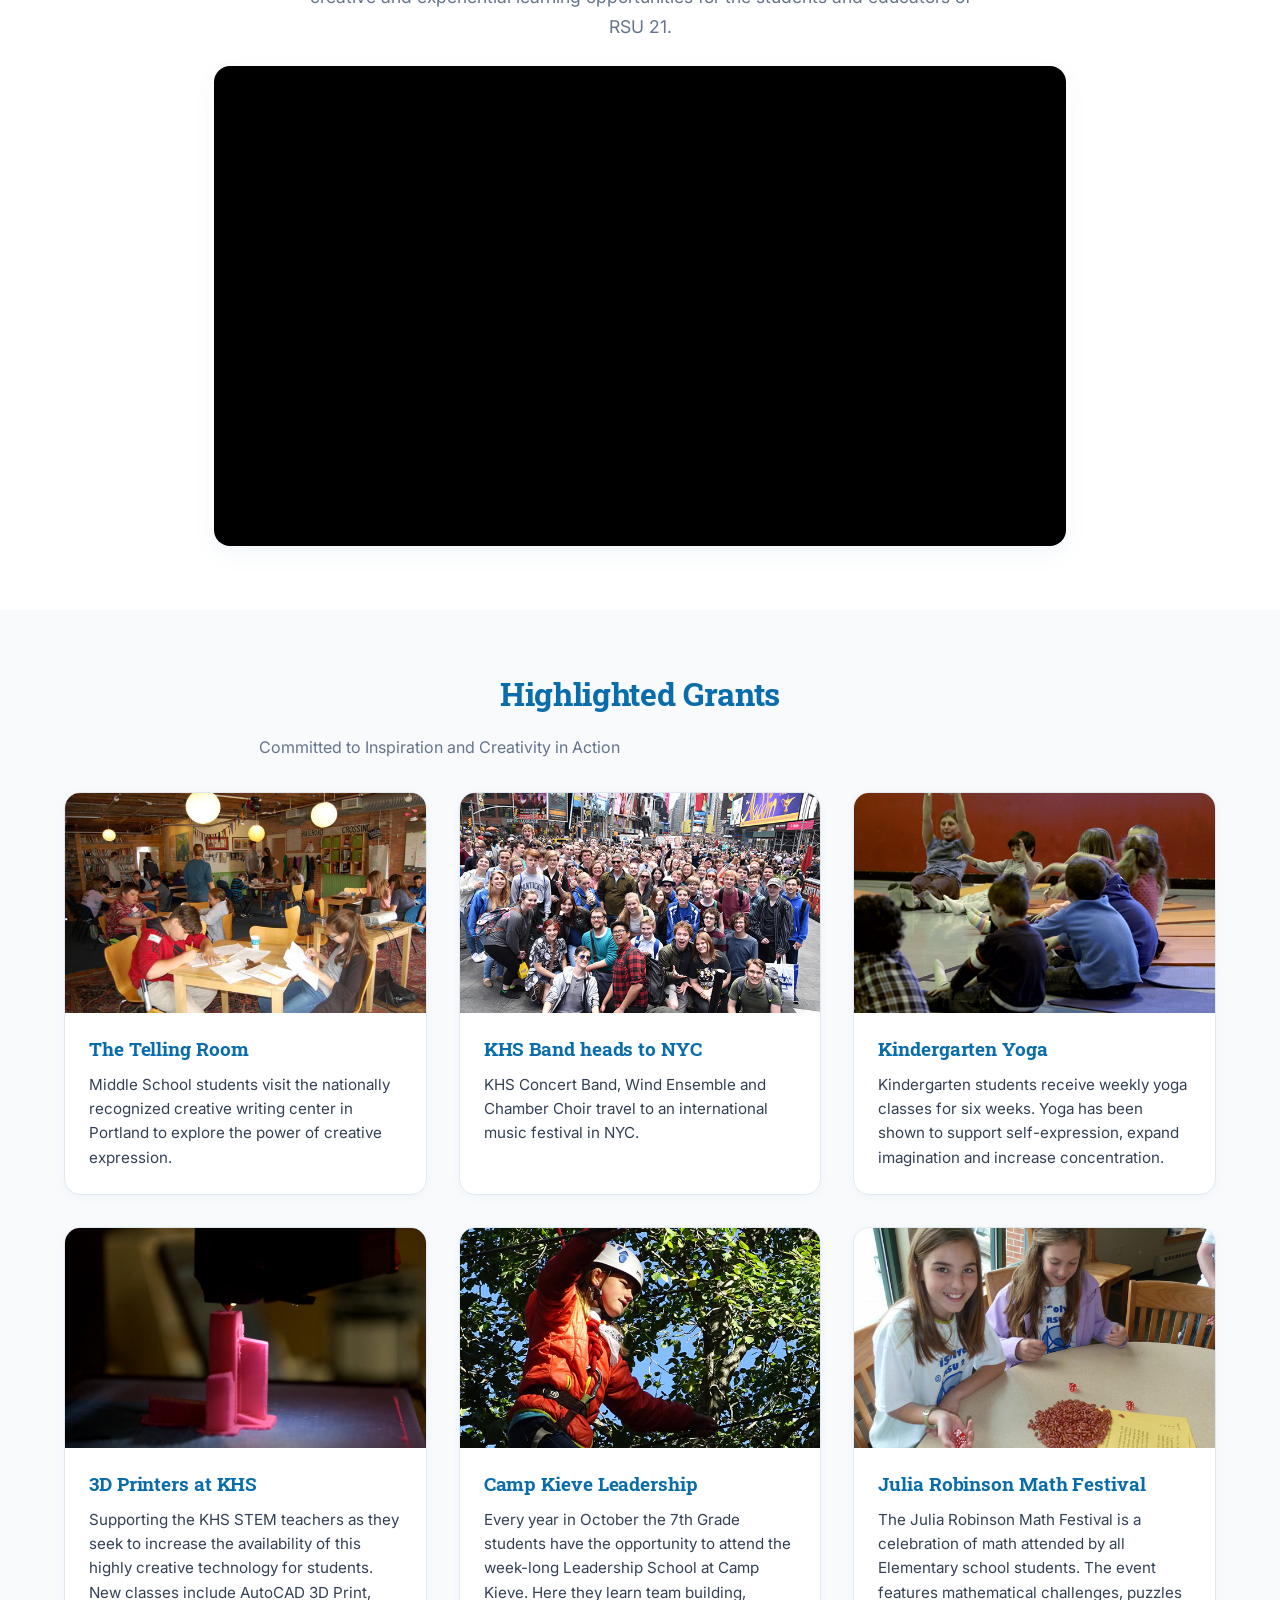
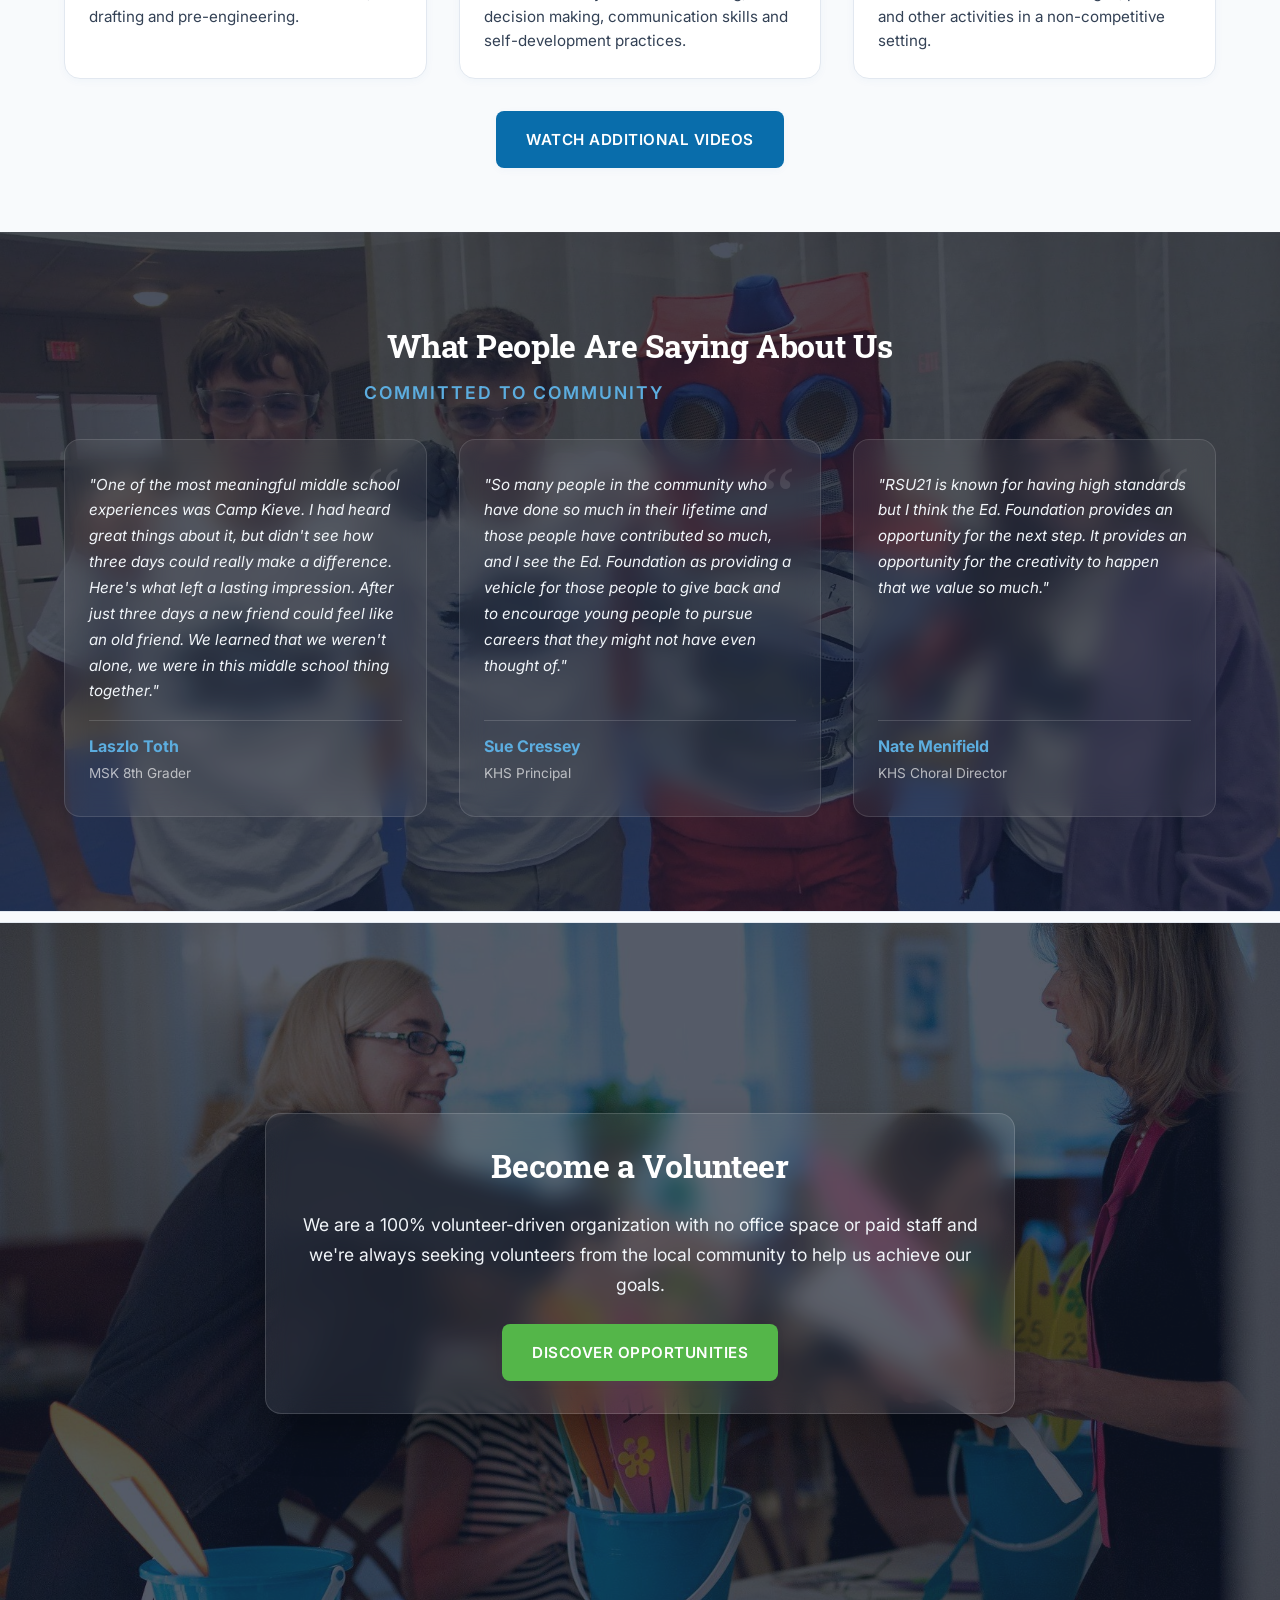
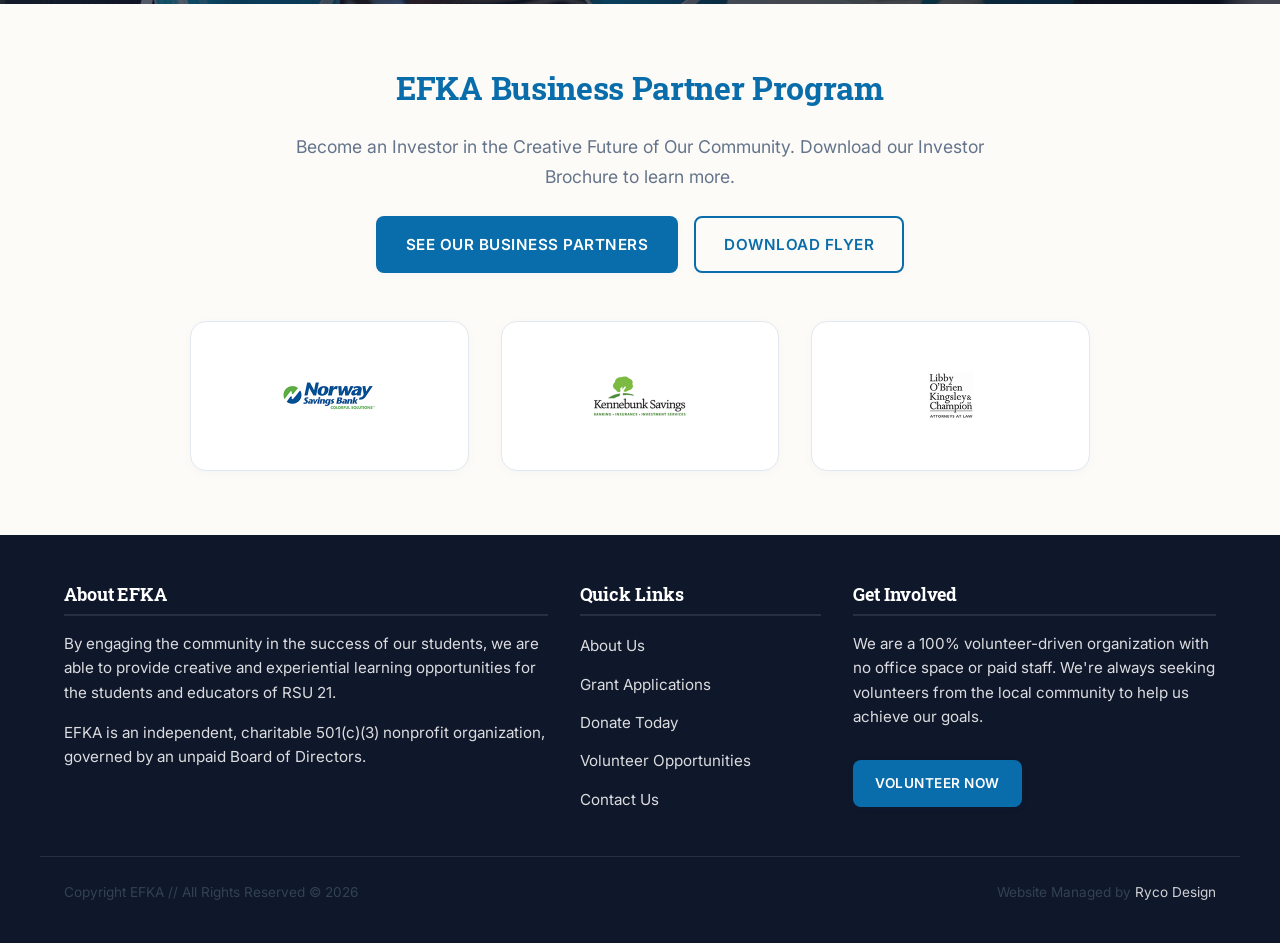
==== commit de90a19c: "feat: update site structure with dynamic header, footer, and standardized main content containers ac" ====
--- a/index.html
+++ b/index.html
@@ -28,7 +28,6 @@
             <ul class="main-menu">
                 <li class="menu-item active"><a href="#hero">Home</a></li>
                 <li class="menu-item"><a href="about-us.html">About Us</a></li>
-                <li class="menu-item"><a href="#programs">Programs</a></li>
                 <li class="menu-item">
                     <a href="#grants">Grants</a>
                     <div class="dropdown-menu">
@@ -53,7 +52,7 @@
                 </li>
                 <li class="menu-item"><a href="videos.html">Videos</a></li>
                 <li class="menu-item"><a href="news.html">News</a></li>
-                <li class="menu-item"><a href="#contact">Contact</a></li>
+                <li class="menu-item"><a href="contact-us.html">Contact</a></li>
             </ul>
         </nav>
     </div>
@@ -96,7 +95,7 @@
                 </article>
                 <article class="pillar-card">
                     <div class="pillar-icon" aria-hidden="true">💼</div>
-                    <h3>Professional Dev</h3>
+                    <h3>Professional Development</h3>
                     <p>Supports teachers as they seek to enhance their knowledge and apply the best practices in education in their classrooms.</p>
                 </article>
             </div>
@@ -129,7 +128,6 @@
                     <div class="grant-item-content">
                         <h3>The Telling Room</h3>
                         <p>Middle School students visit the nationally recognized creative writing center in Portland to explore the power of creative expression.</p>
-                        <a href="videos.html" class="text-link" style="margin-top: 15px; font-weight: 600; font-size: 0.9rem; display: inline-block;">Learn more &rarr;</a>
                     </div>
                 </article>
                 <article class="grant-item">
@@ -139,7 +137,6 @@
                     <div class="grant-item-content">
                         <h3>KHS Band heads to NYC</h3>
                         <p>KHS Concert Band, Wind Ensemble and Chamber Choir travel to an international music festival in NYC.</p>
-                        <a href="videos.html" class="text-link" style="margin-top: 15px; font-weight: 600; font-size: 0.9rem; display: inline-block;">Learn more &rarr;</a>
                     </div>
                 </article>
                 <article class="grant-item">
@@ -149,7 +146,6 @@
                     <div class="grant-item-content">
                         <h3>Kindergarten Yoga</h3>
                         <p>Kindergarten students receive weekly yoga classes for six weeks. Yoga has been shown to support self-expression, expand imagination and increase concentration.</p>
-                        <a href="videos.html" class="text-link" style="margin-top: 15px; font-weight: 600; font-size: 0.9rem; display: inline-block;">Learn more &rarr;</a>
                     </div>
                 </article>
                 <article class="grant-item">
@@ -159,7 +155,6 @@
                     <div class="grant-item-content">
                         <h3>3D Printers at KHS</h3>
                         <p>Supporting the KHS STEM teachers as they seek to increase the availability of this highly creative technology for students. New classes include AutoCAD 3D Print, drafting and pre-engineering.</p>
-                        <a href="videos.html" class="text-link" style="margin-top: 15px; font-weight: 600; font-size: 0.9rem; display: inline-block;">Learn more &rarr;</a>
                     </div>
                 </article>
                 <article class="grant-item">
@@ -169,7 +164,6 @@
                     <div class="grant-item-content">
                         <h3>Camp Kieve Leadership</h3>
                         <p>Every year in October the 7th Grade students have the opportunity to attend the week-long Leadership School at Camp Kieve. Here they learn team building, decision making, communication skills and self-development practices.</p>
-                        <a href="videos.html" class="text-link" style="margin-top: 15px; font-weight: 600; font-size: 0.9rem; display: inline-block;">Learn more &rarr;</a>
                     </div>
                 </article>
                 <article class="grant-item">
@@ -179,7 +173,6 @@
                     <div class="grant-item-content">
                         <h3>Julia Robinson Math Festival</h3>
                         <p>The Julia Robinson Math Festival is a celebration of math attended by all Elementary school students. The event features mathematical challenges, puzzles and other activities in a non-competitive setting.</p>
-                        <a href="videos.html" class="text-link" style="margin-top: 15px; font-weight: 600; font-size: 0.9rem; display: inline-block;">Learn more &rarr;</a>
                     </div>
                 </article>
             </div>
--- a/css/style.css
+++ b/css/style.css
@@ -662,7 +662,7 @@
     position: relative;
     background-image: url('../assets/images/what-people-are-saying.jpg');
     background-size: cover;
-    background-position: center;
+    background-position: top center;
     background-repeat: no-repeat;
     background-attachment: scroll;
     padding: var(--space-8) 0;
@@ -1284,7 +1284,7 @@
     position: relative;
     background-image: url('../assets/images/become-a-volunteer.jpg');
     background-size: cover;
-    background-position: center;
+    background-position: top center;
     background-repeat: no-repeat;
     background-attachment: scroll;
     padding: var(--space-9) 0;
@@ -1559,3 +1559,29 @@
         padding: var(--space-4) var(--space-3);
     }
 }
+
+/* Custom aspect ratio height overrides for background blocks on desktop */
+@media (min-width: 1025px) {
+    .testimonials-section {
+        aspect-ratio: 2048 / 1087;
+        display: flex;
+        align-items: center;
+        justify-content: center;
+        padding: 0;
+    }
+    .testimonials-section .container {
+        width: 100%;
+    }
+    
+    .volunteer-section {
+        aspect-ratio: 1755 / 934;
+        display: flex;
+        align-items: center;
+        justify-content: center;
+        padding: 0;
+    }
+    .volunteer-section .container {
+        width: 100%;
+    }
+}
+
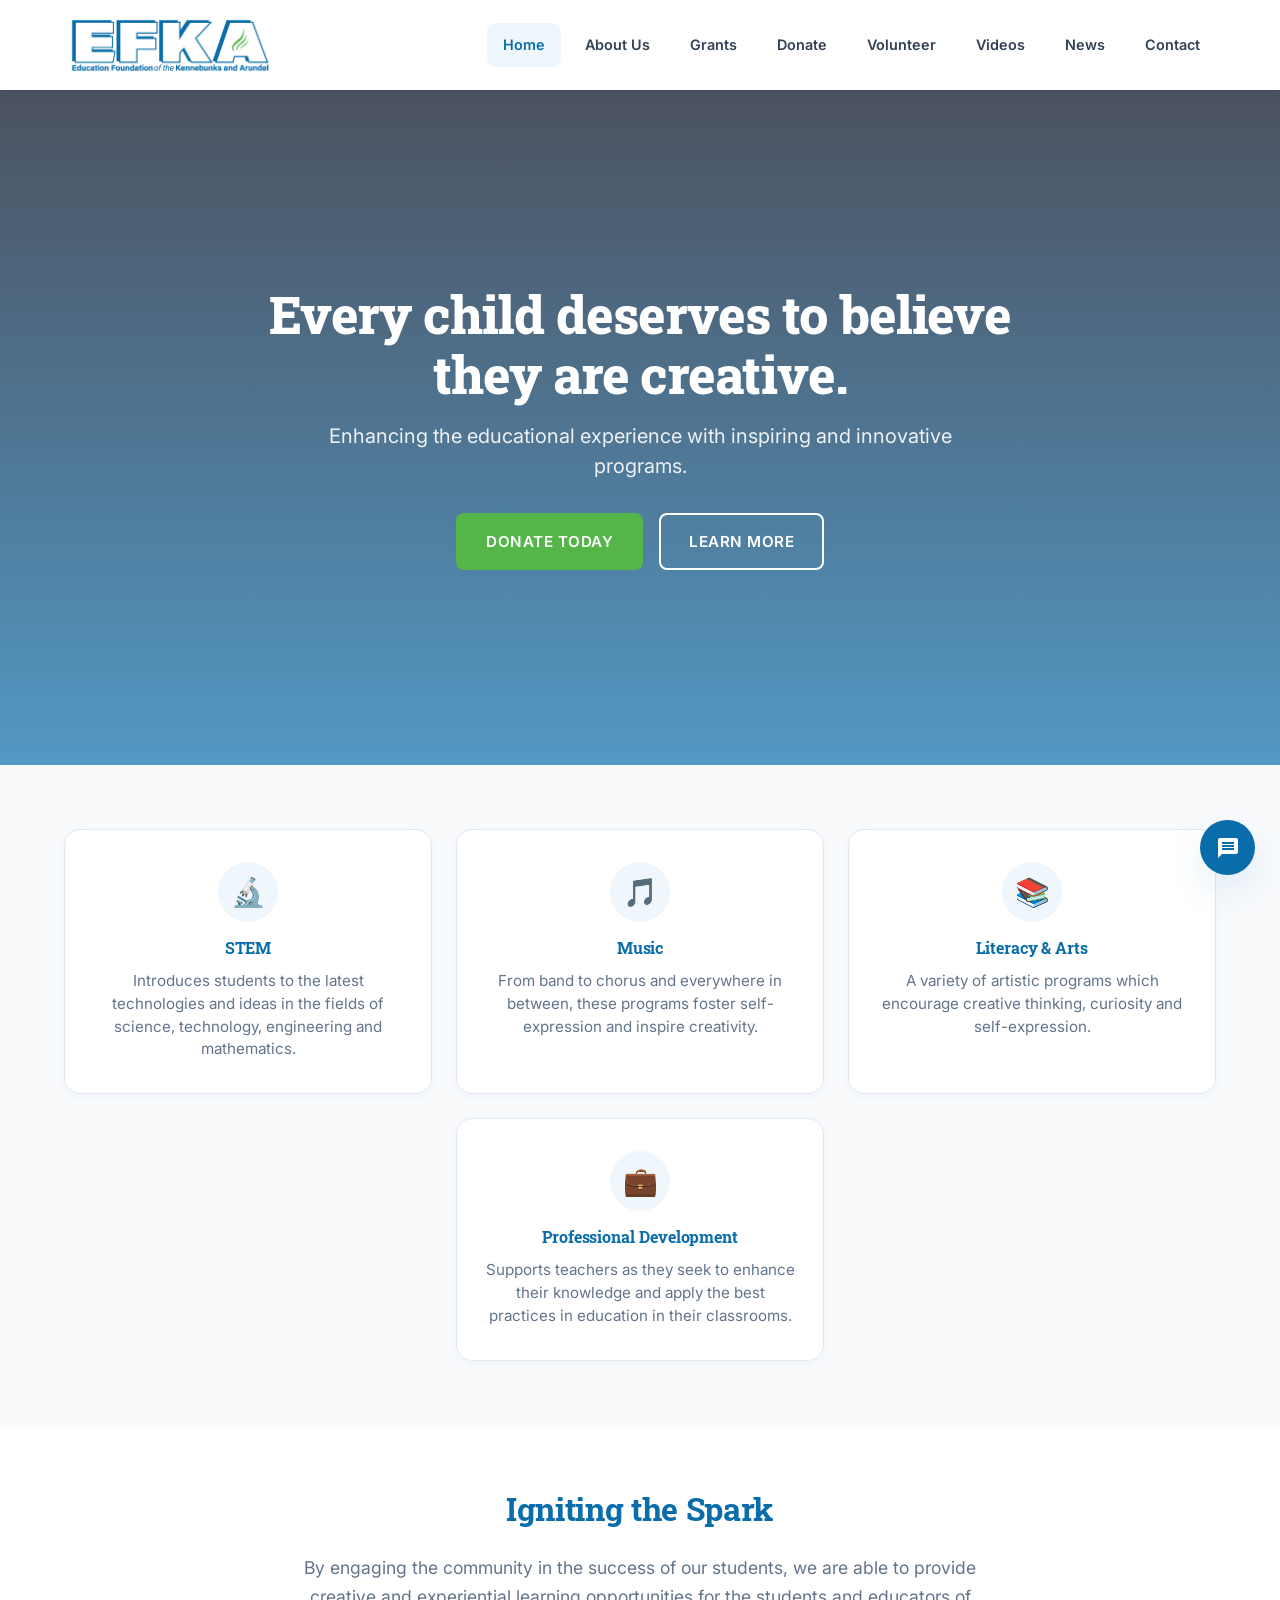
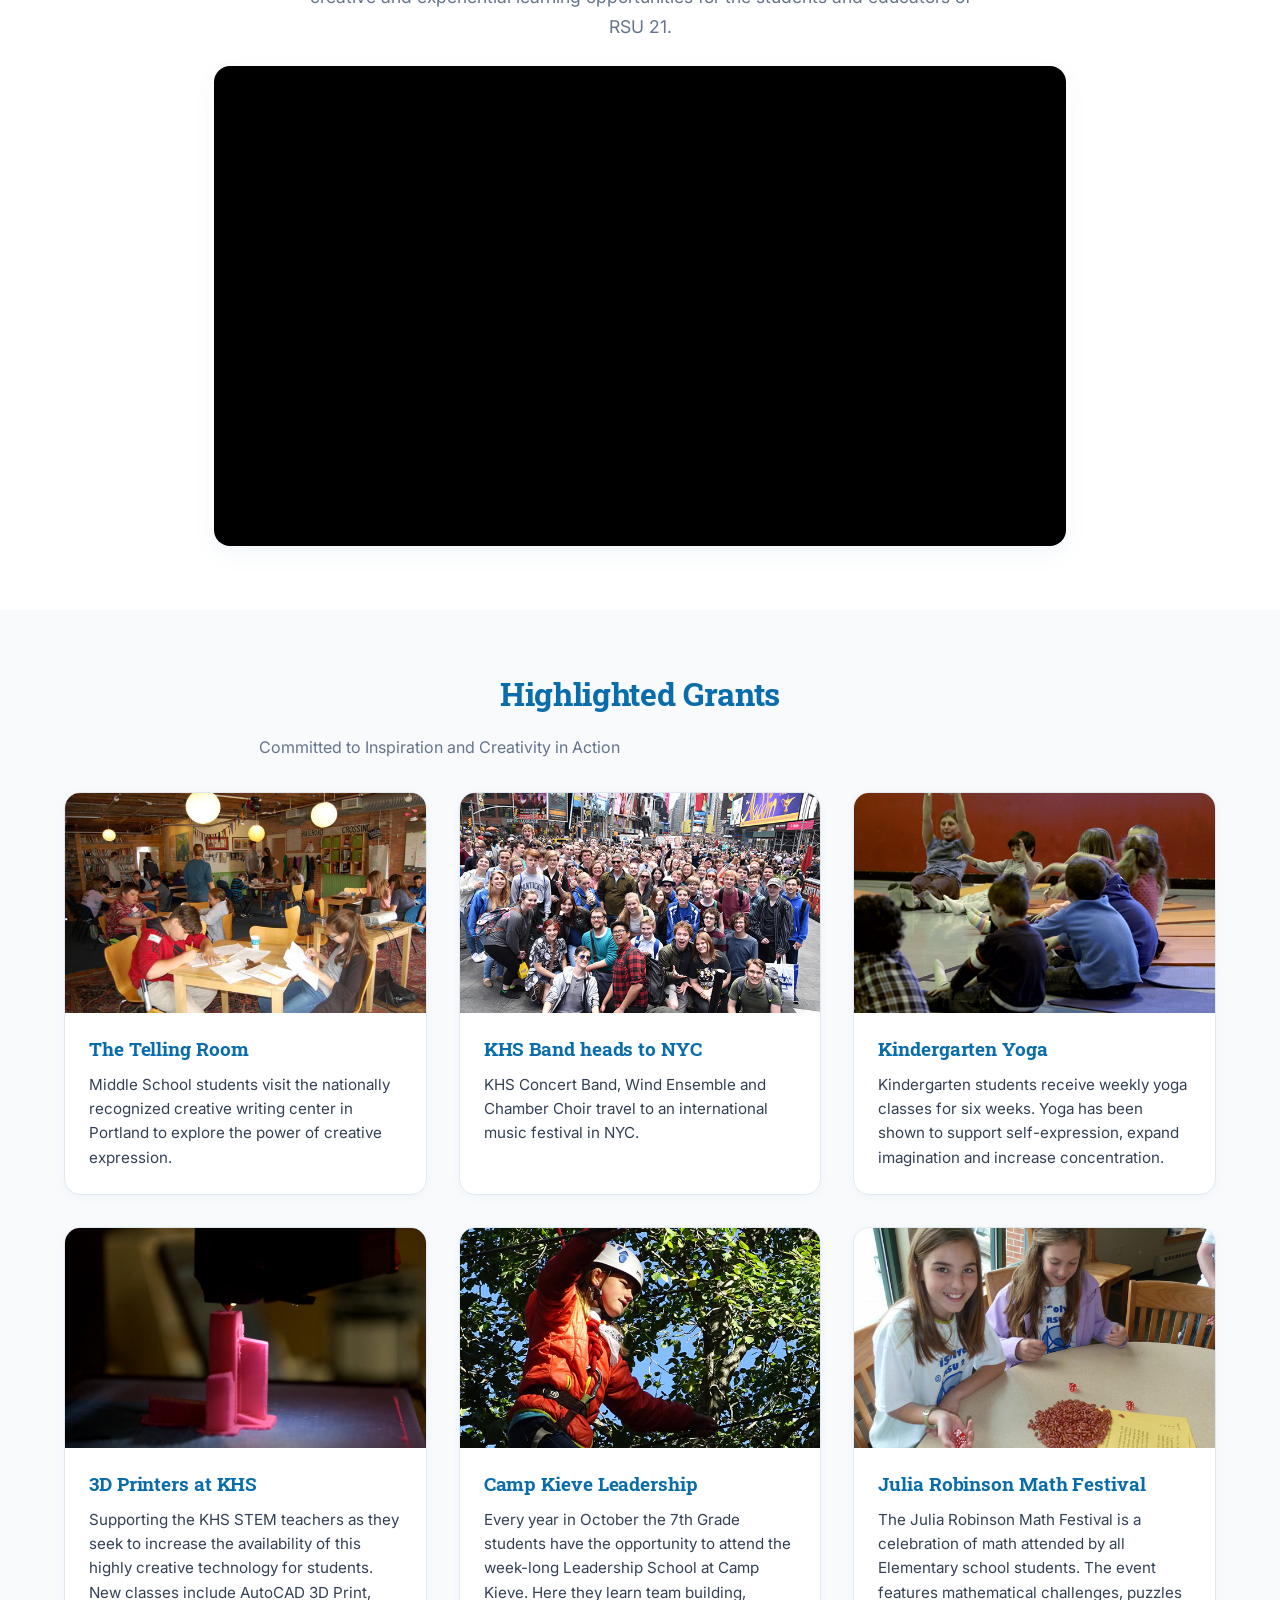
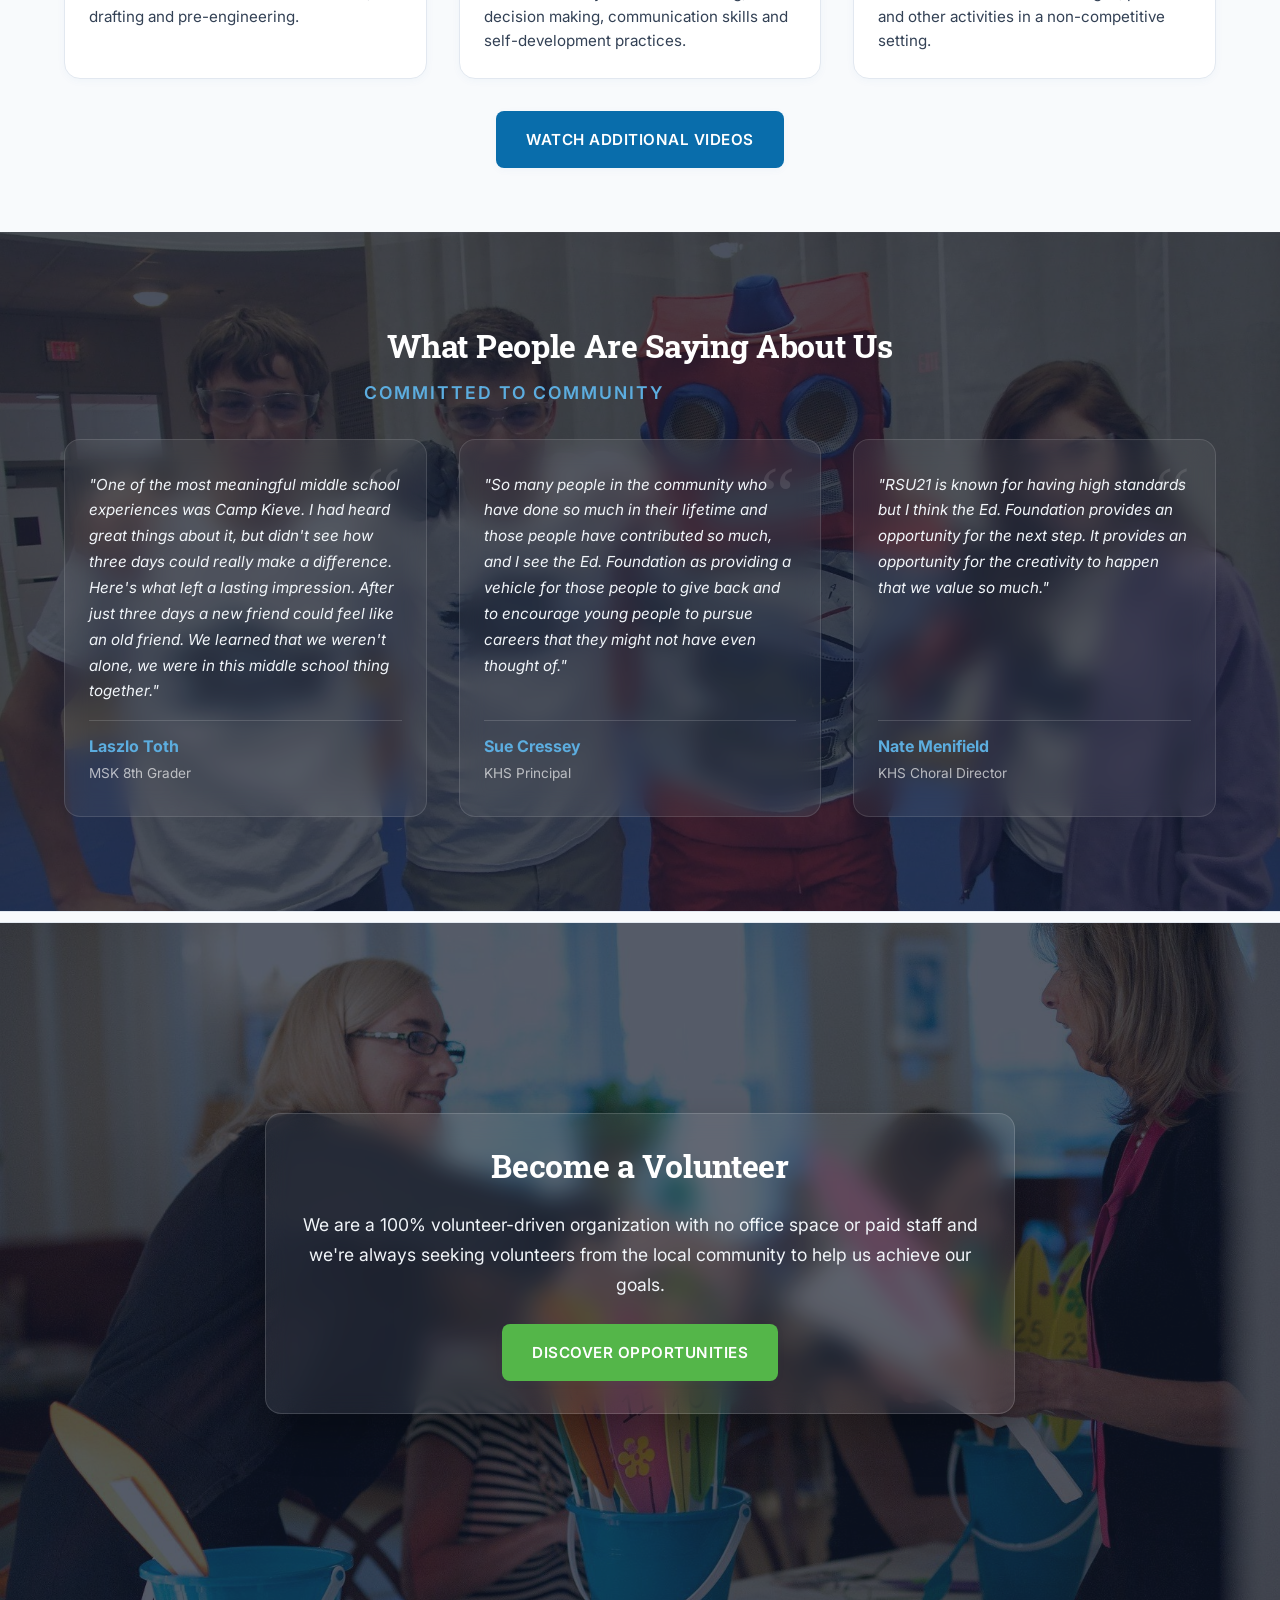
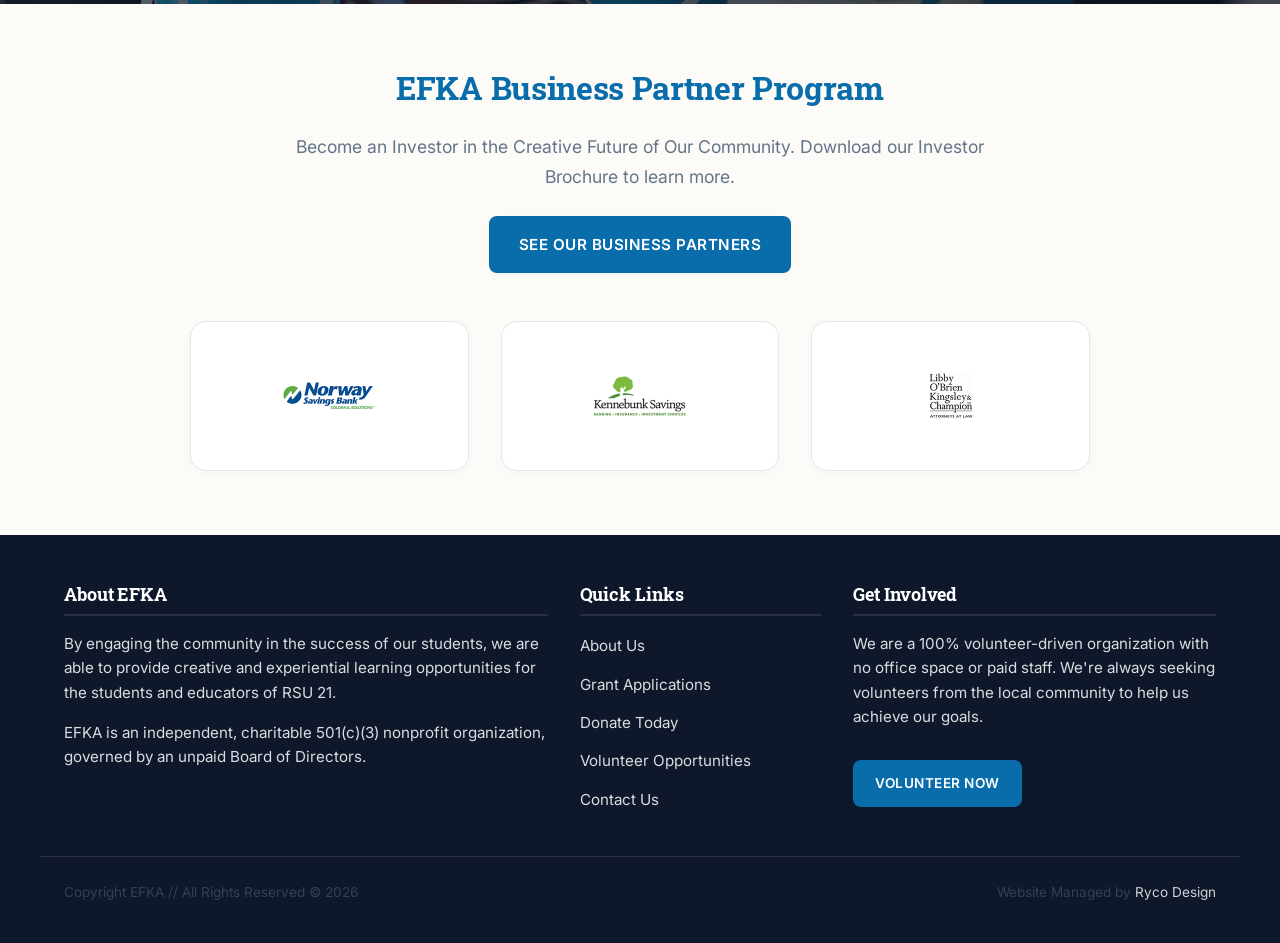
==== commit 902277f7: "Remove flyer from business partner program" ====
--- a/index.html
+++ b/index.html
@@ -118,7 +118,7 @@
         <div class="container">
             <div class="text-center grants-section-header">
                 <h2>Highlighted Grants</h2>
-                <p class="text-muted">Committed to Inspiration and Creativity in Action</p>
+                <p class="text-center text-muted">Committed to Inspiration and Creativity in Action</p>
             </div>
             <div class="grants-grid">
                 <article class="grant-item">
@@ -235,7 +235,6 @@
             </p>
             <div style="display: flex; justify-content: center; gap: var(--space-4); margin-bottom: var(--space-7); flex-wrap: wrap;">
                 <a href="business-partner-program.html" class="btn btn-primary">See Our Business Partners</a>
-                <a href="assets/pdf/efka_business_partner_flyer-1.pdf" target="_blank" class="btn btn-outline-primary">Download Flyer</a>
             </div>
             
             <div class="partners-logos-container">
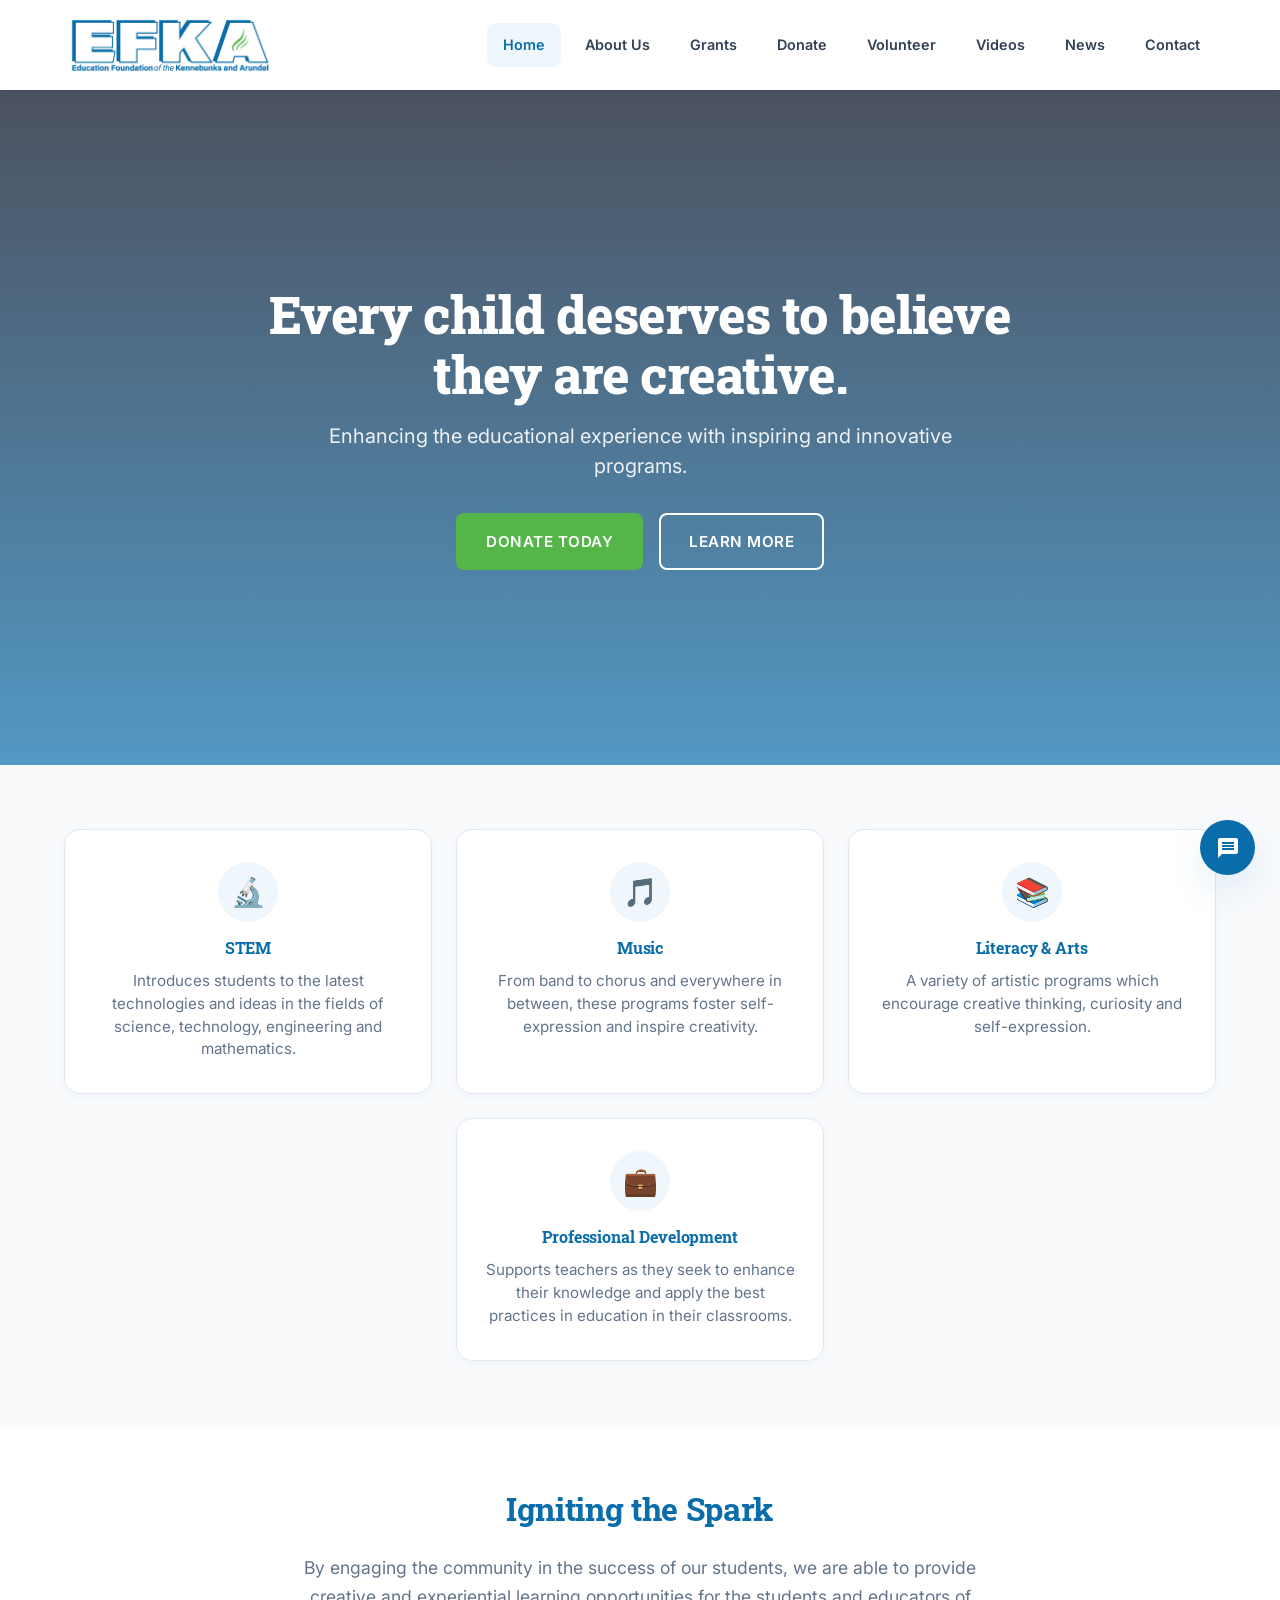
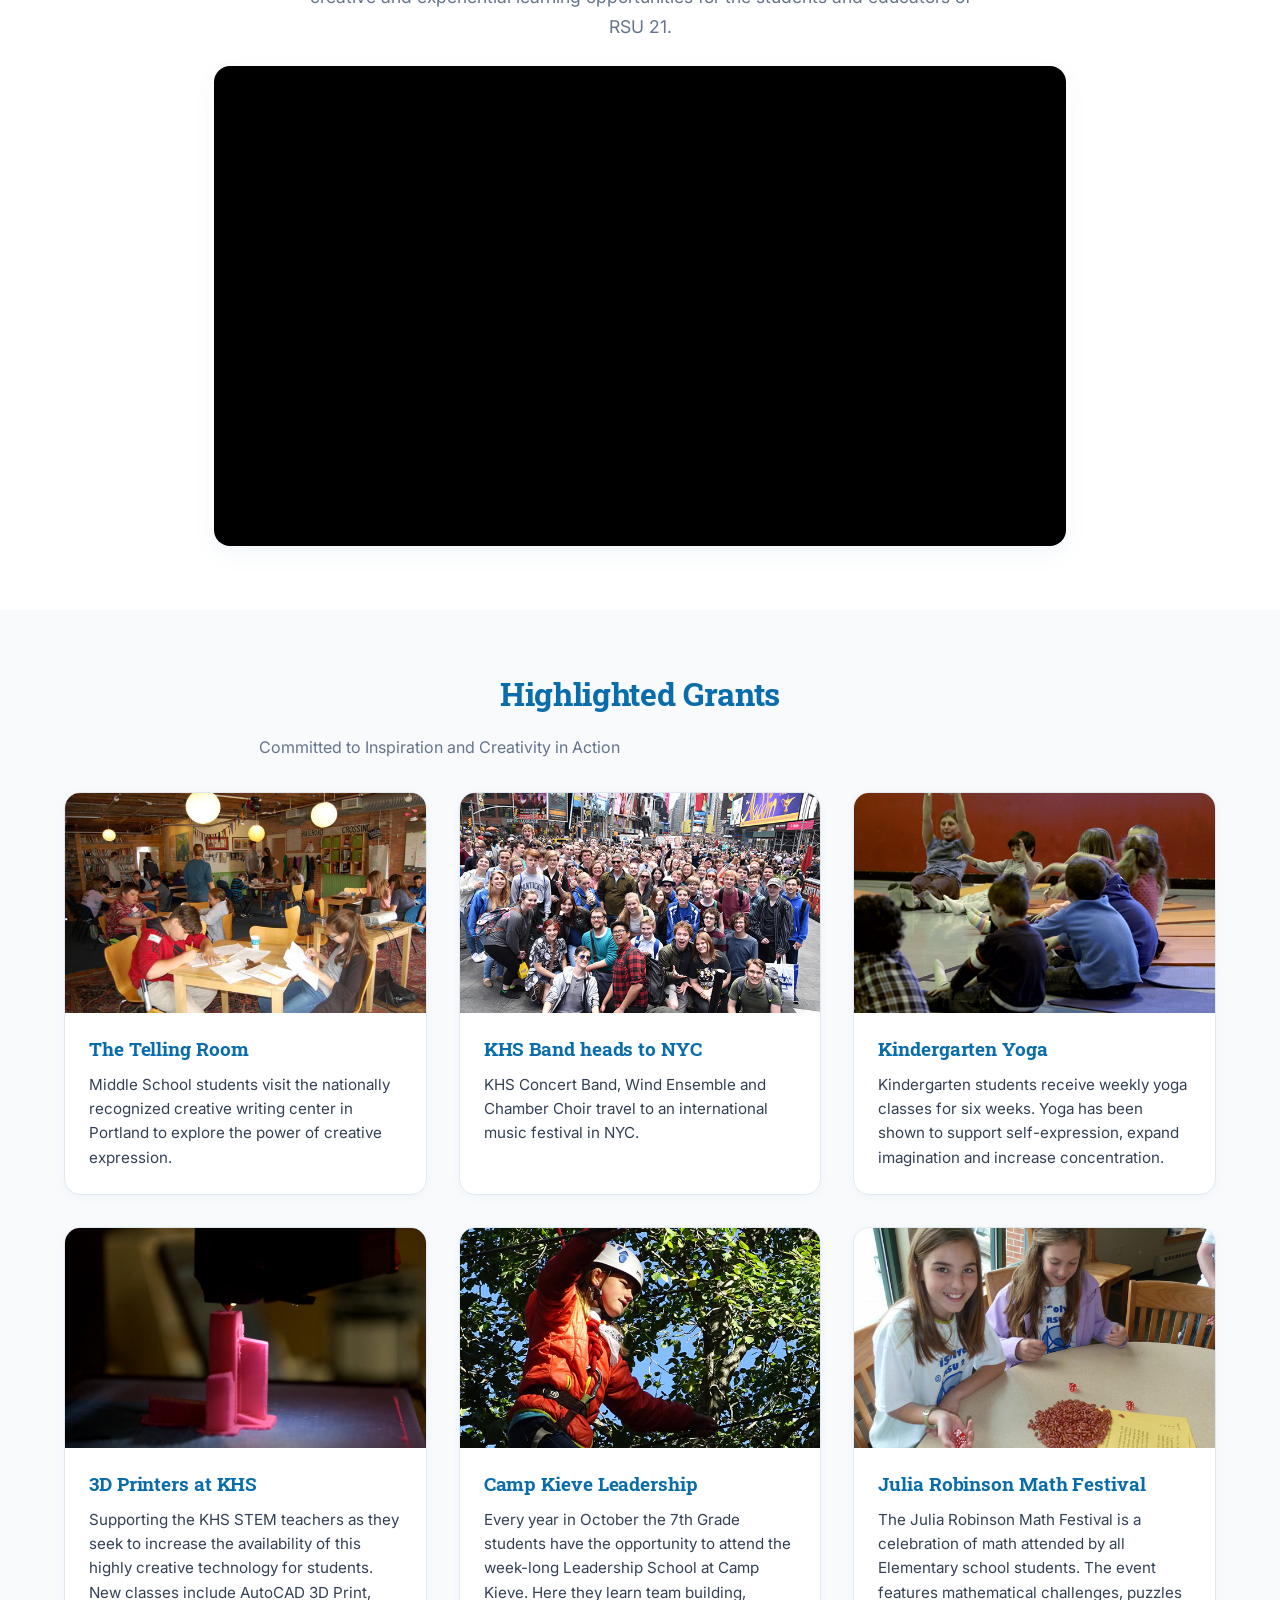
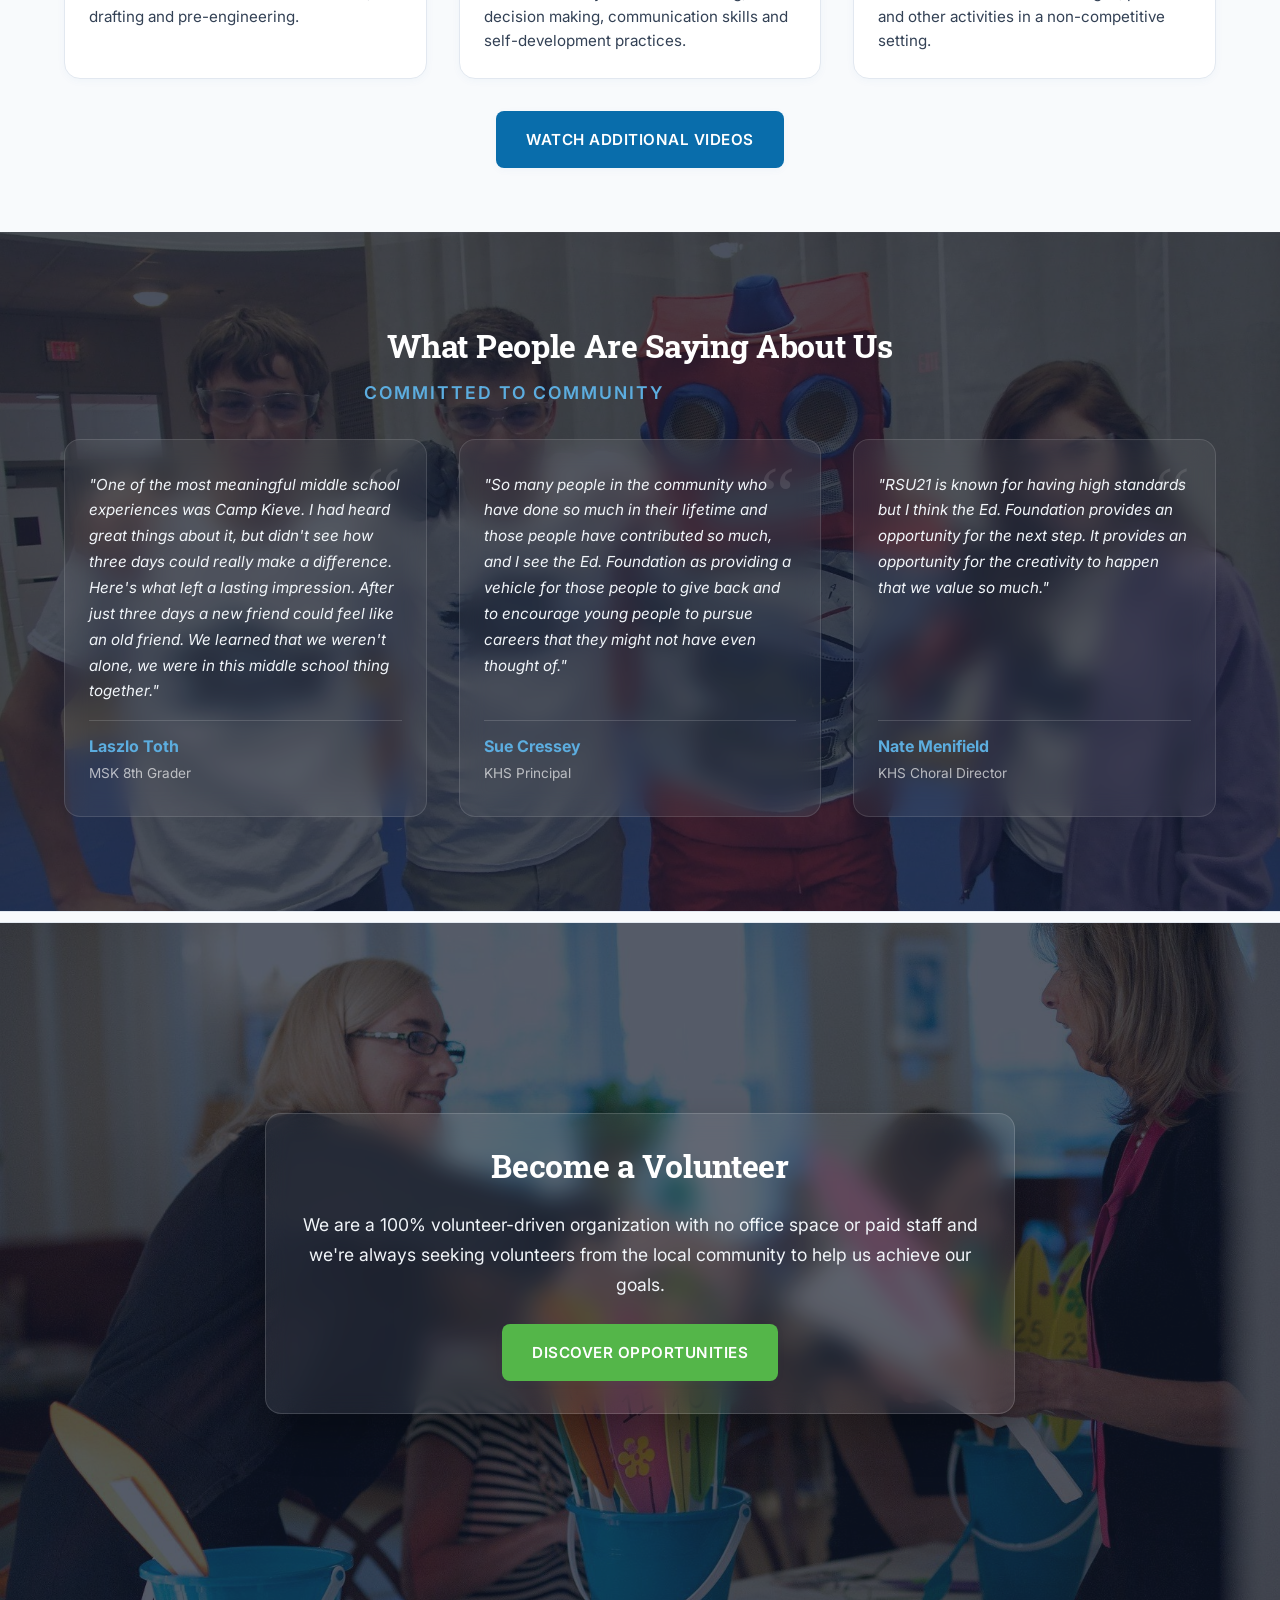
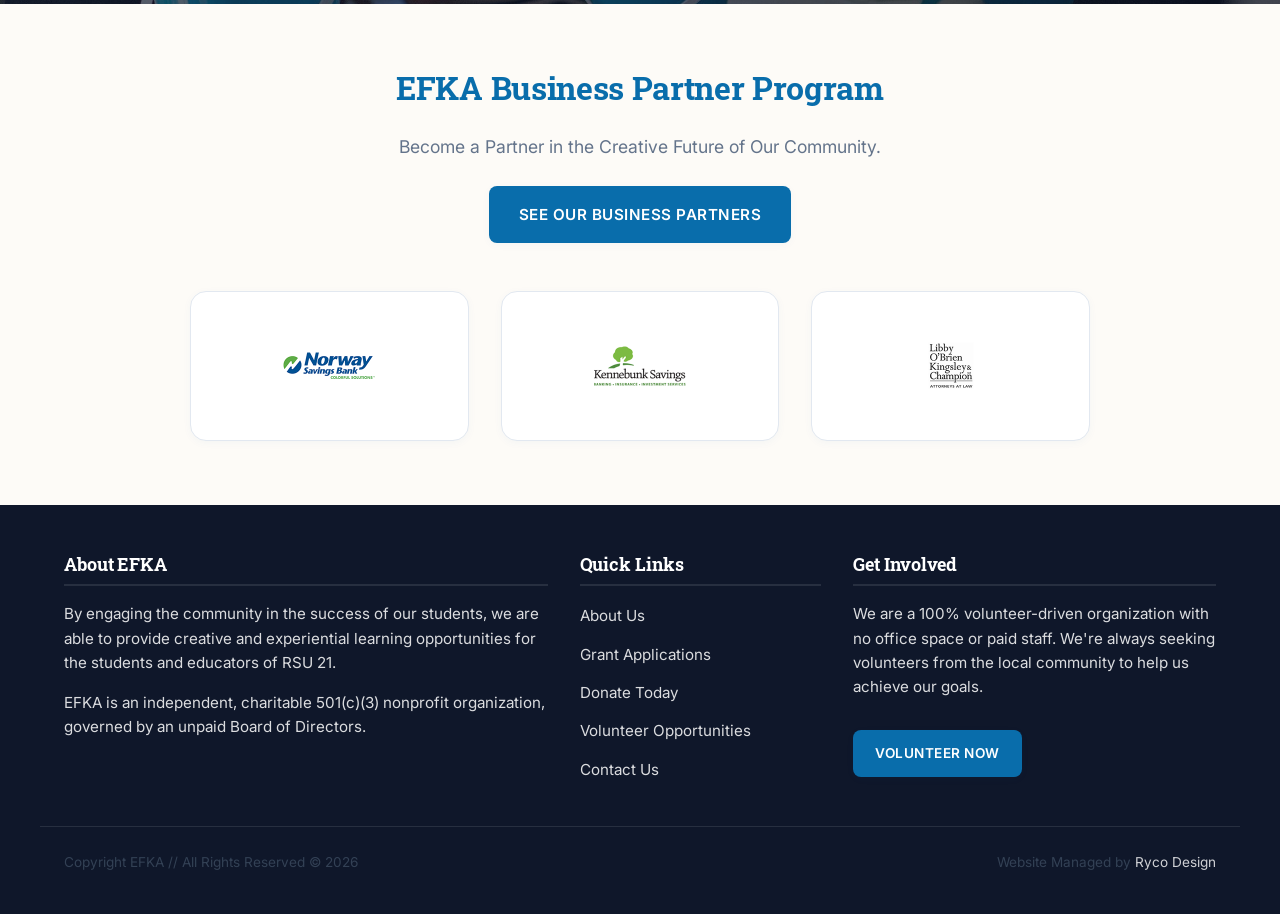
==== commit a7ec6fb8: "Removing investor" ====
--- a/index.html
+++ b/index.html
@@ -231,7 +231,7 @@
         <div class="container text-center">
             <h2 style="border: none; margin-bottom: var(--space-4); color: var(--color-primary);">EFKA Business Partner Program</h2>
             <p style="font-size: 1.1rem; max-width: 700px; margin: 0 auto var(--space-5) auto; color: var(--color-muted); line-height: 1.7;">
-                Become an Investor in the Creative Future of Our Community. Download our Investor Brochure to learn more.
+                Become a Partner in the Creative Future of Our Community.
             </p>
             <div style="display: flex; justify-content: center; gap: var(--space-4); margin-bottom: var(--space-7); flex-wrap: wrap;">
                 <a href="business-partner-program.html" class="btn btn-primary">See Our Business Partners</a>
